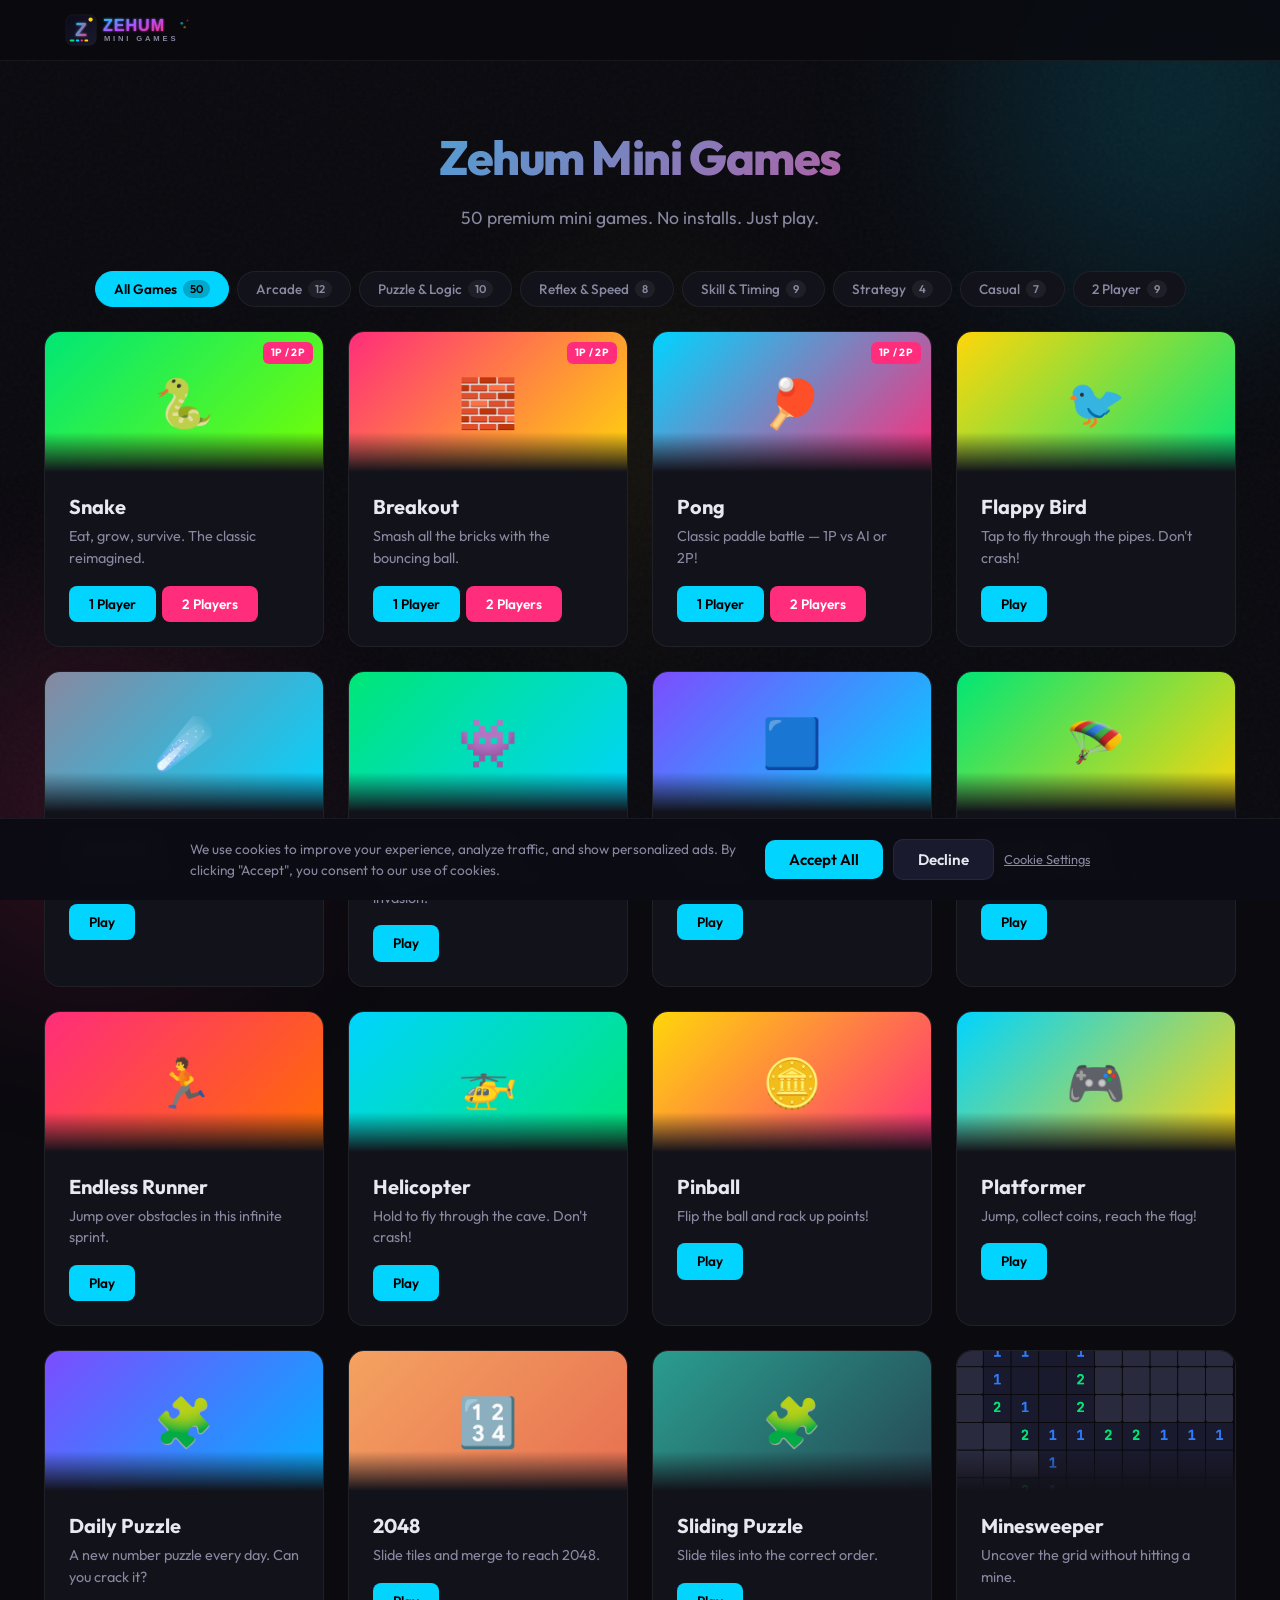
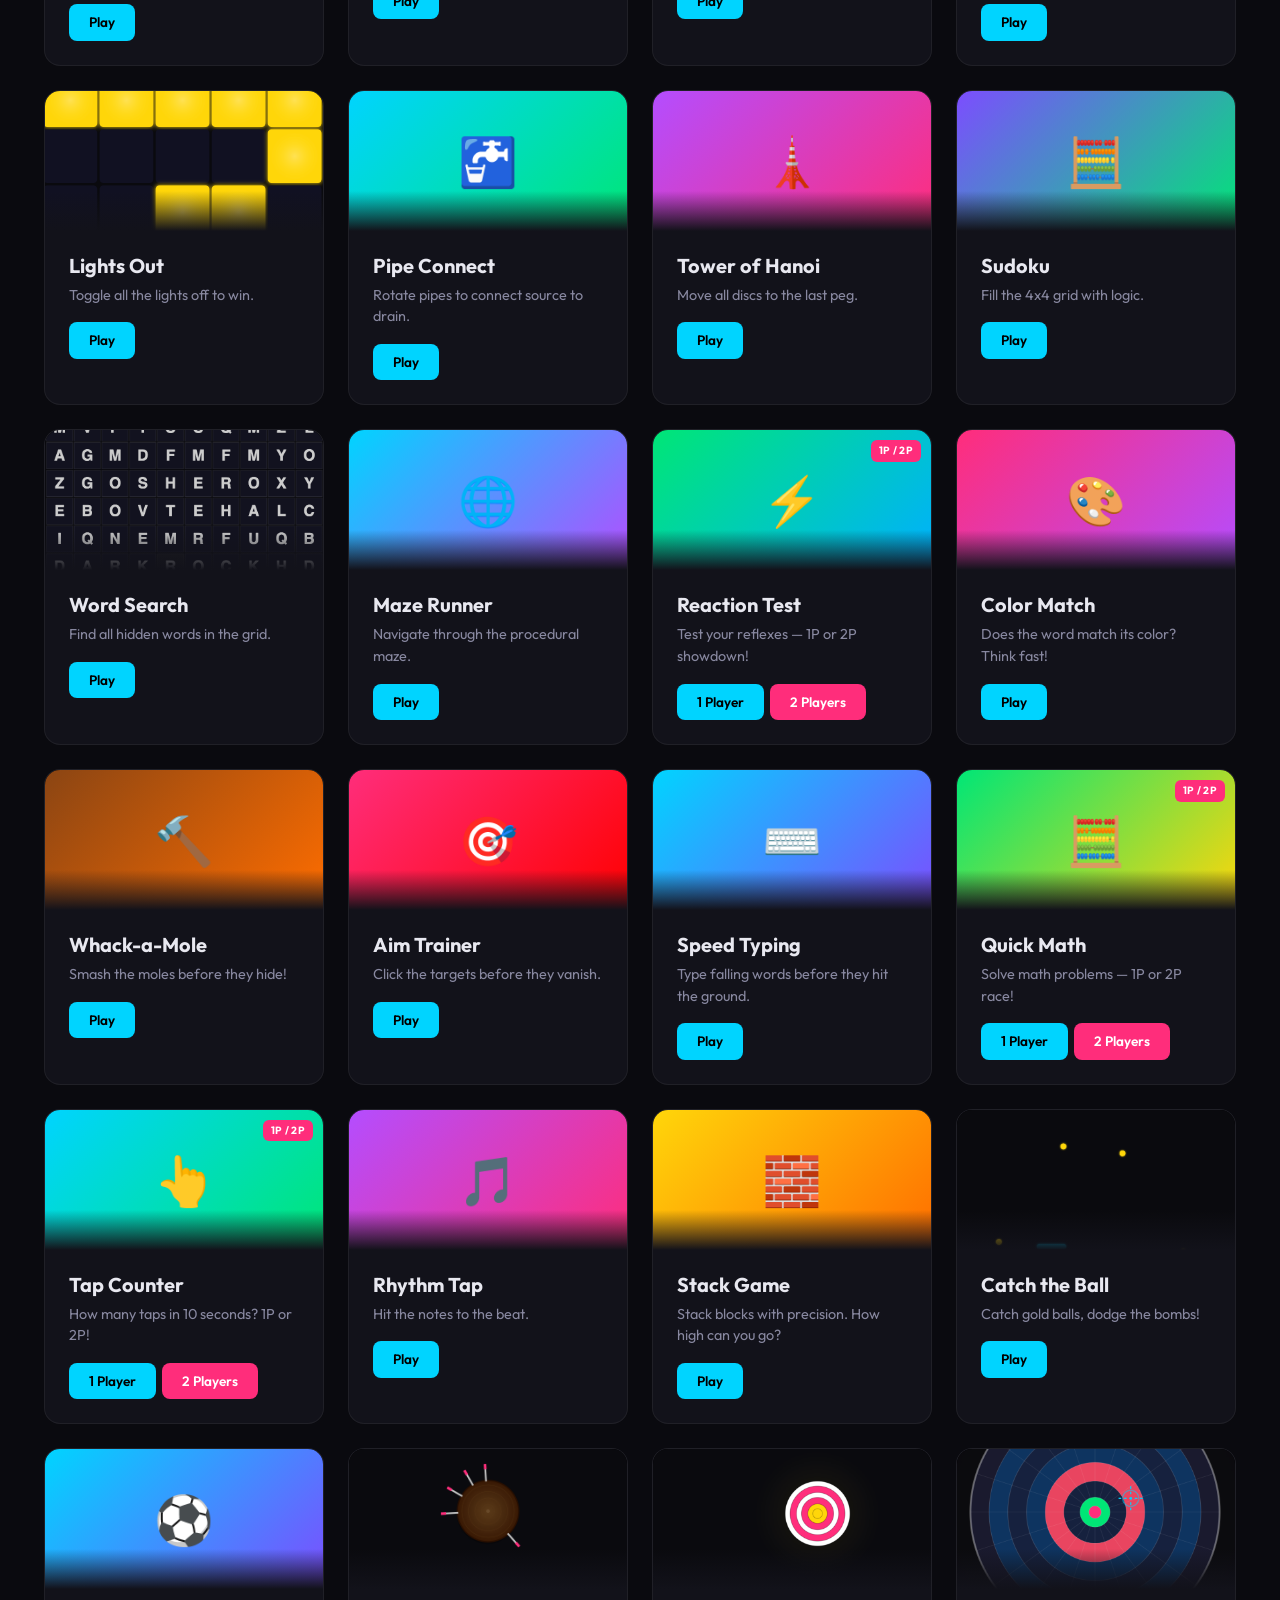
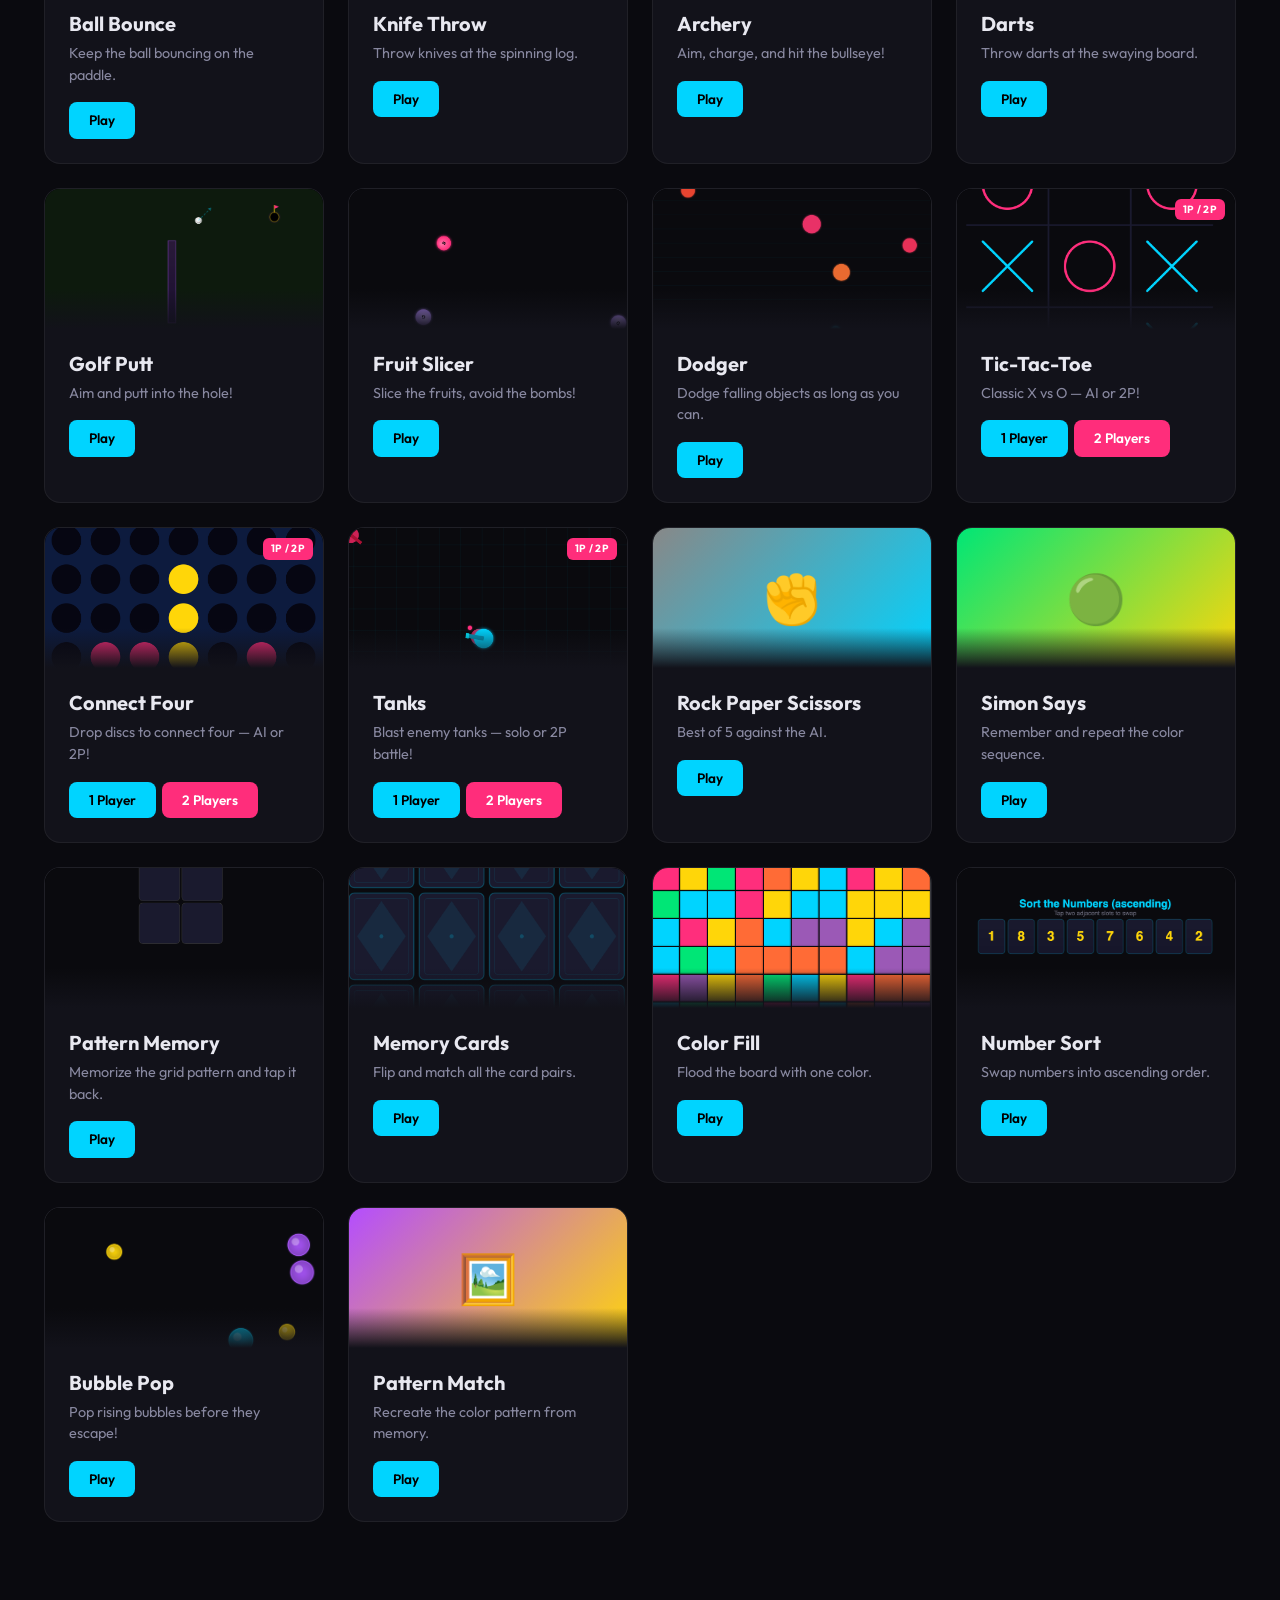
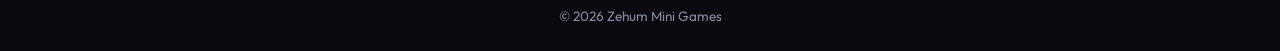
==== mini-games-hub/index.html @ 6be67cf3 "ui changes" ====
<!DOCTYPE html>
<html lang="en">
<head>
    <meta charset="UTF-8">
    <meta name="viewport" content="width=device-width, initial-scale=1.0">
    <title>Zehum Mini Games</title>
    <link rel="icon" type="image/svg+xml" href="assets/favicon.svg">
    <link rel="preconnect" href="https://fonts.googleapis.com">
    <link rel="preconnect" href="https://fonts.gstatic.com" crossorigin>
    <link href="https://fonts.googleapis.com/css2?family=Outfit:wght@400;600;800&family=JetBrains+Mono:wght@400;700&display=swap" rel="stylesheet">
    <link rel="stylesheet" href="css/style.css">
    <script async src="https://pagead2.googlesyndication.com/pagead/js/adsbygoogle.js?client=ca-pub-3366385543056829" crossorigin="anonymous"></script>
</head>
<body>
    <header class="header">
        <div class="header-inner">
            <a href="index.html" class="logo"><img src="assets/logo.svg" alt="Zehum Mini Games" class="logo-img"></a>
        </div>
    </header>

    <main>
        <section class="hero">
            <h1 class="hero-title">Zehum Mini Games</h1>
            <p class="hero-tagline">50 premium mini games. No installs. Just play.</p>
        </section>

        <nav class="category-nav" id="categoryNav">
            <!-- Rendered by main.js -->
        </nav>

        <div class="home-layout">
            <aside class="ad-rail ad-rail-left">
                <div class="ad-slot ad-slot-vertical">
                    <span class="ad-label">Advertisement</span>
                    <ins class="adsbygoogle"
                         style="display:inline-block;width:160px;height:600px"
                         data-ad-client="ca-pub-3366385543056829"
                         data-ad-slot="7250058413"></ins>
                    <script>(adsbygoogle = window.adsbygoogle || []).push({});</script>
                </div>
            </aside>

            <section class="game-grid" id="gameGrid">
                <!-- Cards rendered by main.js -->
            </section>

            <aside class="ad-rail ad-rail-right">
                <div class="ad-slot ad-slot-vertical">
                    <span class="ad-label">Advertisement</span>
                    <ins class="adsbygoogle"
                         style="display:inline-block;width:160px;height:600px"
                         data-ad-client="ca-pub-3366385543056829"
                         data-ad-slot="7250058413"></ins>
                    <script>(adsbygoogle = window.adsbygoogle || []).push({});</script>
                </div>
            </aside>
        </div>
    </main>

    <footer class="footer">
        <p>&copy; 2026 Zehum Mini Games</p>
    </footer>

    <div class="bg-orb bg-orb-1"></div>
    <div class="bg-orb bg-orb-2"></div>
    <div class="bg-orb bg-orb-3"></div>

    <!-- Cookie Consent Banner -->
    <div class="cookie-banner" id="cookieBanner" style="display:none;">
        <div class="cookie-inner">
            <p class="cookie-text">We use cookies to improve your experience, analyze traffic, and show personalized ads. By clicking "Accept", you consent to our use of cookies.</p>
            <div class="cookie-actions">
                <button class="btn btn-primary" id="cookieAccept">Accept All</button>
                <button class="btn btn-secondary" id="cookieDecline">Decline</button>
                <a href="#" class="cookie-link" id="cookieSettings">Cookie Settings</a>
            </div>
        </div>
    </div>

    <!-- Cookie Settings Modal -->
    <div class="cookie-modal" id="cookieModal" style="display:none;">
        <div class="cookie-modal-card">
            <h3>Cookie Settings</h3>
            <div class="cookie-option">
                <label><input type="checkbox" checked disabled> <strong>Essential</strong></label>
                <p>Required for the site to function. Cannot be disabled.</p>
            </div>
            <div class="cookie-option">
                <label><input type="checkbox" id="cookieAnalytics" checked> <strong>Analytics</strong></label>
                <p>Help us understand how visitors use our site (Google Analytics).</p>
            </div>
            <div class="cookie-option">
                <label><input type="checkbox" id="cookieAds" checked> <strong>Advertising</strong></label>
                <p>Used to show relevant ads (Google AdSense).</p>
            </div>
            <div class="cookie-option">
                <label><input type="checkbox" id="cookieFeedback" checked> <strong>Feedback</strong></label>
                <p>Helps us collect user feedback to improve the site (Hotjar).</p>
            </div>
            <div class="cookie-actions">
                <button class="btn btn-primary" id="cookieSaveSettings">Save Settings</button>
                <button class="btn btn-secondary" id="cookieModalClose">Cancel</button>
            </div>
        </div>
    </div>

    <script src="js/cookies.js"></script>
    <script src="js/adblock-detect.js"></script>
    <script type="module" src="js/main.js"></script>
</body>
</html>
---- mini-games-hub/css/style.css ----
/* ===== CSS Variables & Reset ===== */
:root {
    --bg-primary: #0a0a0f;
    --bg-secondary: #12121a;
    --bg-tertiary: #1a1a2e;
    --text-primary: #e8e8f0;
    --text-secondary: #8888a0;
    --accent-cyan: #00d4ff;
    --accent-magenta: #ff2d7b;
    --accent-yellow: #ffd60a;
    --accent-green: #00e676;
    --border-subtle: rgba(255, 255, 255, 0.06);
    --glow-cyan: 0 0 20px rgba(0, 212, 255, 0.3);
    --glow-magenta: 0 0 20px rgba(255, 45, 123, 0.3);
}

*, *::before, *::after {
    margin: 0;
    padding: 0;
    box-sizing: border-box;
}

html {
    font-size: 16px;
    -webkit-text-size-adjust: 100%;
}

body {
    font-family: 'Outfit', sans-serif;
    background: var(--bg-primary);
    color: var(--text-primary);
    min-height: 100vh;
    overflow-x: hidden;
    line-height: 1.5;
    position: relative;
}

/* ===== Background Effects ===== */
body::before {
    content: '';
    position: fixed;
    inset: 0;
    background: url("data:image/svg+xml,%3Csvg viewBox='0 0 256 256' xmlns='http://www.w3.org/2000/svg'%3E%3Cfilter id='noise'%3E%3CfeTurbulence type='fractalNoise' baseFrequency='0.9' numOctaves='4' stitchTiles='stitch'/%3E%3C/filter%3E%3Crect width='100%25' height='100%25' filter='url(%23noise)' opacity='0.03'/%3E%3C/svg%3E");
    pointer-events: none;
    z-index: 0;
}

.bg-orb {
    position: fixed;
    border-radius: 50%;
    filter: blur(100px);
    opacity: 0.15;
    pointer-events: none;
    z-index: 0;
    animation: orbFloat 20s ease-in-out infinite alternate;
}

.bg-orb-1 {
    width: 400px;
    height: 400px;
    background: var(--accent-cyan);
    top: -100px;
    right: -100px;
}

.bg-orb-2 {
    width: 350px;
    height: 350px;
    background: var(--accent-magenta);
    bottom: -80px;
    left: -80px;
    animation-delay: -7s;
}

.bg-orb-3 {
    width: 300px;
    height: 300px;
    background: var(--accent-yellow);
    top: 50%;
    left: 50%;
    transform: translate(-50%, -50%);
    opacity: 0.06;
    animation-delay: -13s;
}

@keyframes orbFloat {
    0% { transform: translate(0, 0); }
    100% { transform: translate(30px, -30px); }
}

/* ===== Header ===== */
.header {
    position: sticky;
    top: 0;
    z-index: 100;
    background: rgba(10, 10, 15, 0.85);
    backdrop-filter: blur(12px);
    border-bottom: 1px solid var(--border-subtle);
}

.header-inner {
    max-width: 1200px;
    margin: 0 auto;
    padding: 0 24px;
    height: 60px;
    display: flex;
    align-items: center;
    justify-content: space-between;
}

.logo {
    font-family: 'Outfit', sans-serif;
    font-weight: 800;
    font-size: 1.25rem;
    color: var(--text-primary);
    text-decoration: none;
    letter-spacing: -0.02em;
}

.logo:hover {
    opacity: 0.85;
}

.logo-img {
    height: 38px;
    width: auto;
    display: block;
}

.back-btn {
    color: var(--text-secondary);
    text-decoration: none;
    font-size: 0.9rem;
    transition: color 0.3s ease;
}

.back-btn:hover {
    color: var(--accent-cyan);
}

/* ===== Category Nav ===== */
.category-nav {
    max-width: 1200px;
    margin: 0 auto 24px;
    padding: 0 24px;
    display: flex;
    flex-wrap: wrap;
    gap: 8px;
    justify-content: center;
    position: relative;
    z-index: 1;
}

.cat-btn {
    background: var(--bg-secondary);
    border: 1px solid var(--border-subtle);
    color: var(--text-secondary);
    padding: 8px 18px;
    border-radius: 20px;
    font-family: 'Outfit', sans-serif;
    font-size: 0.85rem;
    font-weight: 500;
    cursor: pointer;
    transition: all 0.3s ease;
    display: inline-flex;
    align-items: center;
    gap: 6px;
}

.cat-btn:hover {
    color: var(--text-primary);
    border-color: rgba(255,255,255,0.12);
}

.cat-btn.active {
    background: var(--accent-cyan);
    color: #000;
    border-color: var(--accent-cyan);
    font-weight: 600;
}

.cat-btn.active .cat-count {
    background: rgba(0,0,0,0.2);
    color: #000;
}

.cat-count {
    font-size: 0.7rem;
    background: rgba(255,255,255,0.06);
    padding: 2px 7px;
    border-radius: 10px;
    font-weight: 600;
}

/* ===== Multiplayer Badge ===== */
.mp-badge {
    position: absolute;
    top: 10px;
    right: 10px;
    background: var(--accent-magenta);
    color: #fff;
    font-size: 0.65rem;
    font-weight: 700;
    padding: 3px 8px;
    border-radius: 6px;
    letter-spacing: 0.03em;
    z-index: 2;
}

/* ===== Mode Buttons ===== */
.mode-buttons {
    display: flex;
    gap: 6px;
}

.btn-2p {
    background: var(--accent-magenta) !important;
    color: #fff !important;
}

.btn-2p:hover {
    box-shadow: var(--glow-magenta) !important;
}

/* ===== Hero ===== */
.hero {
    text-align: center;
    padding: 60px 24px 40px;
    position: relative;
    z-index: 1;
}

.hero-title {
    font-size: 3rem;
    font-weight: 800;
    letter-spacing: -0.03em;
    background: linear-gradient(135deg, var(--accent-cyan), var(--accent-magenta));
    -webkit-background-clip: text;
    -webkit-text-fill-color: transparent;
    background-clip: text;
}

.hero-tagline {
    color: var(--text-secondary);
    font-size: 1.1rem;
    margin-top: 12px;
}

/* ===== Home Layout ===== */
.home-layout {
    display: flex;
    justify-content: center;
    align-items: flex-start;
    gap: 24px;
    max-width: 1400px;
    margin: 0 auto;
    padding: 0 24px;
}

.home-layout .ad-rail {
    flex: 0 0 160px;
    position: sticky;
    top: 80px;
    padding-top: 0;
}

.home-layout .game-grid {
    padding: 0 0 60px;
}

/* ===== Game Grid ===== */
.game-grid {
    max-width: 1200px;
    margin: 0 auto;
    padding: 0 24px 60px;
    display: grid;
    grid-template-columns: repeat(auto-fill, minmax(280px, 1fr));
    gap: 24px;
    position: relative;
    z-index: 1;
    flex: 1;
}

/* ===== Game Card ===== */
.game-card {
    background: var(--bg-secondary);
    border: 1px solid var(--border-subtle);
    border-radius: 16px;
    overflow: hidden;
    transition: transform 0.3s ease, box-shadow 0.3s ease;
    animation: cardFadeIn 0.5s ease both;
    cursor: default;
}

.game-card:hover {
    transform: translateY(-4px);
    box-shadow: var(--glow-cyan);
}

@keyframes cardFadeIn {
    from {
        opacity: 0;
        transform: translateY(20px);
    }
    to {
        opacity: 1;
        transform: translateY(0);
    }
}

.card-thumbnail {
    height: 140px;
    display: flex;
    align-items: center;
    justify-content: center;
    font-size: 3rem;
    position: relative;
    overflow: hidden;
}

.card-thumb-img {
    width: 100%;
    height: 100%;
    object-fit: cover;
    position: absolute;
    inset: 0;
    border-radius: 0;
}

.card-thumb-fallback {
    width: 100%;
    height: 100%;
    position: absolute;
    inset: 0;
    display: flex;
    align-items: center;
    justify-content: center;
    font-size: 3rem;
}

.card-thumbnail::after {
    content: '';
    position: absolute;
    bottom: 0;
    left: 0;
    right: 0;
    height: 40px;
    background: linear-gradient(transparent, var(--bg-secondary));
}

.card-body {
    padding: 20px 24px 24px;
}

.card-title {
    font-size: 1.25rem;
    font-weight: 700;
    margin-bottom: 4px;
}

.card-desc {
    color: var(--text-secondary);
    font-size: 0.9rem;
    margin-bottom: 16px;
}

.card-footer {
    display: flex;
    align-items: center;
    justify-content: space-between;
    gap: 12px;
}

.high-score-badge {
    font-family: 'JetBrains Mono', monospace;
    font-size: 0.75rem;
    color: var(--accent-yellow);
    background: rgba(255, 214, 10, 0.1);
    padding: 4px 10px;
    border-radius: 20px;
    white-space: nowrap;
}

/* ===== Buttons ===== */
.btn {
    display: inline-flex;
    align-items: center;
    justify-content: center;
    padding: 10px 24px;
    border-radius: 10px;
    font-family: 'Outfit', sans-serif;
    font-weight: 600;
    font-size: 0.95rem;
    border: none;
    cursor: pointer;
    transition: transform 0.15s ease, box-shadow 0.3s ease, background 0.3s ease;
    text-decoration: none;
}

.btn:active {
    transform: scale(0.97);
}

.btn-primary {
    background: var(--accent-cyan);
    color: #000;
}

.btn-primary:hover {
    box-shadow: var(--glow-cyan);
}

.btn-secondary {
    background: var(--bg-tertiary);
    color: var(--text-primary);
    border: 1px solid var(--border-subtle);
}

.btn-secondary:hover {
    background: rgba(255, 255, 255, 0.08);
}

.btn-play {
    background: var(--accent-cyan);
    color: #000;
    padding: 8px 20px;
    font-size: 0.85rem;
    border-radius: 8px;
}

.btn-play:hover {
    box-shadow: var(--glow-cyan);
}

/* ===== Ad Rails ===== */
.game-layout {
    display: flex;
    justify-content: center;
    align-items: flex-start;
    gap: 24px;
    max-width: 1400px;
    margin: 0 auto;
}

.game-center {
    flex: 0 1 auto;
    display: flex;
    flex-direction: column;
    align-items: center;
}

.ad-rail {
    flex: 0 0 160px;
    position: sticky;
    top: 80px;
}

.ad-slot {
    display: flex;
    flex-direction: column;
    align-items: center;
    gap: 6px;
}

.ad-slot-vertical {
    width: 160px;
}

.ad-label {
    font-size: 0.6rem;
    color: var(--text-secondary);
    text-transform: uppercase;
    letter-spacing: 0.1em;
    opacity: 0.5;
}

.ad-placeholder {
    width: 160px;
    height: 600px;
    background: var(--bg-secondary);
    border: 1px dashed rgba(255, 255, 255, 0.08);
    border-radius: 8px;
    display: flex;
    align-items: center;
    justify-content: center;
    color: var(--text-secondary);
    font-size: 0.75rem;
    opacity: 0.4;
}

@media (max-width: 1100px) {
    .ad-rail {
        display: none;
    }

    .game-layout {
        gap: 0;
    }
}

/* ===== Game Page ===== */
.game-page {
    text-align: center;
    padding: 24px;
    position: relative;
    z-index: 1;
}

.game-title {
    font-size: 1.75rem;
    font-weight: 700;
    margin-bottom: 16px;
}

.score-bar {
    display: flex;
    justify-content: center;
    gap: 40px;
    margin-bottom: 20px;
}

.score-item {
    display: flex;
    flex-direction: column;
    align-items: center;
}

.score-label {
    font-size: 0.75rem;
    color: var(--text-secondary);
    text-transform: uppercase;
    letter-spacing: 0.1em;
}

.score-value {
    font-family: 'JetBrains Mono', monospace;
    font-size: 1.5rem;
    font-weight: 700;
    color: var(--accent-cyan);
}

.canvas-wrapper {
    position: relative;
    display: inline-block;
    border-radius: 12px;
    overflow: hidden;
    border: 1px solid var(--border-subtle);
    background: #000;
    max-width: 100%;
}

#gameCanvas {
    display: block;
    max-width: 100%;
    height: auto;
}

.controls-hint {
    color: var(--text-secondary);
    font-size: 0.85rem;
    margin-top: 16px;
}

/* ===== Suggested Games ===== */
.suggested-section {
    max-width: 800px;
    margin: 40px auto 0;
    padding: 0 24px;
    position: relative;
    z-index: 1;
}

.suggested-title {
    font-size: 1.1rem;
    font-weight: 600;
    color: var(--text-secondary);
    margin-bottom: 16px;
    text-align: center;
}

.suggested-grid {
    display: grid;
    grid-template-columns: repeat(6, 1fr);
    gap: 12px;
}

.suggested-card {
    display: flex;
    flex-direction: column;
    align-items: center;
    gap: 8px;
    text-decoration: none;
    padding: 12px 6px;
    border-radius: 12px;
    background: var(--bg-secondary);
    border: 1px solid var(--border-subtle);
    transition: transform 0.2s ease, box-shadow 0.3s ease;
    cursor: pointer;
}

.suggested-card:hover {
    transform: translateY(-3px);
    box-shadow: var(--glow-cyan);
}

.suggested-icon {
    width: 48px;
    height: 48px;
    border-radius: 12px;
    display: flex;
    align-items: center;
    justify-content: center;
    font-size: 1.4rem;
}

.suggested-name {
    font-size: 0.7rem;
    color: var(--text-primary);
    text-align: center;
    line-height: 1.2;
    font-weight: 500;
}

@media (max-width: 768px) {
    .suggested-grid {
        grid-template-columns: repeat(3, 1fr);
    }
}

@media (max-width: 480px) {
    .suggested-grid {
        grid-template-columns: repeat(2, 1fr);
    }
}

/* ===== Game Overlays ===== */
.game-overlay {
    position: absolute;
    inset: 0;
    background: rgba(0, 0, 0, 0.8);
    display: flex;
    align-items: center;
    justify-content: center;
    z-index: 10;
    animation: overlayFadeIn 0.3s ease;
}

@keyframes overlayFadeIn {
    from { opacity: 0; }
    to { opacity: 1; }
}

.overlay-card {
    background: var(--bg-secondary);
    border: 1px solid var(--border-subtle);
    border-radius: 16px;
    padding: 32px 40px;
    text-align: center;
    animation: overlaySlideUp 0.3s ease;
}

@keyframes overlaySlideUp {
    from {
        opacity: 0;
        transform: translateY(10px) scale(0.95);
    }
    to {
        opacity: 1;
        transform: translateY(0) scale(1);
    }
}

.overlay-card h3 {
    font-size: 1.5rem;
    margin-bottom: 16px;
}

.overlay-score {
    font-family: 'JetBrains Mono', monospace;
    font-size: 1.25rem;
    margin-bottom: 4px;
}

.overlay-best {
    font-family: 'JetBrains Mono', monospace;
    font-size: 1rem;
    color: var(--accent-yellow);
    margin-bottom: 24px;
}

.overlay-hint {
    color: var(--text-secondary);
    margin-bottom: 16px;
}

.overlay-actions {
    display: flex;
    gap: 12px;
    justify-content: center;
    flex-wrap: wrap;
}

/* ===== Game Error ===== */
.game-error {
    padding: 80px 24px;
    text-align: center;
}

.game-error h2 {
    font-size: 2rem;
    margin-bottom: 12px;
}

.game-error p {
    color: var(--text-secondary);
    margin-bottom: 24px;
}

/* ===== Footer ===== */
.footer {
    text-align: center;
    padding: 24px;
    color: var(--text-secondary);
    font-size: 0.85rem;
    position: relative;
    z-index: 1;
}

/* ===== Level Selector ===== */
.level-select-card {
    min-width: 280px;
}

.level-select-card h3 {
    margin-bottom: 20px;
}

.level-buttons {
    display: flex;
    flex-direction: column;
    gap: 10px;
}

.level-btn {
    display: flex;
    align-items: center;
    justify-content: space-between;
    padding: 14px 20px;
    border-radius: 12px;
    border: 1px solid var(--border-subtle);
    background: var(--bg-tertiary);
    cursor: pointer;
    transition: all 0.2s ease;
    text-align: left;
    font-family: 'Outfit', sans-serif;
    color: var(--text-primary);
}

.level-btn:hover {
    transform: translateY(-2px);
    border-color: var(--accent-cyan);
    box-shadow: var(--glow-cyan);
}

.level-btn:active {
    transform: scale(0.98);
}

.level-btn-info {
    display: flex;
    flex-direction: column;
    gap: 2px;
}

.level-btn-name {
    font-weight: 700;
    font-size: 1rem;
}

.level-btn-desc {
    font-size: 0.75rem;
    color: var(--text-secondary);
}

.level-btn-badge {
    font-size: 0.7rem;
    font-weight: 700;
    padding: 4px 10px;
    border-radius: 8px;
    white-space: nowrap;
}

.level-btn-easy .level-btn-badge { background: rgba(0,230,118,0.15); color: #00e676; }
.level-btn-medium .level-btn-badge { background: rgba(255,214,10,0.15); color: #ffd60a; }
.level-btn-hard .level-btn-badge { background: rgba(255,45,123,0.15); color: #ff2d7b; }
.level-btn-expert .level-btn-badge { background: rgba(180,77,255,0.15); color: #b44dff; }

/* ===== Ad Blocker Overlay ===== */
#adblockOverlay {
    position: fixed;
    inset: 0;
    z-index: 99999;
    background: rgba(5, 5, 10, 0.95);
    backdrop-filter: blur(8px);
    display: flex;
    align-items: center;
    justify-content: center;
    animation: overlayFadeIn 0.4s ease;
}

.adblock-card {
    background: var(--bg-secondary);
    border: 1px solid var(--border-subtle);
    border-radius: 20px;
    padding: 40px;
    max-width: 480px;
    width: 90%;
    text-align: center;
    animation: overlaySlideUp 0.4s ease;
}

.adblock-icon {
    font-size: 3rem;
    margin-bottom: 16px;
}

.adblock-card h2 {
    font-size: 1.6rem;
    color: var(--accent-yellow);
    margin-bottom: 12px;
}

.adblock-card p {
    color: var(--text-secondary);
    font-size: 0.9rem;
    line-height: 1.6;
    margin-bottom: 12px;
}

.adblock-steps {
    background: rgba(255, 255, 255, 0.03);
    padding: 14px 18px;
    border-radius: 10px;
    text-align: left;
    font-size: 0.85rem !important;
    line-height: 1.8 !important;
}

.adblock-actions {
    display: flex;
    gap: 10px;
    justify-content: center;
    margin: 20px 0 16px;
    flex-wrap: wrap;
}

.adblock-note {
    font-size: 0.75rem !important;
    color: #555 !important;
    font-style: italic;
}

@keyframes adblockFadeOut {
    from { opacity: 1; }
    to { opacity: 0; }
}

/* ===== Cookie Banner ===== */
.cookie-banner {
    position: fixed;
    bottom: 0;
    left: 0;
    right: 0;
    z-index: 9999;
    background: rgba(12, 12, 20, 0.97);
    backdrop-filter: blur(12px);
    border-top: 1px solid var(--border-subtle);
    padding: 20px 24px;
    display: flex;
    justify-content: center;
    animation: slideUp 0.4s ease;
}

@keyframes slideUp {
    from { transform: translateY(100%); }
    to { transform: translateY(0); }
}

.cookie-inner {
    max-width: 900px;
    width: 100%;
    display: flex;
    align-items: center;
    gap: 20px;
    flex-wrap: wrap;
}

.cookie-text {
    flex: 1;
    color: var(--text-secondary);
    font-size: 0.85rem;
    line-height: 1.5;
    min-width: 200px;
}

.cookie-actions {
    display: flex;
    align-items: center;
    gap: 10px;
    flex-wrap: wrap;
}

.cookie-link {
    color: var(--text-secondary);
    font-size: 0.8rem;
    text-decoration: underline;
    cursor: pointer;
    transition: color 0.2s;
}

.cookie-link:hover {
    color: var(--accent-cyan);
}

/* ===== Cookie Modal ===== */
.cookie-modal {
    position: fixed;
    inset: 0;
    z-index: 10000;
    background: rgba(0, 0, 0, 0.7);
    display: flex;
    align-items: center;
    justify-content: center;
    animation: overlayFadeIn 0.3s ease;
}

.cookie-modal-card {
    background: var(--bg-secondary);
    border: 1px solid var(--border-subtle);
    border-radius: 16px;
    padding: 28px 32px;
    max-width: 450px;
    width: 90%;
    animation: overlaySlideUp 0.3s ease;
}

.cookie-modal-card h3 {
    font-size: 1.3rem;
    margin-bottom: 20px;
    color: var(--text-primary);
}

.cookie-option {
    margin-bottom: 16px;
    padding: 12px;
    background: rgba(255, 255, 255, 0.03);
    border-radius: 10px;
}

.cookie-option label {
    display: flex;
    align-items: center;
    gap: 8px;
    cursor: pointer;
    color: var(--text-primary);
    font-size: 0.9rem;
}

.cookie-option label input[type="checkbox"] {
    width: 16px;
    height: 16px;
    accent-color: var(--accent-cyan);
    cursor: pointer;
}

.cookie-option p {
    color: var(--text-secondary);
    font-size: 0.78rem;
    margin: 4px 0 0 24px;
    line-height: 1.4;
}

.cookie-modal-card .cookie-actions {
    margin-top: 20px;
    justify-content: flex-end;
}

@media (max-width: 480px) {
    .cookie-inner {
        flex-direction: column;
        text-align: center;
    }
    .cookie-actions {
        justify-content: center;
    }
}

/* ===== Responsive ===== */
@media (max-width: 768px) {
    .hero-title {
        font-size: 2rem;
    }

    .hero {
        padding: 40px 16px 24px;
    }

    .game-grid {
        padding: 0 16px 40px;
        gap: 16px;
    }

    .game-title {
        font-size: 1.35rem;
    }

    .score-bar {
        gap: 24px;
    }
}

@media (max-width: 480px) {
    .hero-title {
        font-size: 1.6rem;
    }

    .game-page {
        padding: 16px;
    }

    .canvas-wrapper {
        width: 100%;
    }

    #gameCanvas {
        width: 100% !important;
        height: auto !important;
    }
}
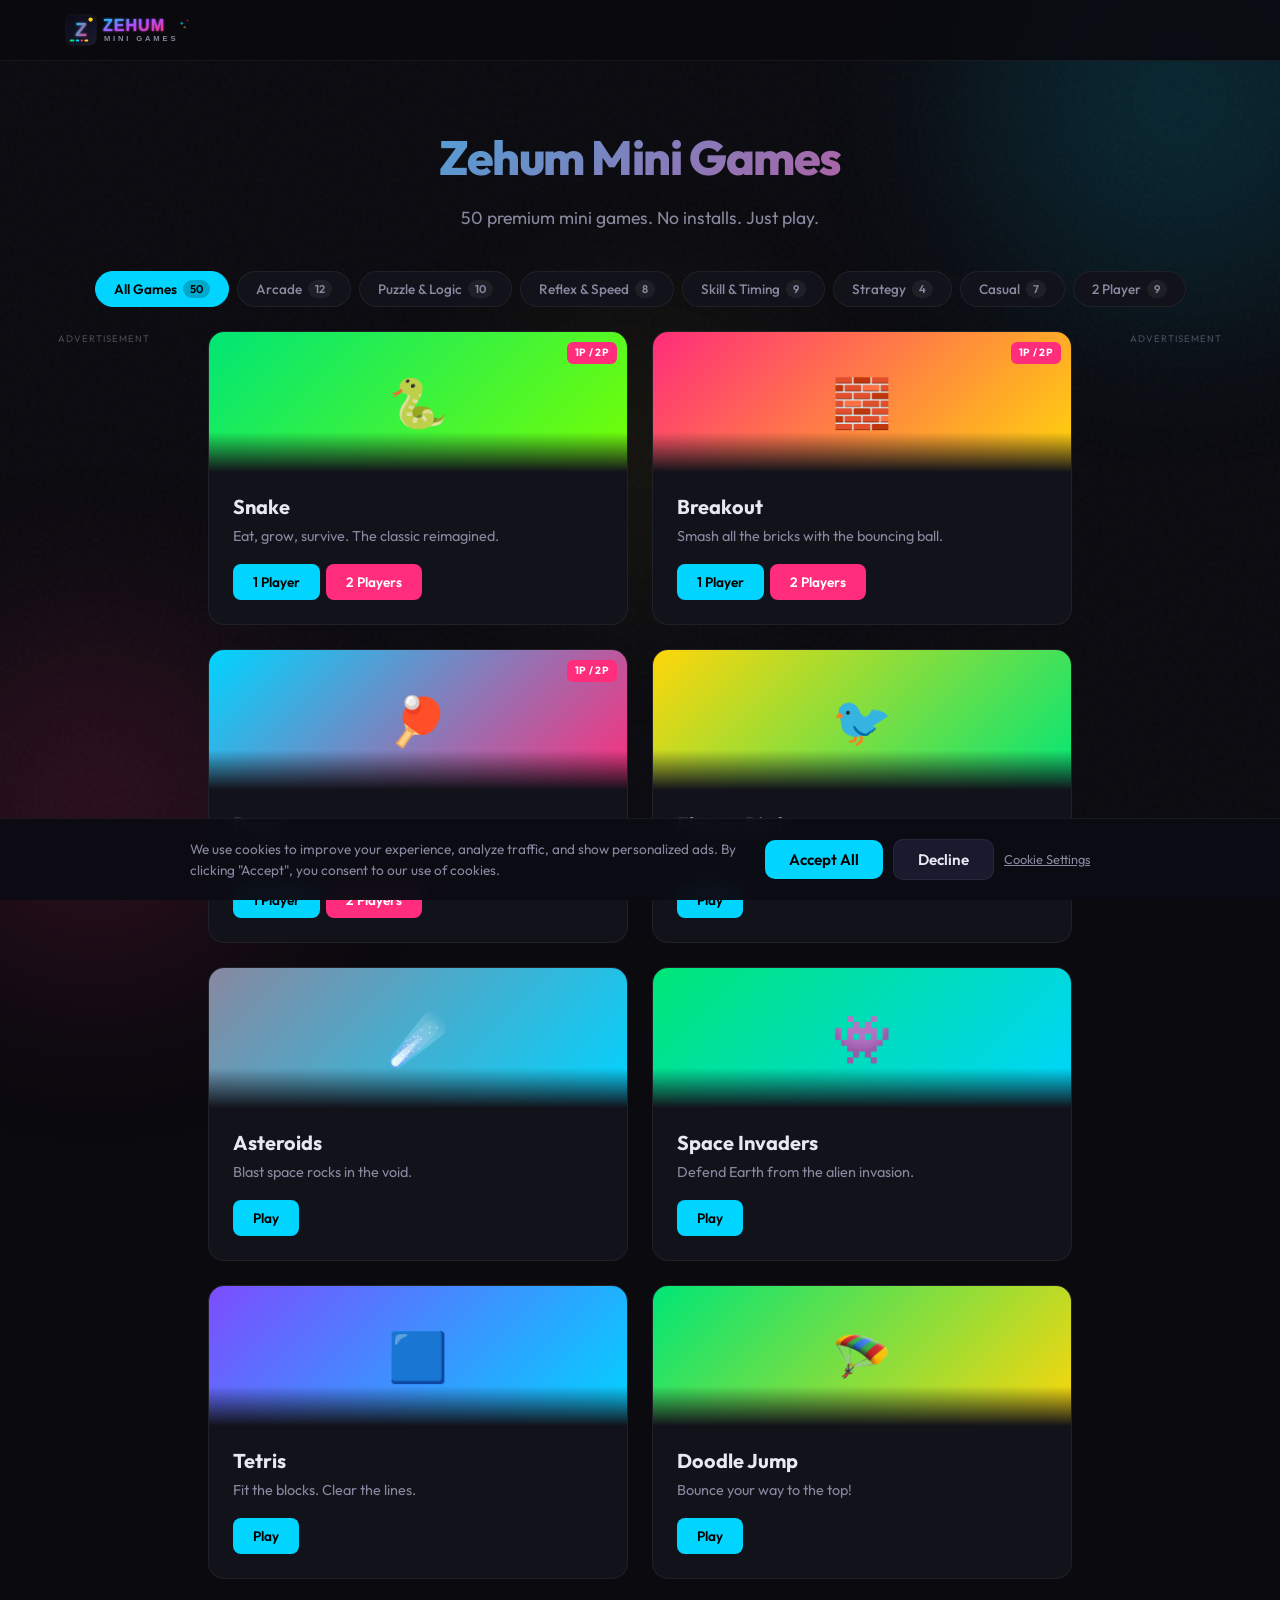
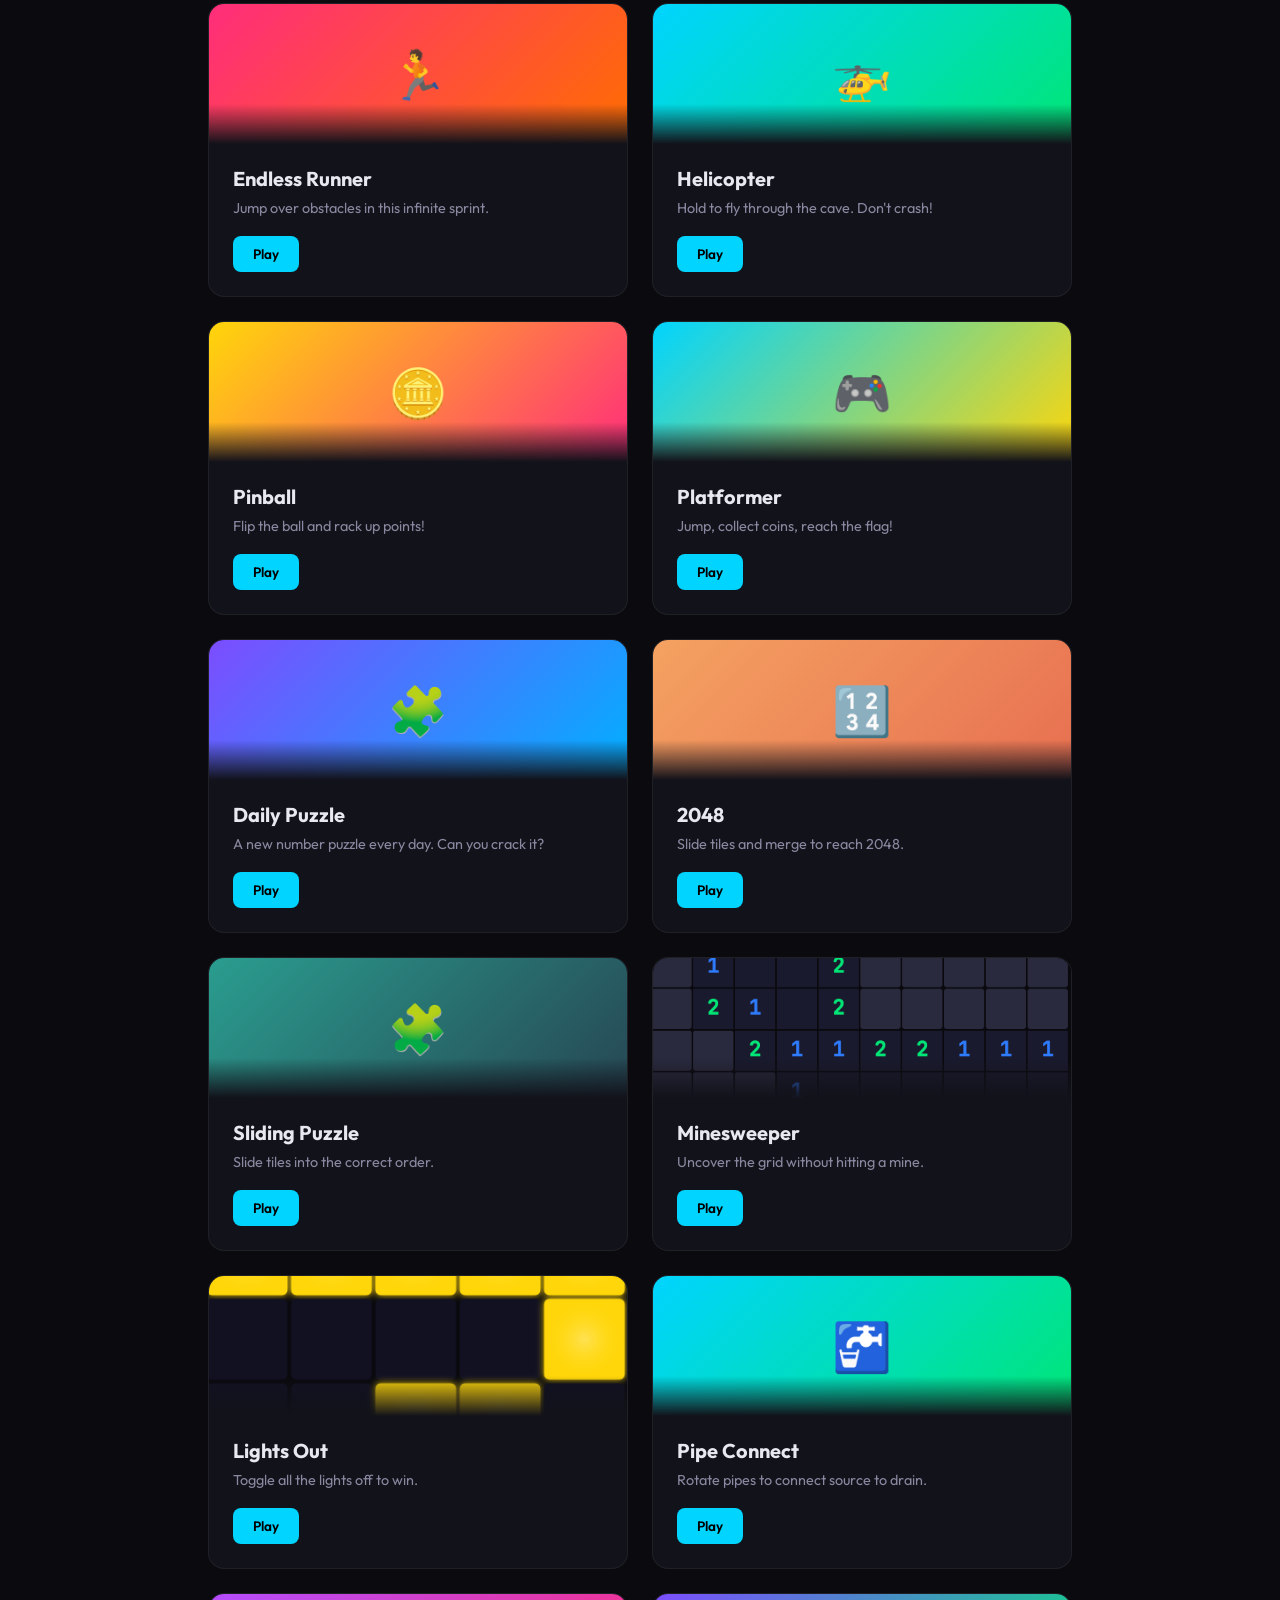
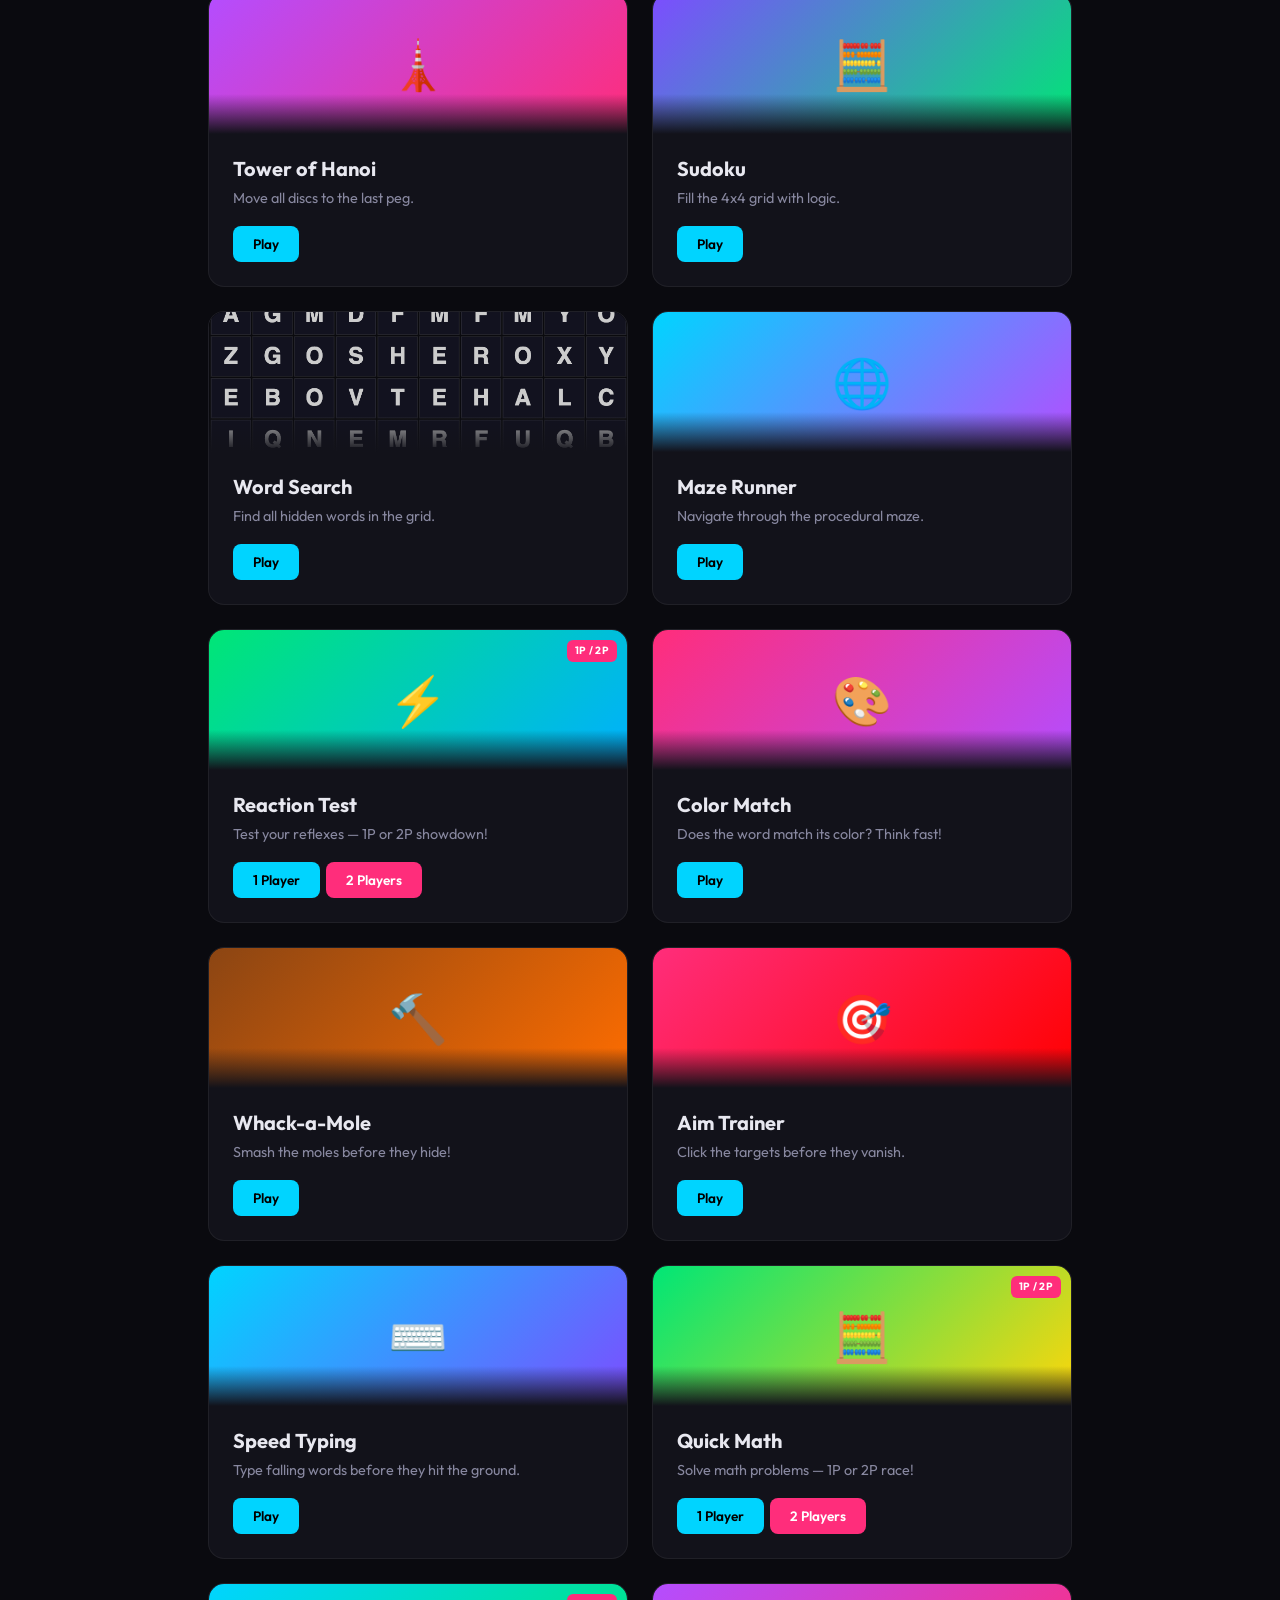
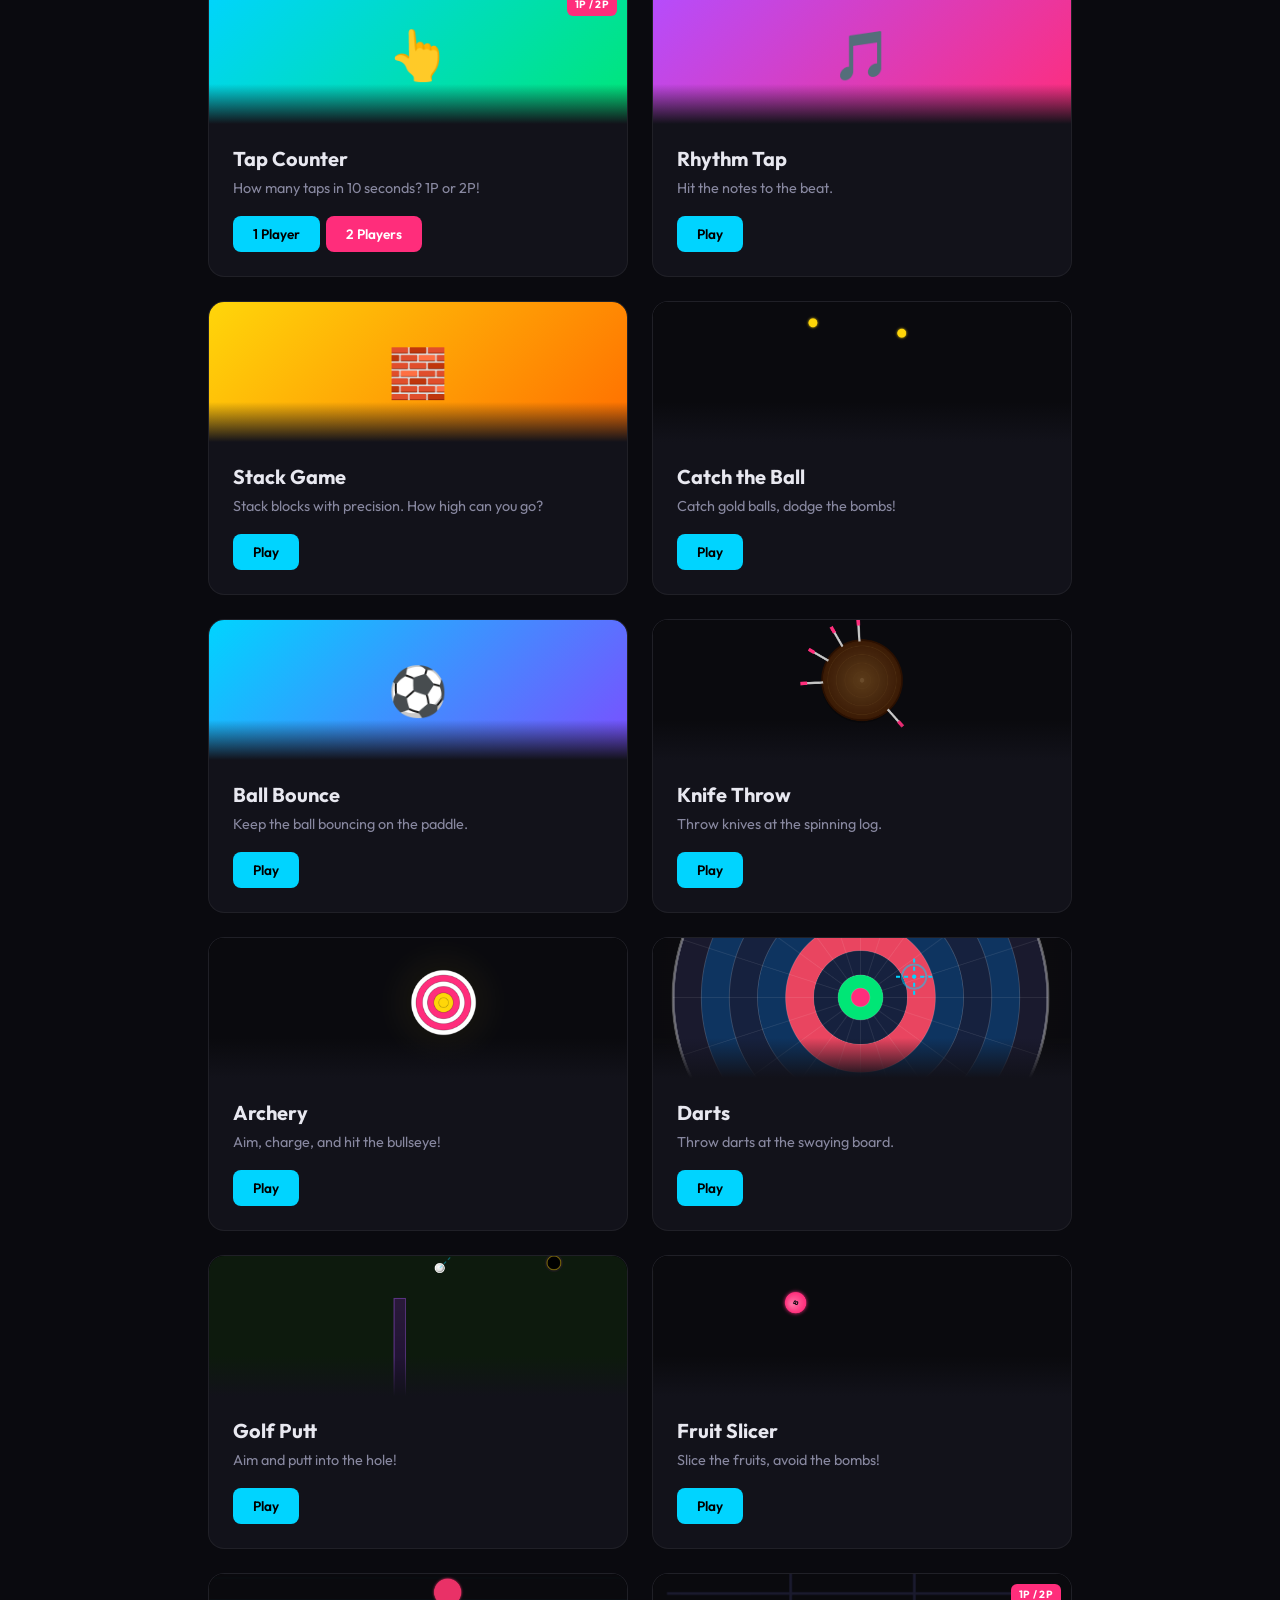
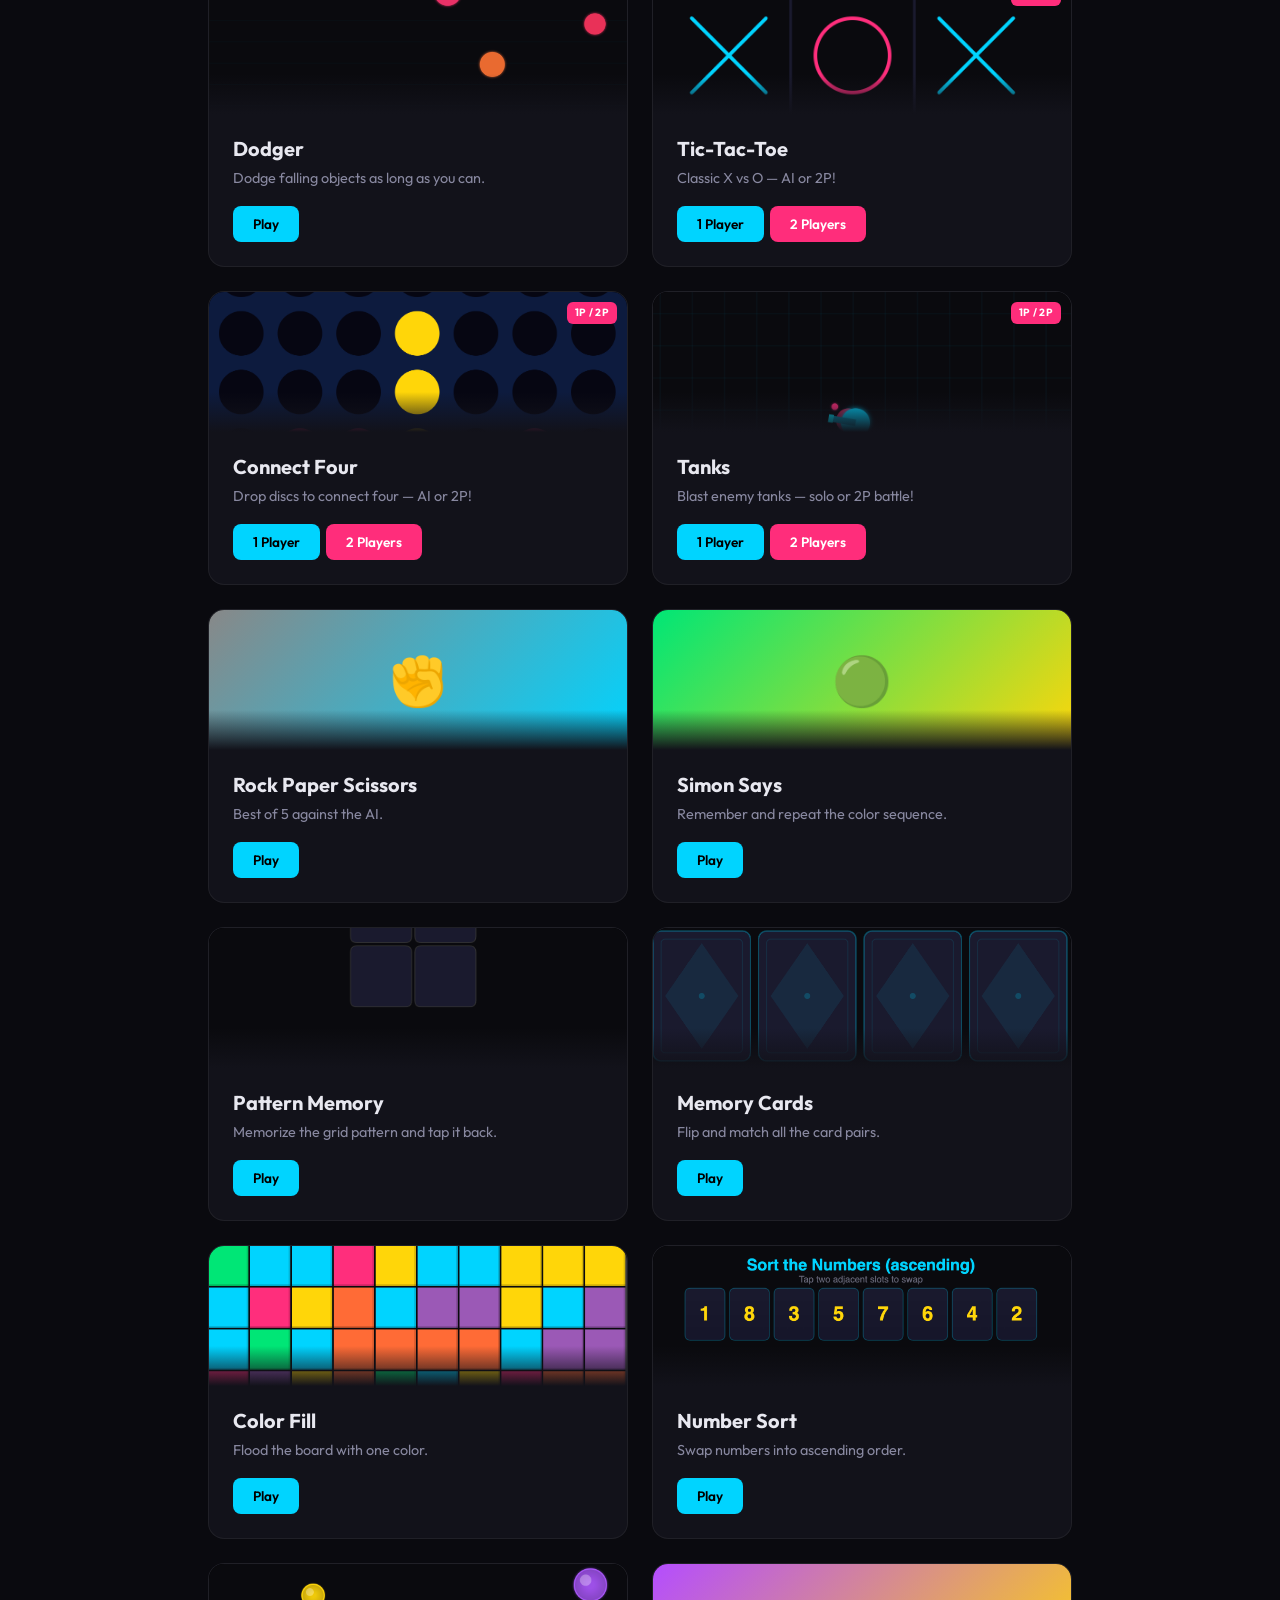
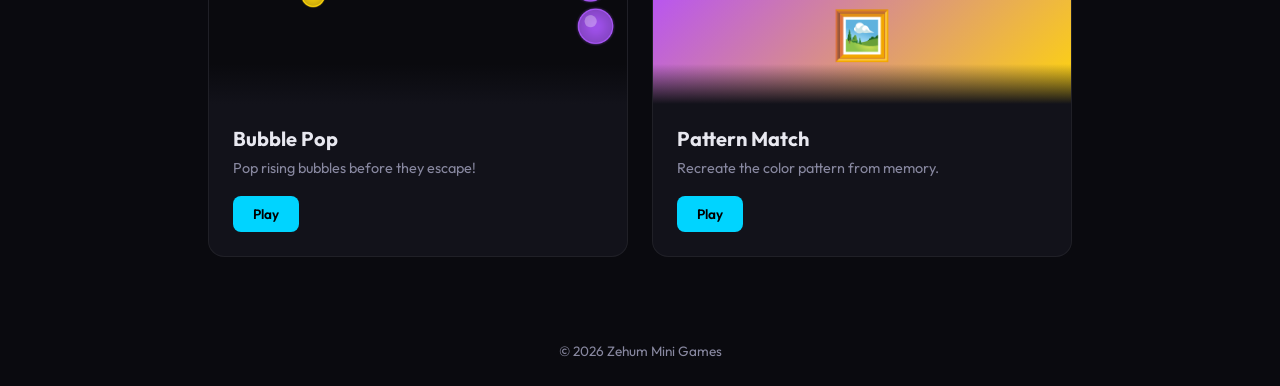
==== commit 59b0cfe6: "ui changes" ====
--- a/mini-games-hub/index.html
+++ b/mini-games-hub/index.html
@@ -104,8 +104,32 @@
         </div>
     </div>
 
+    <!-- Sticky Bottom Ad (mobile/tablet) -->
+    <div class="ad-bottom-bar" id="adBottomBar">
+        <div class="ad-bottom-inner">
+            <button class="ad-bottom-close" id="adBottomClose" aria-label="Close ad">&times;</button>
+            <ins class="adsbygoogle"
+                 style="display:inline-block;width:320px;height:100px"
+                 data-ad-client="ca-pub-3366385543056829"
+                 data-ad-slot="7250058413"></ins>
+            <script>(adsbygoogle = window.adsbygoogle || []).push({});</script>
+        </div>
+    </div>
+
     <script src="js/cookies.js"></script>
     <script src="js/adblock-detect.js"></script>
     <script type="module" src="js/main.js"></script>
+    <script>
+    document.addEventListener('DOMContentLoaded', function() {
+        var closeBtn = document.getElementById('adBottomClose');
+        if (closeBtn) {
+            closeBtn.addEventListener('click', function() {
+                var bar = document.getElementById('adBottomBar');
+                if (bar) bar.style.display = 'none';
+                document.body.style.paddingBottom = '0';
+            });
+        }
+    });
+    </script>
 </body>
 </html>
--- a/mini-games-hub/css/style.css
+++ b/mini-games-hub/css/style.css
@@ -266,6 +266,7 @@
 
 .home-layout .game-grid {
     padding: 0 0 60px;
+    min-width: 0;
 }
 
 /* ===== Game Grid ===== */
@@ -279,6 +280,7 @@
     position: relative;
     z-index: 1;
     flex: 1;
+    min-width: 0;
 }
 
 /* ===== Game Card ===== */
@@ -488,13 +490,79 @@
     opacity: 0.4;
 }
 
-@media (max-width: 1100px) {
+/* ===== Sticky Bottom Ad (mobile/tablet) ===== */
+.ad-bottom-bar {
+    display: none;
+    position: fixed;
+    bottom: 0;
+    left: 0;
+    right: 0;
+    z-index: 9998;
+    background: rgba(10, 10, 15, 0.95);
+    backdrop-filter: blur(8px);
+    border-top: 1px solid var(--border-subtle);
+    padding: 8px 0;
+    justify-content: center;
+    align-items: center;
+}
+
+.ad-bottom-inner {
+    position: relative;
+    display: flex;
+    justify-content: center;
+    align-items: center;
+}
+
+.ad-bottom-close {
+    position: absolute;
+    top: -8px;
+    right: -8px;
+    width: 24px;
+    height: 24px;
+    border-radius: 50%;
+    background: var(--bg-tertiary);
+    border: 1px solid var(--border-subtle);
+    color: var(--text-secondary);
+    font-size: 1rem;
+    line-height: 1;
+    cursor: pointer;
+    display: flex;
+    align-items: center;
+    justify-content: center;
+    transition: color 0.2s ease;
+    z-index: 1;
+}
+
+.ad-bottom-close:hover {
+    color: var(--text-primary);
+}
+
+@media (max-width: 1200px) {
+    .ad-bottom-bar {
+        display: flex;
+    }
+
+    body {
+        padding-bottom: 120px;
+    }
+}
+
+@media (max-width: 1200px) {
     .ad-rail {
-        display: none;
-    }
-
-    .game-layout {
+        display: none !important;
+    }
+
+    .game-layout,
+    .home-layout {
         gap: 0;
+    }
+
+    .home-layout {
+        display: block;
+    }
+
+    .home-layout .game-grid {
+        padding: 0 0 60px;
     }
 }
 
@@ -1010,6 +1078,10 @@
         gap: 16px;
     }
 
+    .home-layout {
+        padding: 0 16px;
+    }
+
     .game-title {
         font-size: 1.35rem;
     }
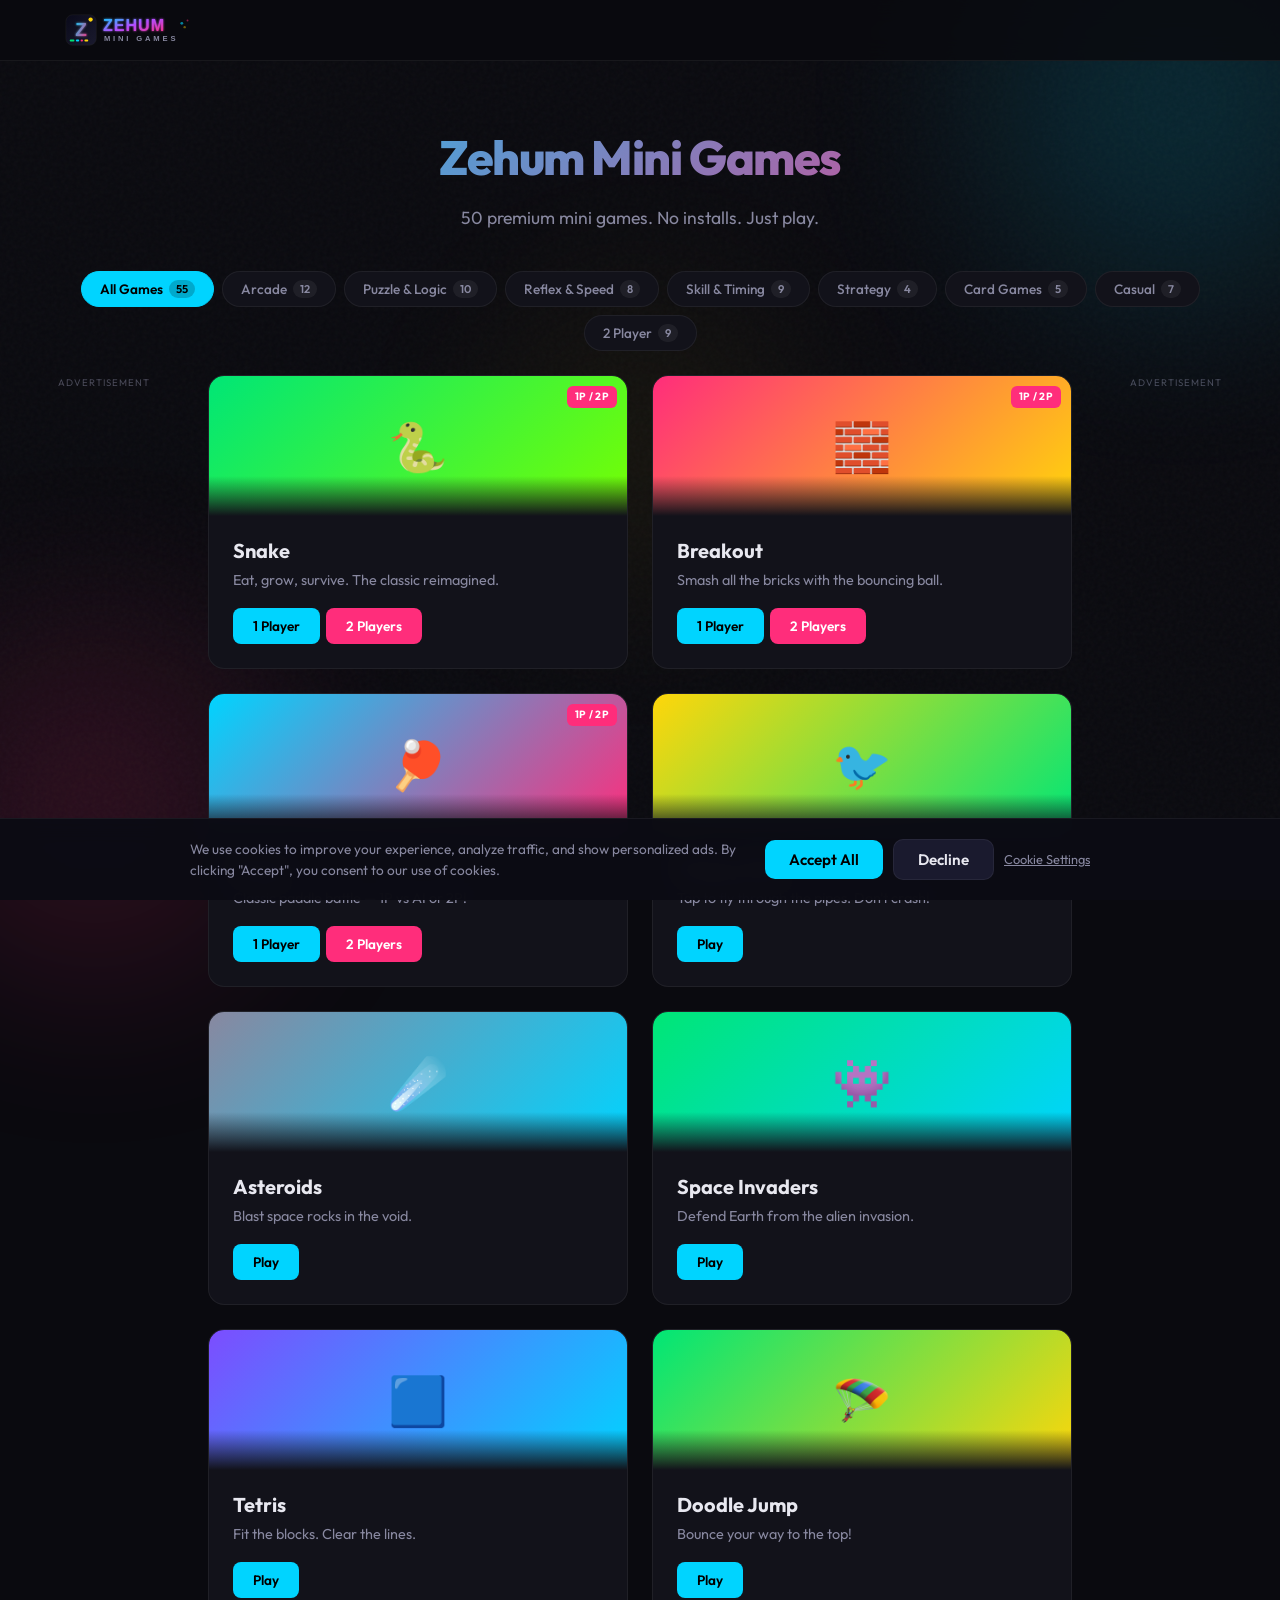
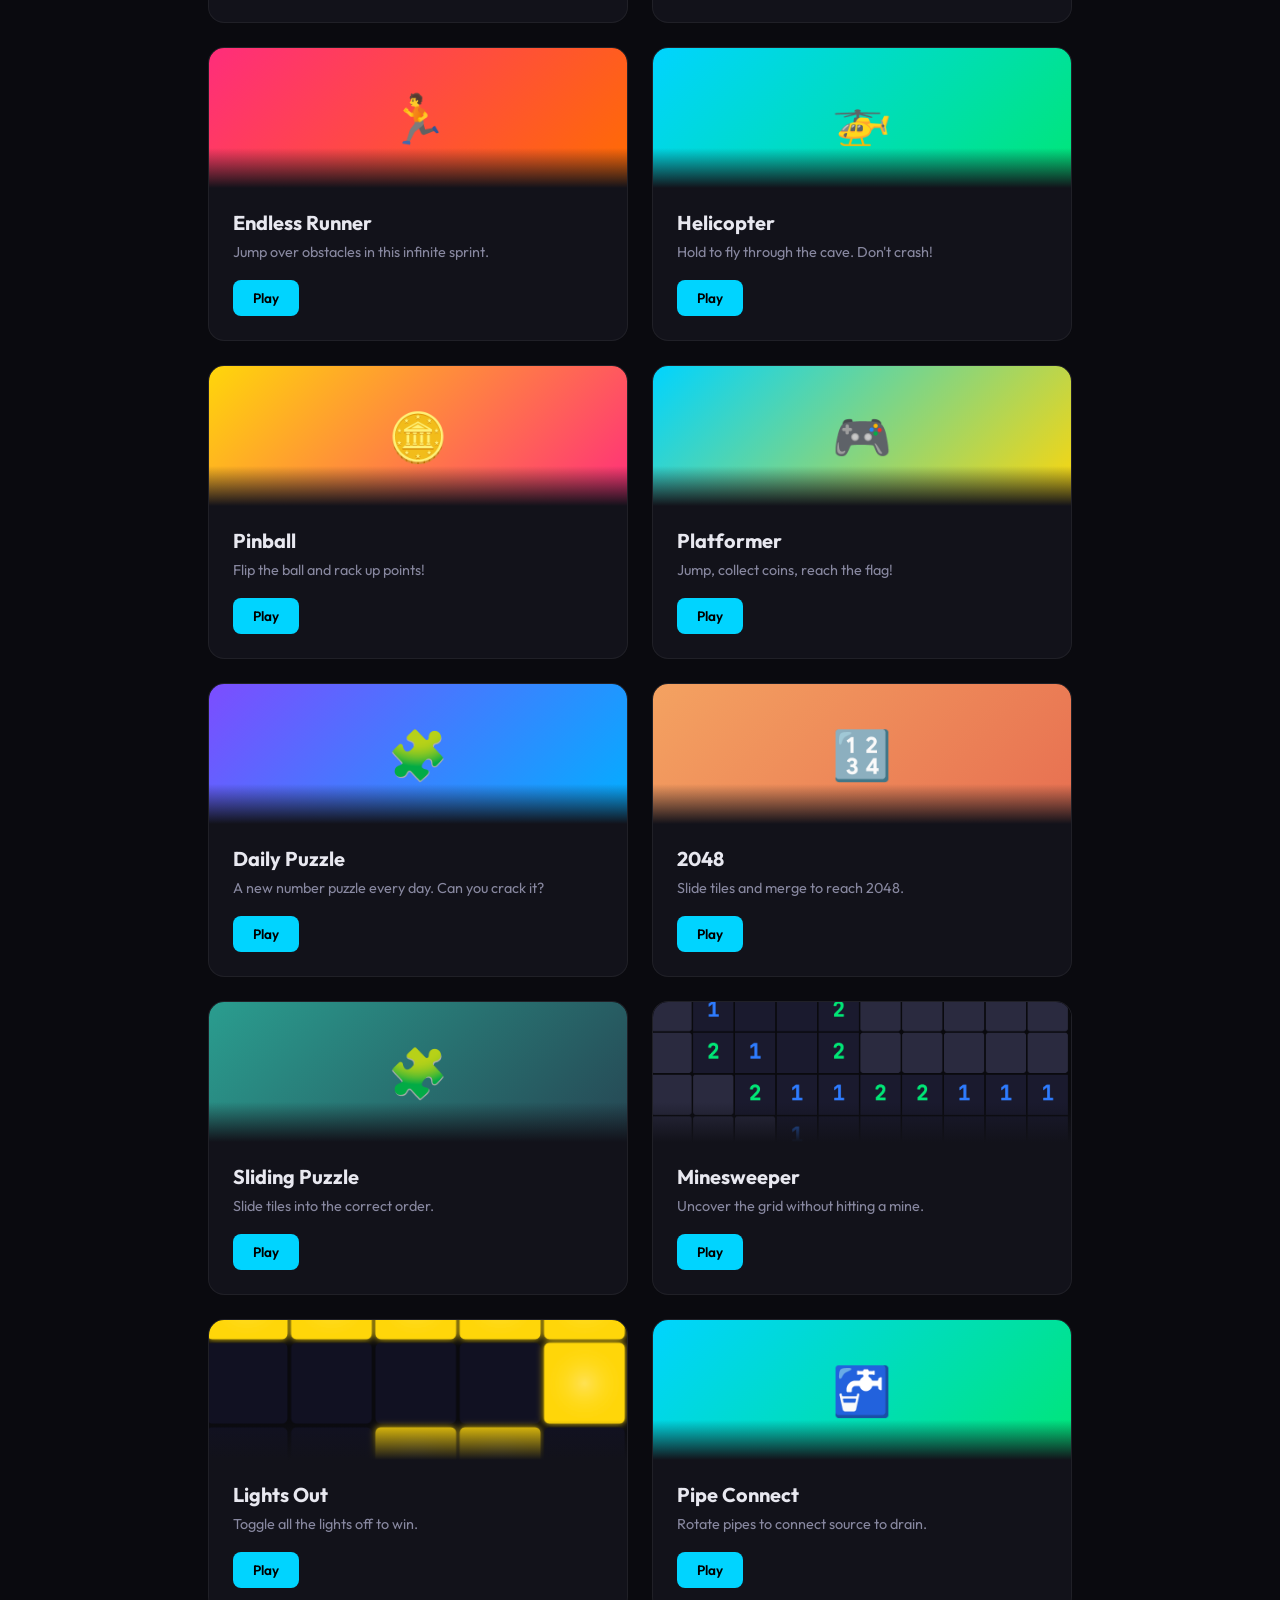
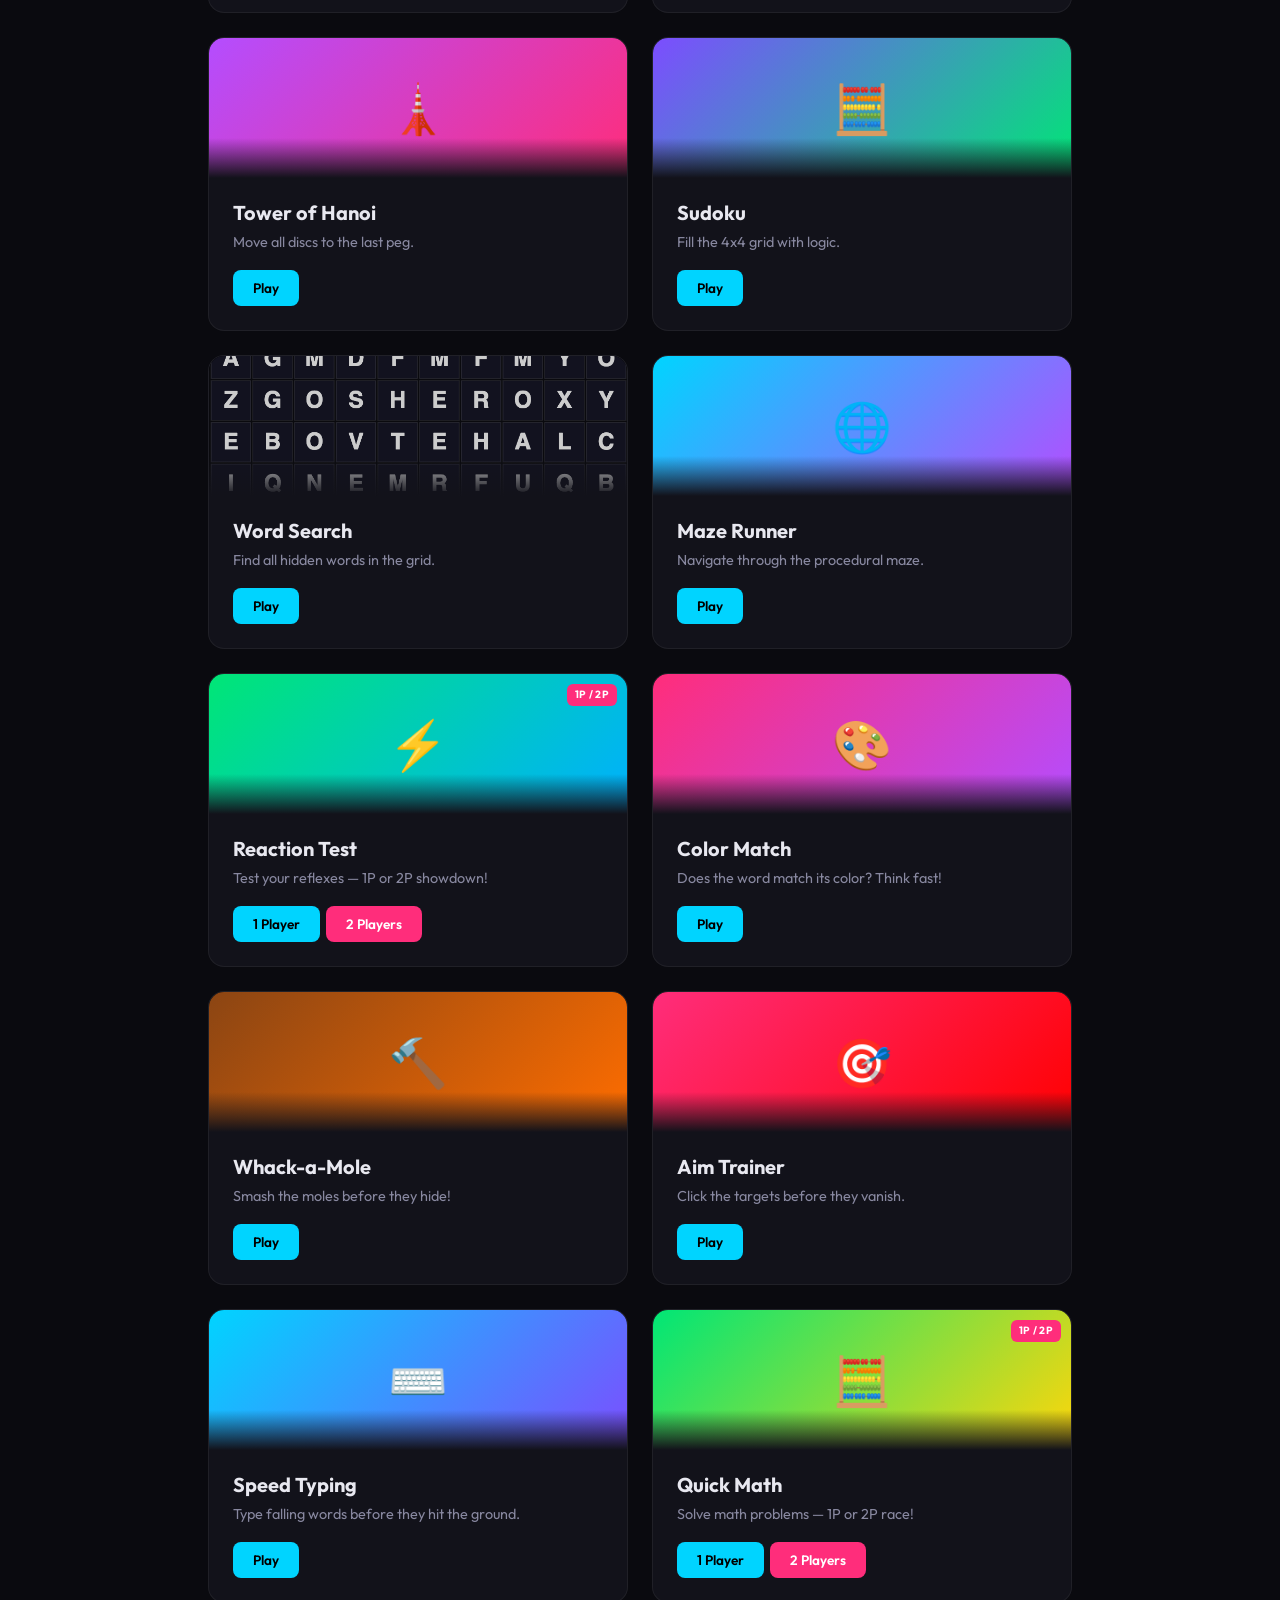
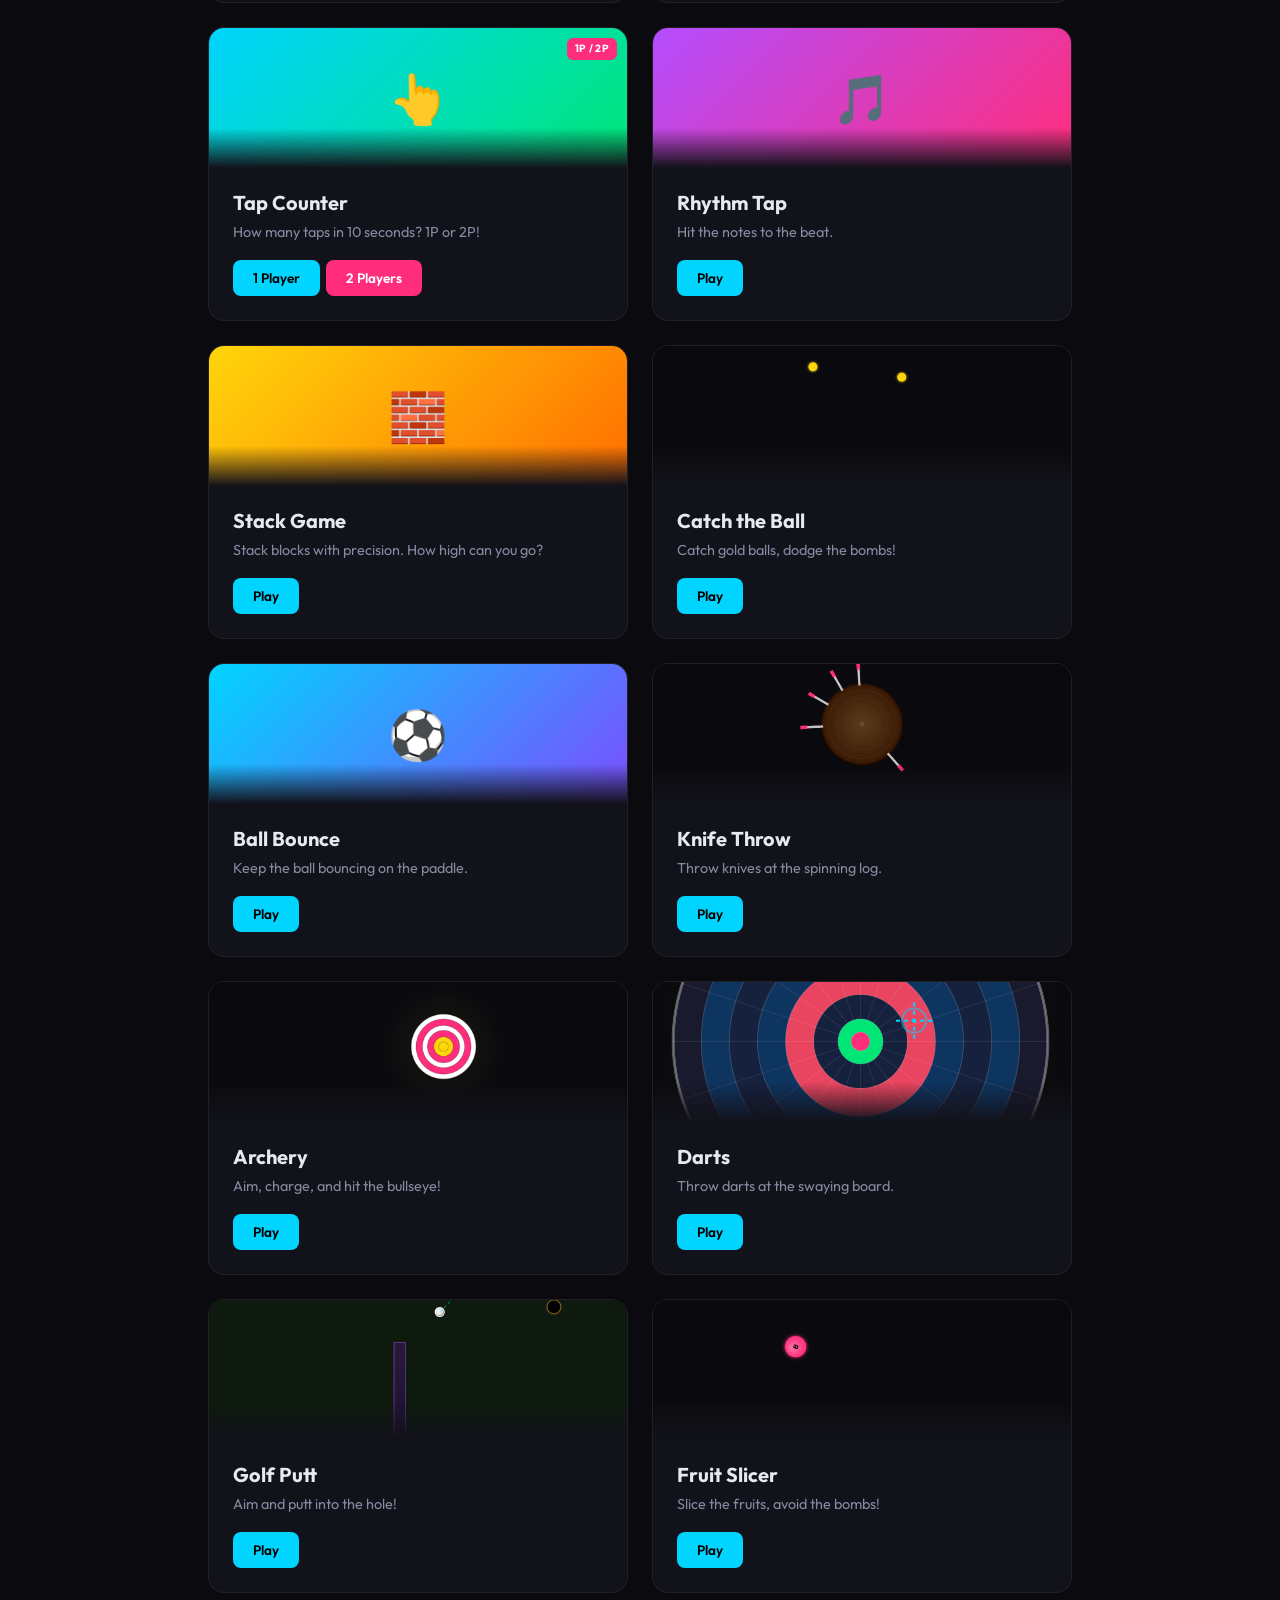
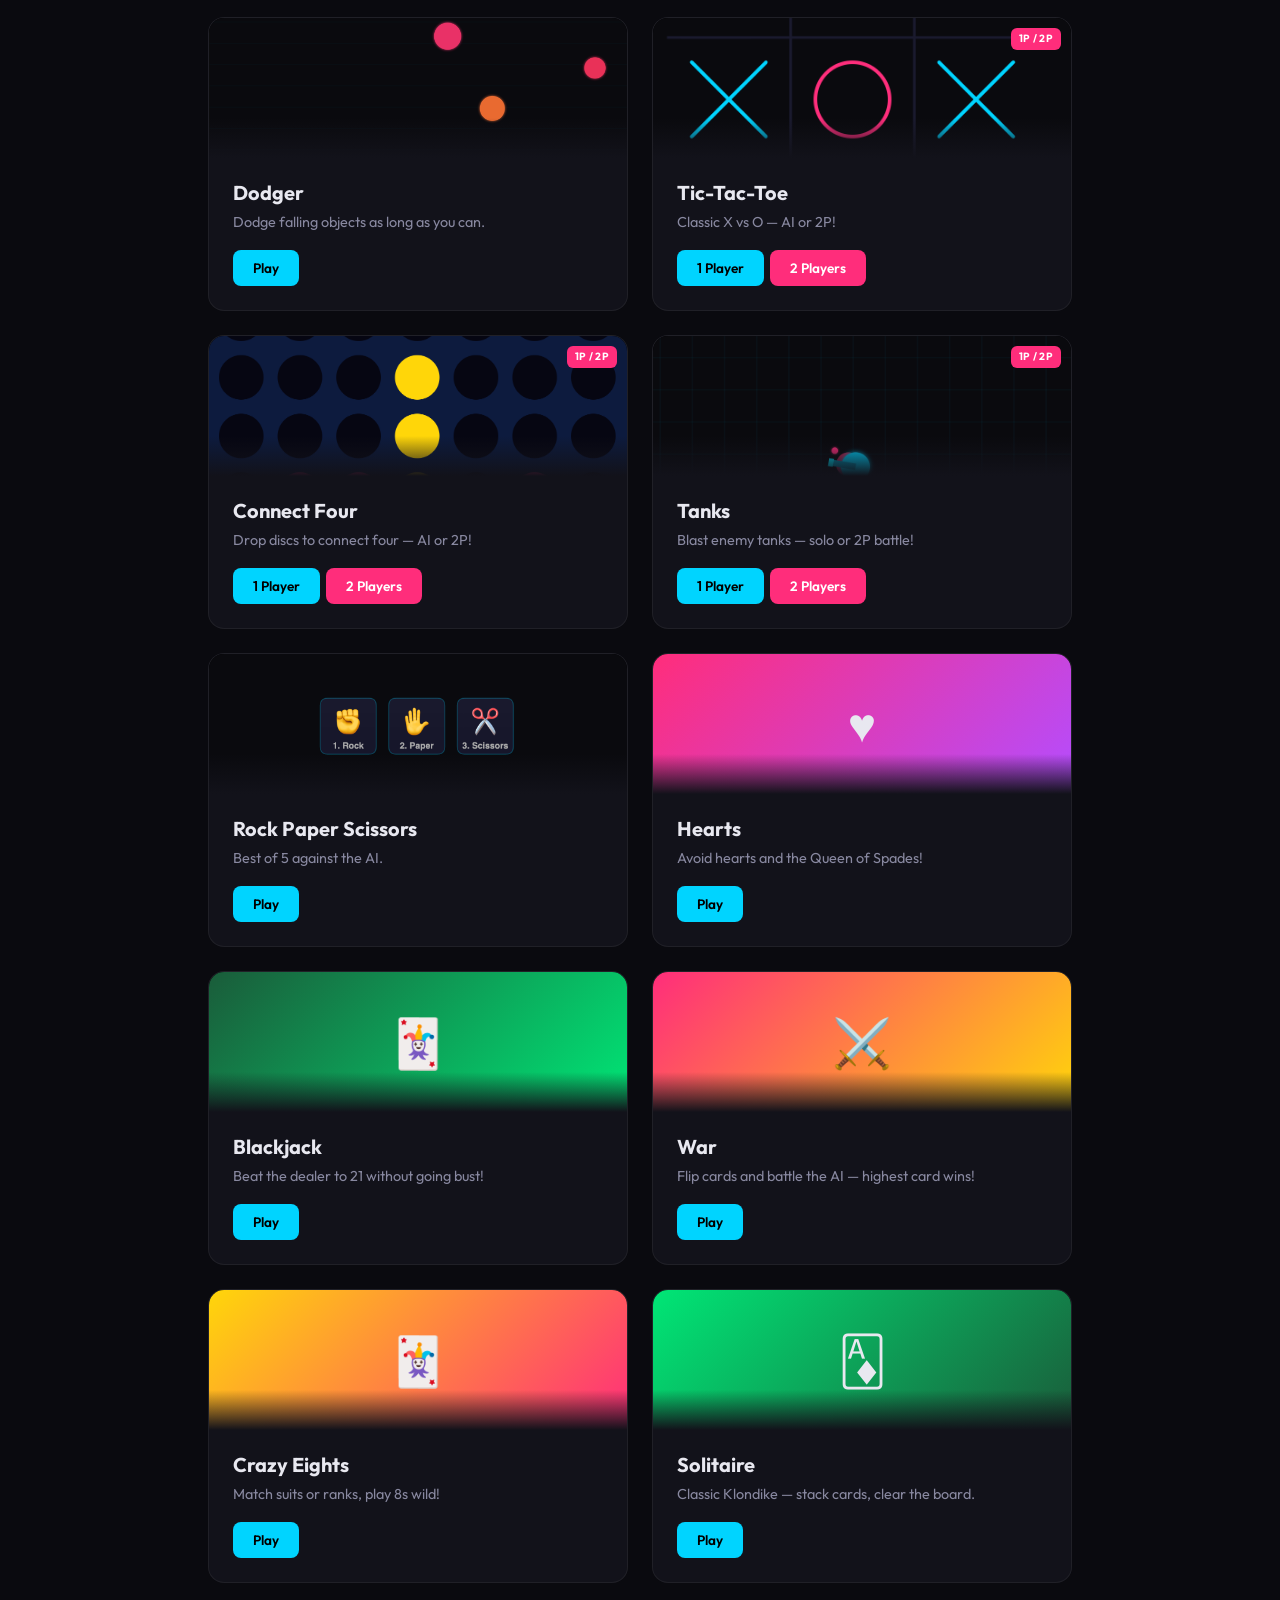
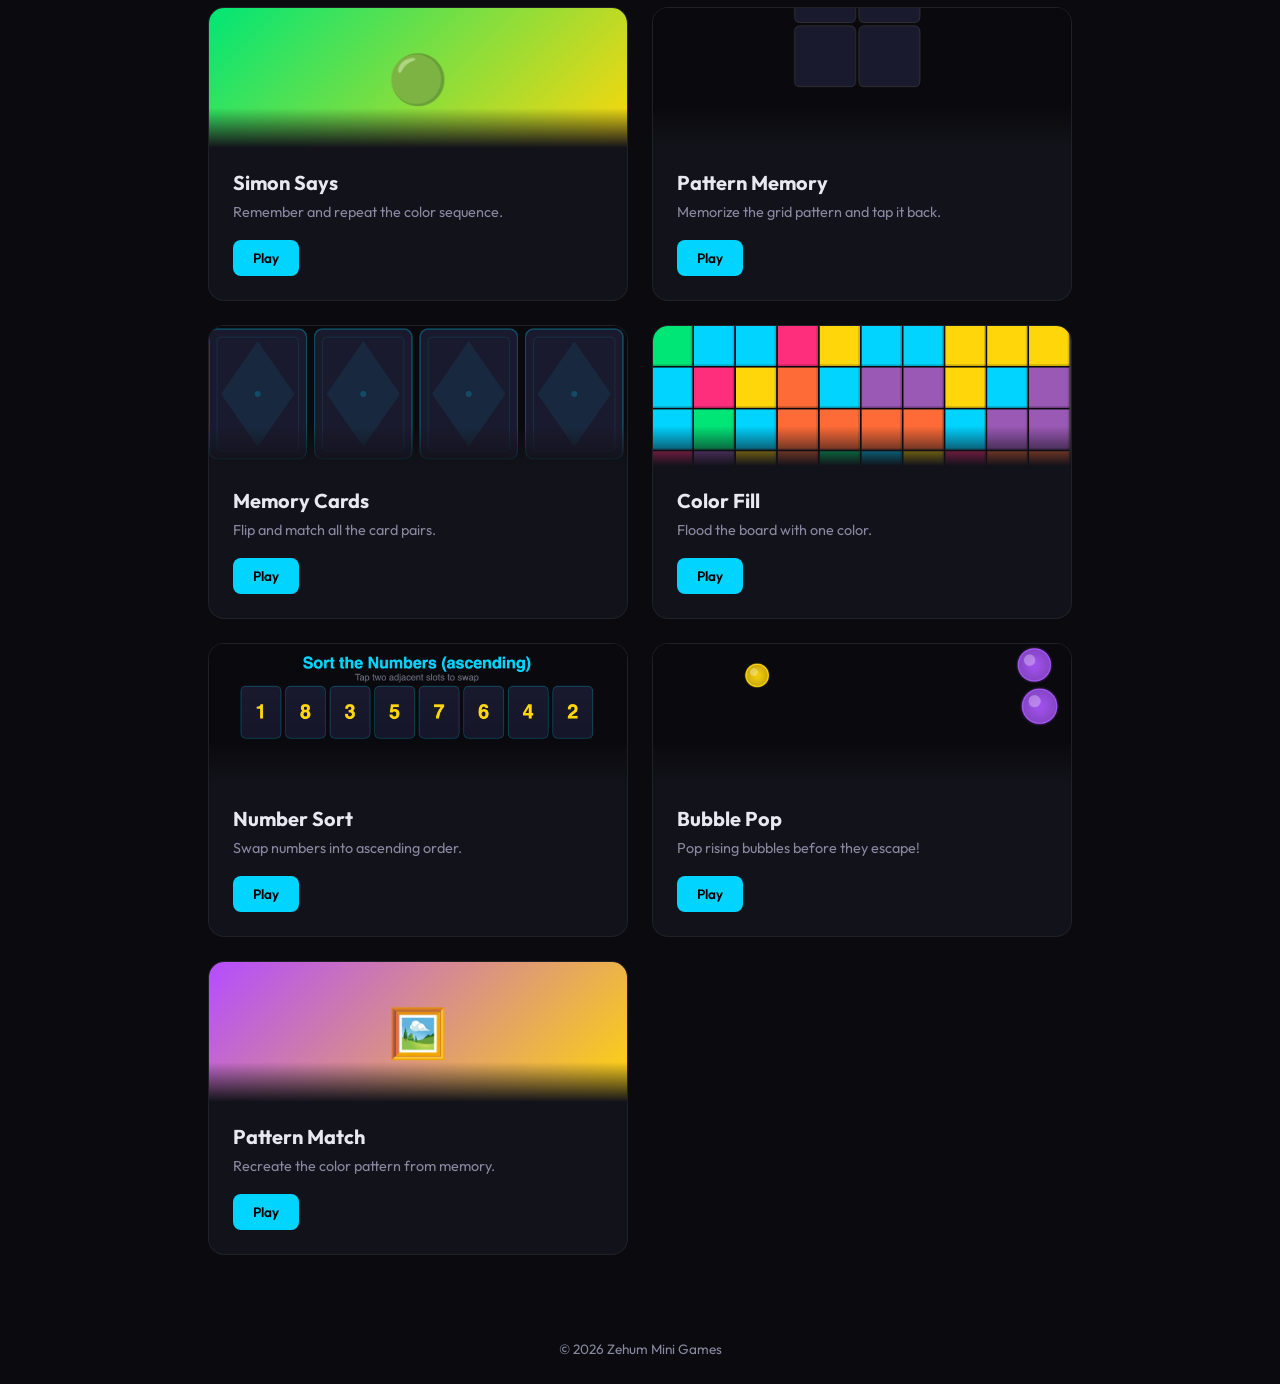
==== commit e7d01137: "ui changes" ====
--- a/mini-games-hub/index.html
+++ b/mini-games-hub/index.html
@@ -3,18 +3,72 @@
 <head>
     <meta charset="UTF-8">
     <meta name="viewport" content="width=device-width, initial-scale=1.0">
-    <title>Zehum Mini Games</title>
+    <title>Zehum Mini Games - Play 50+ Free Online Games Instantly</title>
+    <meta name="description" content="Play 50+ free online mini games instantly in your browser. No downloads, no installs. Snake, Tetris, 2048, Flappy Bird, Asteroids, and more. Play now on Zehum Mini Games!">
+    <meta name="keywords" content="free online games, mini games, browser games, play games online, snake game, tetris, 2048, flappy bird, arcade games, casual games, HTML5 games, no download games">
+    <meta name="author" content="Zehum">
+    <meta name="robots" content="index, follow">
+    <meta name="theme-color" content="#0a0a0f">
+    <link rel="canonical" href="https://zehum.com/">
+
+    <!-- Open Graph -->
+    <meta property="og:type" content="website">
+    <meta property="og:title" content="Zehum Mini Games - Play 50+ Free Online Games Instantly">
+    <meta property="og:description" content="Play 50+ free online mini games instantly in your browser. No downloads, no installs. Just play!">
+    <meta property="og:url" content="https://zehum.com/">
+    <meta property="og:site_name" content="Zehum Mini Games">
+    <meta property="og:image" content="https://zehum.com/assets/og-image.png">
+    <meta property="og:image:width" content="1200">
+    <meta property="og:image:height" content="630">
+
+    <!-- Twitter Card -->
+    <meta name="twitter:card" content="summary_large_image">
+    <meta name="twitter:title" content="Zehum Mini Games - Play 50+ Free Online Games Instantly">
+    <meta name="twitter:description" content="Play 50+ free online mini games instantly in your browser. No downloads, no installs. Just play!">
+    <meta name="twitter:image" content="https://zehum.com/assets/og-image.png">
+
+    <!-- PWA -->
+    <link rel="manifest" href="manifest.json">
+    <meta name="apple-mobile-web-app-capable" content="yes">
+    <meta name="apple-mobile-web-app-status-bar-style" content="black-translucent">
+
     <link rel="icon" type="image/svg+xml" href="assets/favicon.svg">
     <link rel="preconnect" href="https://fonts.googleapis.com">
     <link rel="preconnect" href="https://fonts.gstatic.com" crossorigin>
-    <link href="https://fonts.googleapis.com/css2?family=Outfit:wght@400;600;800&family=JetBrains+Mono:wght@400;700&display=swap" rel="stylesheet">
+    <link rel="preload" href="https://fonts.googleapis.com/css2?family=Outfit:wght@400;600;800&family=JetBrains+Mono:wght@400;700&display=swap" as="style" onload="this.onload=null;this.rel='stylesheet'">
+    <noscript><link href="https://fonts.googleapis.com/css2?family=Outfit:wght@400;600;800&family=JetBrains+Mono:wght@400;700&display=swap" rel="stylesheet"></noscript>
     <link rel="stylesheet" href="css/style.css">
-    <script async src="https://pagead2.googlesyndication.com/pagead/js/adsbygoogle.js?client=ca-pub-3366385543056829" crossorigin="anonymous"></script>
+    <script async defer src="https://pagead2.googlesyndication.com/pagead/js/adsbygoogle.js?client=ca-pub-3366385543056829" crossorigin="anonymous"></script>
+
+    <!-- Structured Data -->
+    <script type="application/ld+json">
+    {
+        "@context": "https://schema.org",
+        "@type": "WebSite",
+        "name": "Zehum Mini Games",
+        "url": "https://zehum.com/",
+        "description": "Play 50+ free online mini games instantly in your browser. No downloads, no installs.",
+        "potentialAction": {
+            "@type": "SearchAction",
+            "target": "https://zehum.com/?search={search_term_string}",
+            "query-input": "required name=search_term_string"
+        }
+    }
+    </script>
+    <script type="application/ld+json">
+    {
+        "@context": "https://schema.org",
+        "@type": "Organization",
+        "name": "Zehum",
+        "url": "https://zehum.com/",
+        "logo": "https://zehum.com/assets/logo.svg"
+    }
+    </script>
 </head>
 <body>
     <header class="header">
         <div class="header-inner">
-            <a href="index.html" class="logo"><img src="assets/logo.svg" alt="Zehum Mini Games" class="logo-img"></a>
+            <a href="/" class="logo"><img src="assets/logo.svg" alt="Zehum Mini Games" class="logo-img"></a>
         </div>
     </header>
 
--- a/mini-games-hub/css/style.css
+++ b/mini-games-hub/css/style.css
@@ -490,6 +490,77 @@
     opacity: 0.4;
 }
 
+/* ===== Pre-Game Interstitial Ad ===== */
+.interstitial-overlay {
+    position: fixed;
+    inset: 0;
+    z-index: 10001;
+    background: rgba(5, 5, 10, 0.95);
+    backdrop-filter: blur(10px);
+    display: flex;
+    align-items: center;
+    justify-content: center;
+    animation: overlayFadeIn 0.3s ease;
+}
+
+.interstitial-card {
+    background: var(--bg-secondary);
+    border: 1px solid var(--border-subtle);
+    border-radius: 20px;
+    padding: 32px;
+    max-width: 500px;
+    width: 90%;
+    text-align: center;
+    animation: overlaySlideUp 0.3s ease;
+}
+
+.interstitial-header {
+    display: flex;
+    align-items: center;
+    justify-content: center;
+    gap: 10px;
+    margin-bottom: 24px;
+}
+
+.interstitial-label {
+    color: var(--text-secondary);
+    font-size: 0.95rem;
+}
+
+.interstitial-timer {
+    font-family: 'JetBrains Mono', monospace;
+    font-size: 1.4rem;
+    font-weight: 700;
+    color: var(--accent-cyan);
+    background: rgba(0, 212, 255, 0.1);
+    width: 40px;
+    height: 40px;
+    border-radius: 50%;
+    display: inline-flex;
+    align-items: center;
+    justify-content: center;
+}
+
+.interstitial-ad {
+    min-height: 250px;
+    display: flex;
+    align-items: center;
+    justify-content: center;
+    margin-bottom: 24px;
+    background: rgba(255, 255, 255, 0.02);
+    border-radius: 12px;
+    overflow: hidden;
+}
+
+.interstitial-skip {
+    min-width: 160px;
+}
+
+.interstitial-skip:disabled {
+    opacity: 0.5;
+    cursor: not-allowed;
+}
+
 /* ===== Sticky Bottom Ad (mobile/tablet) ===== */
 .ad-bottom-bar {
     display: none;
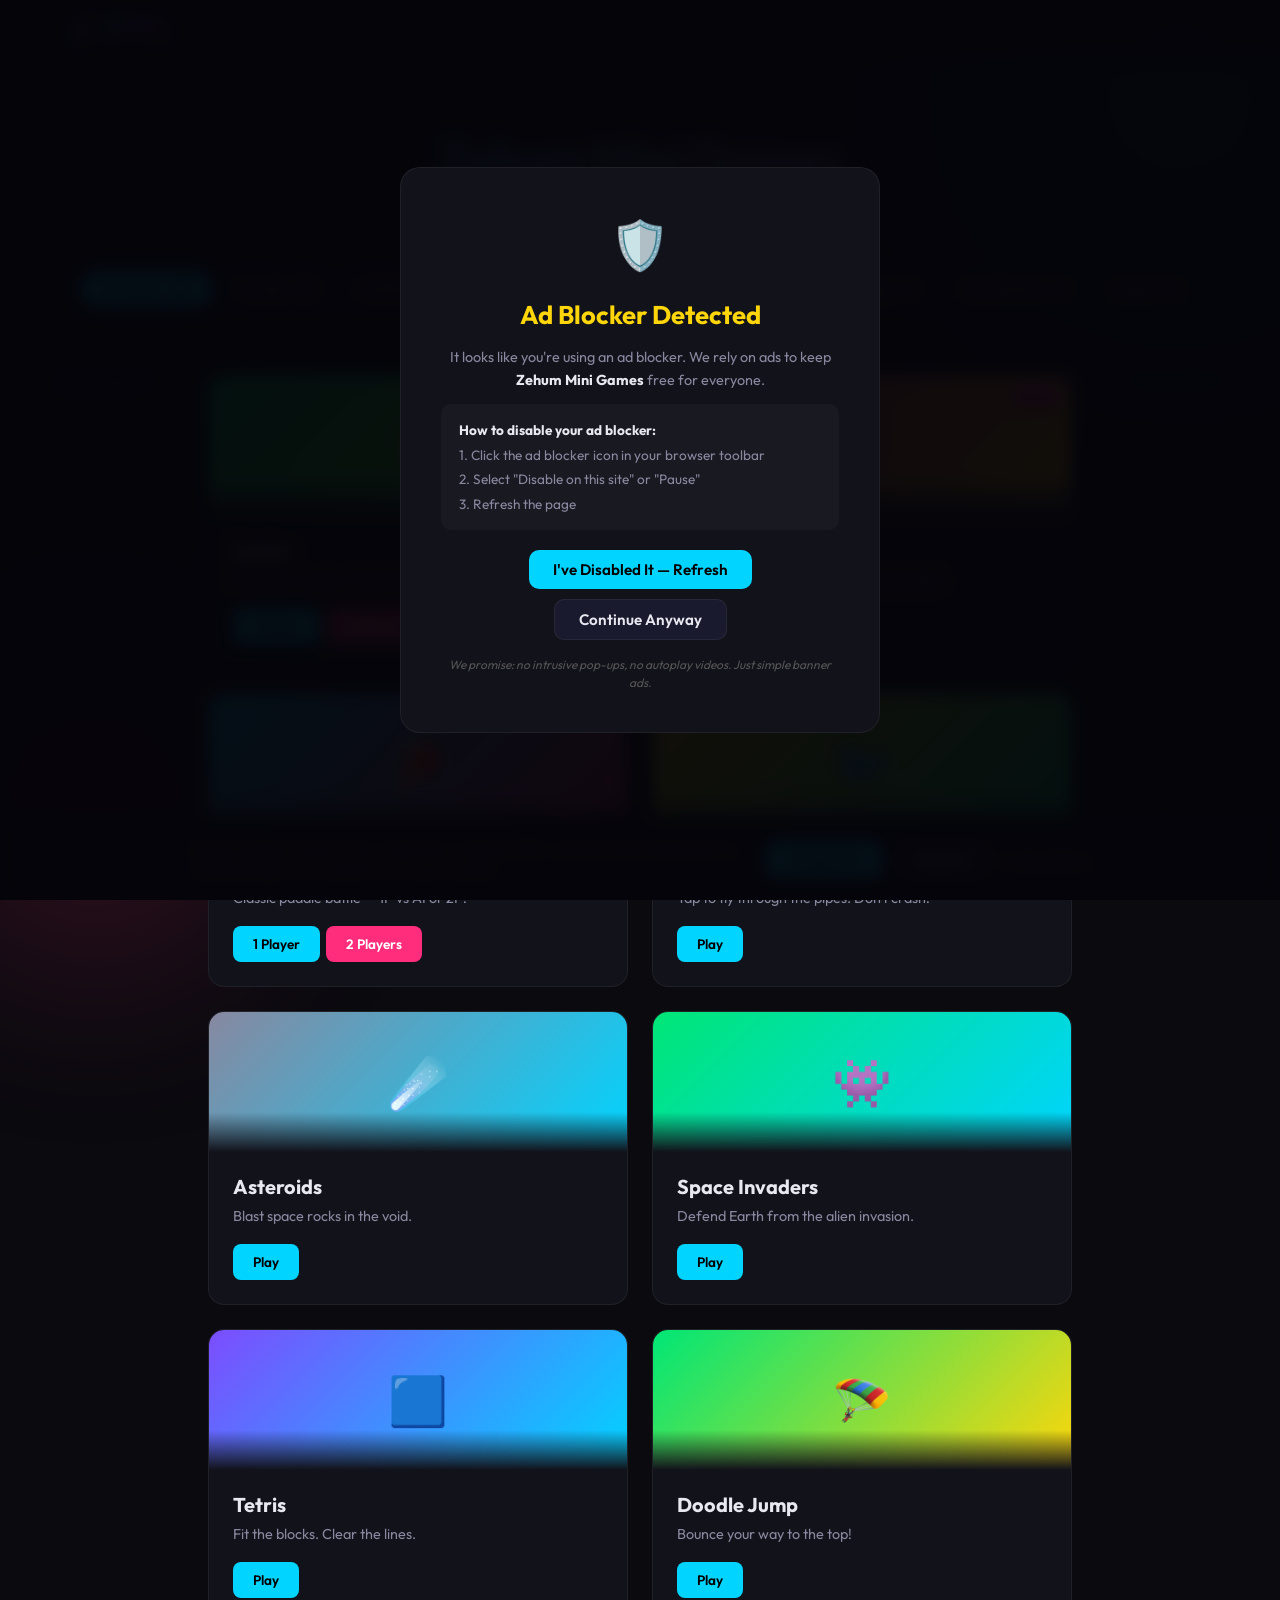
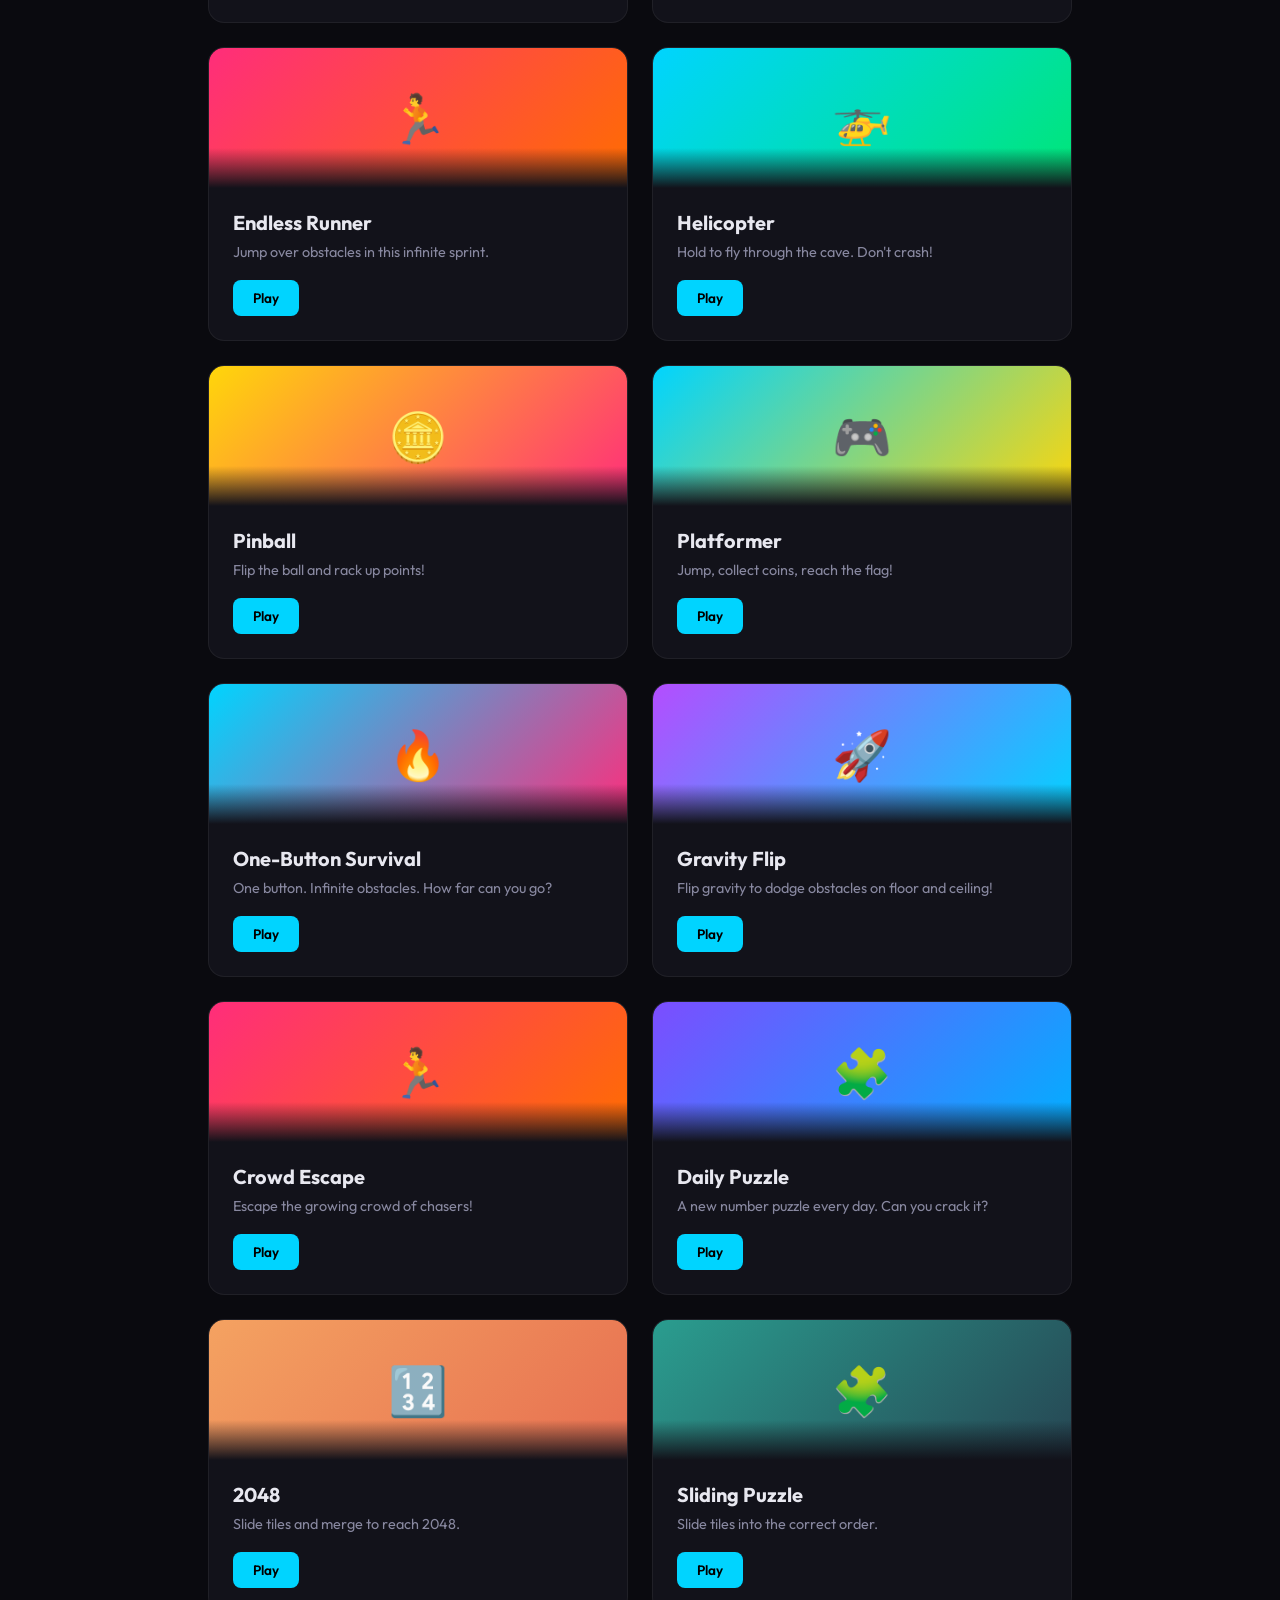
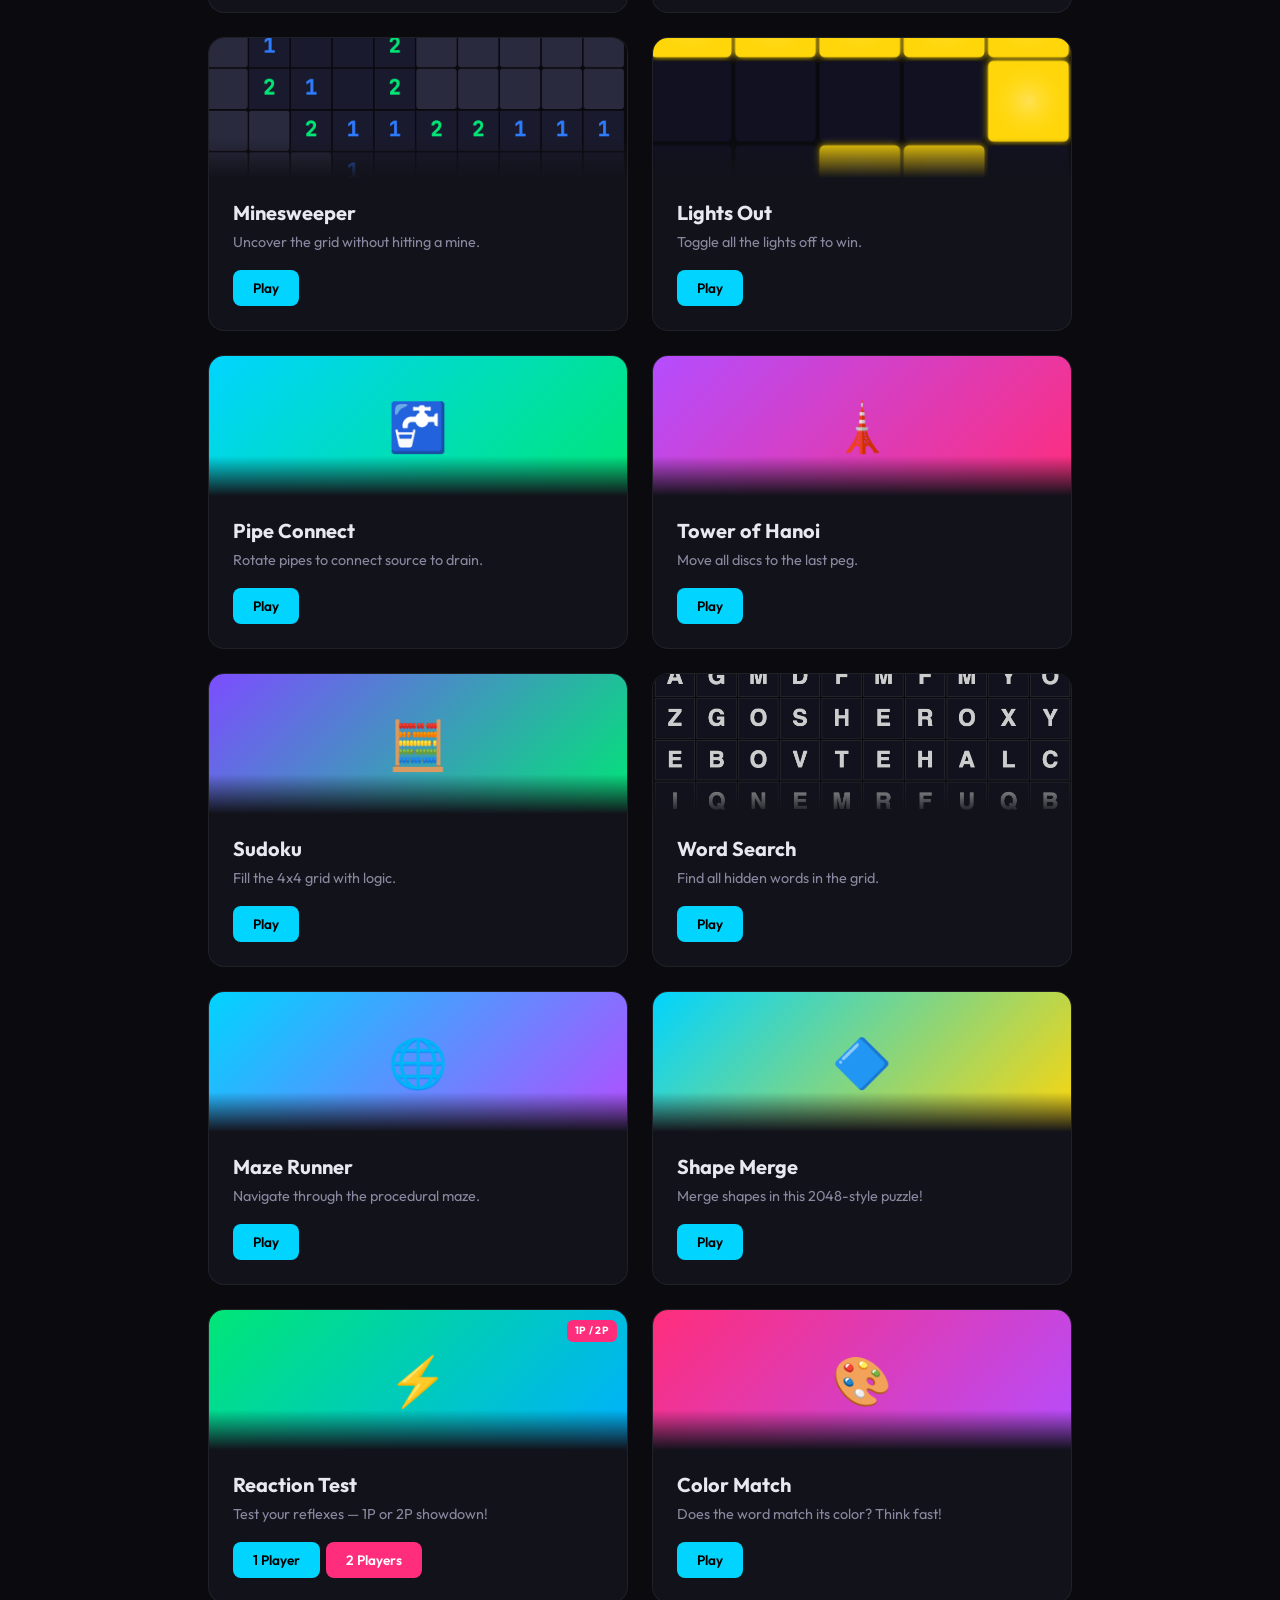
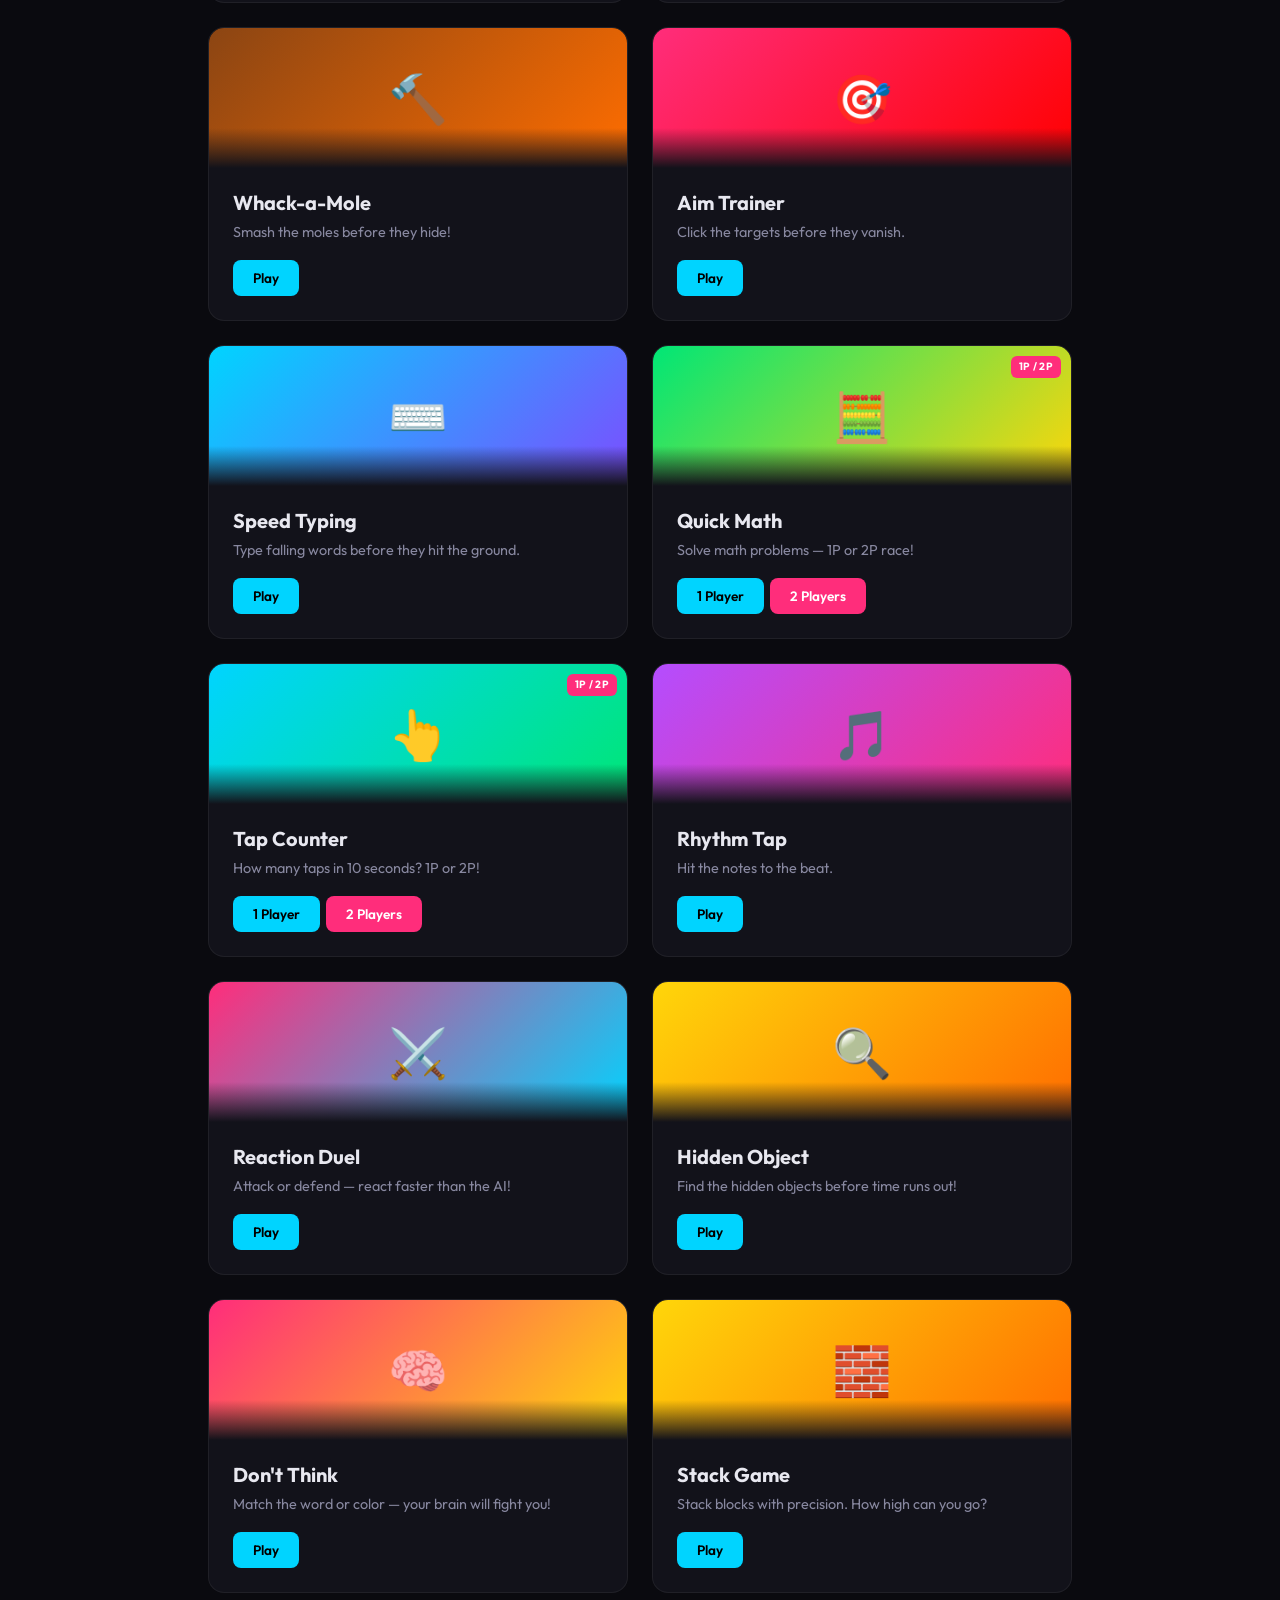
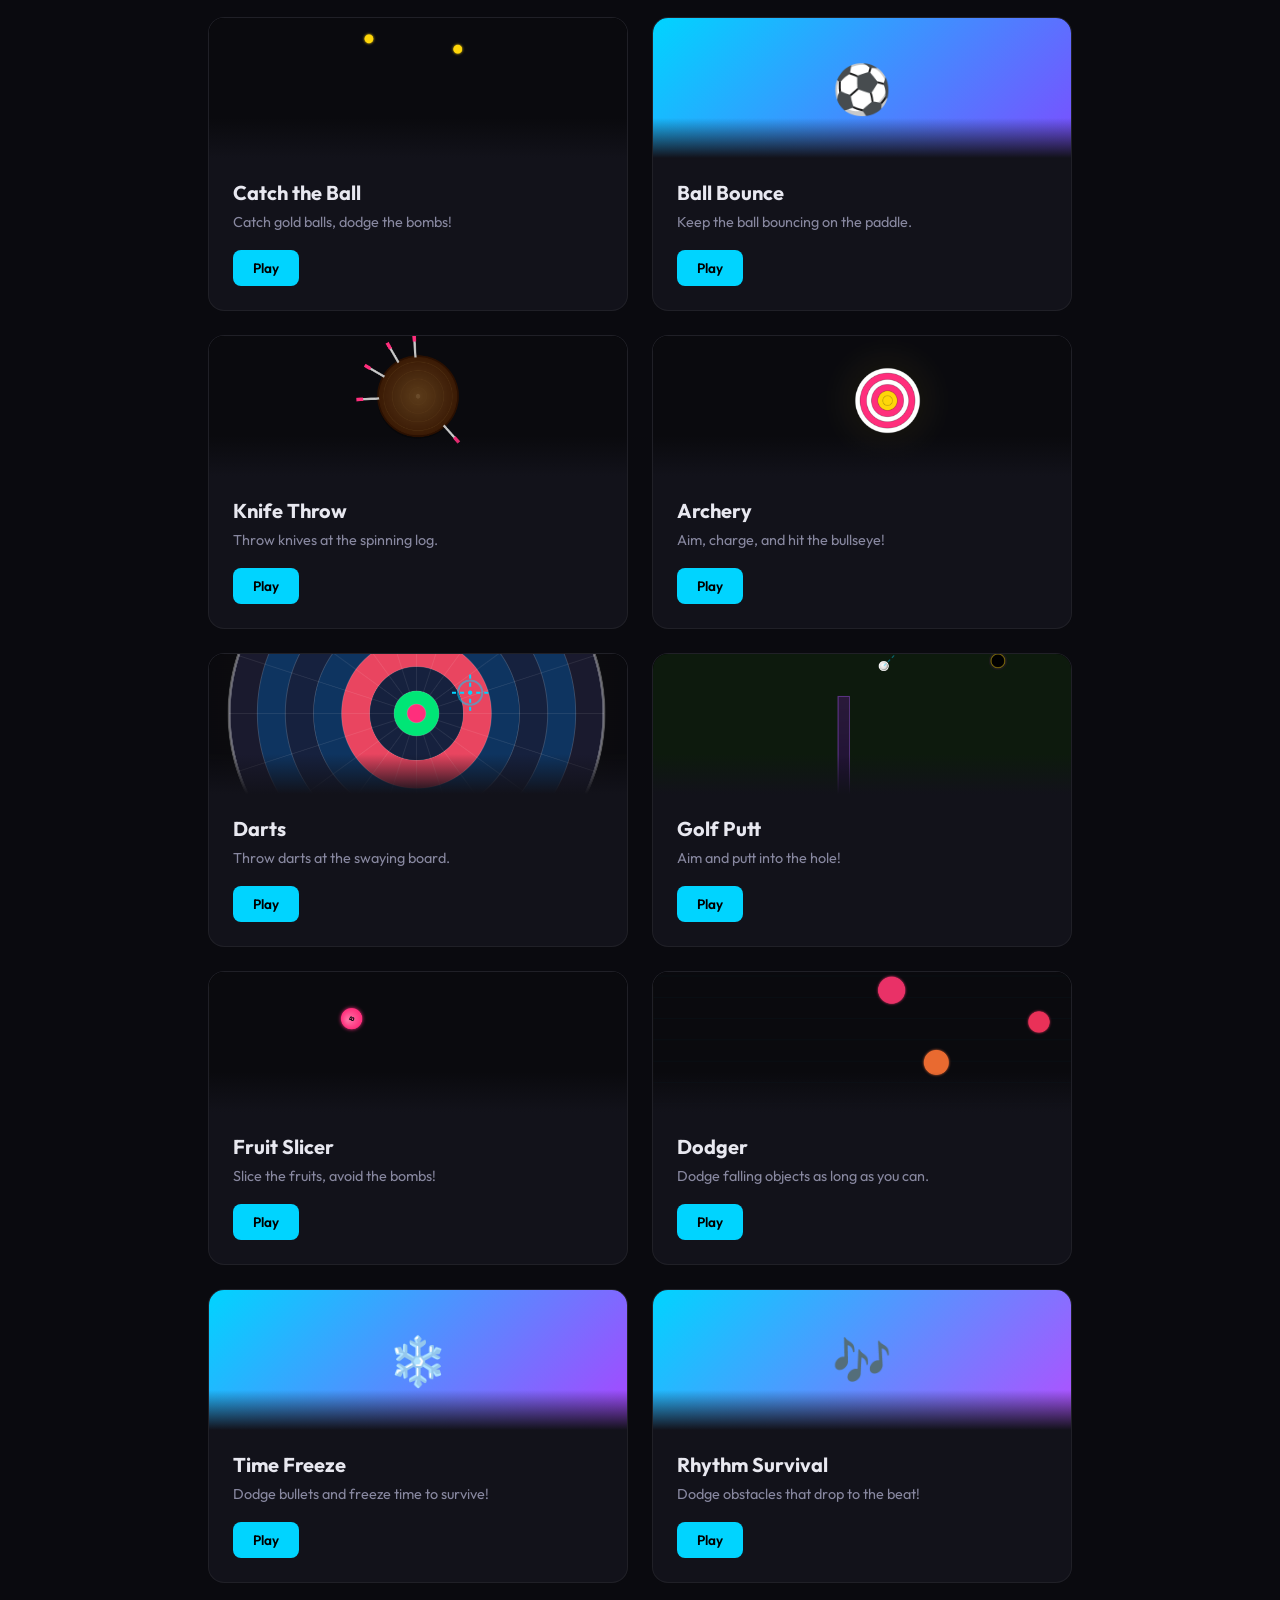
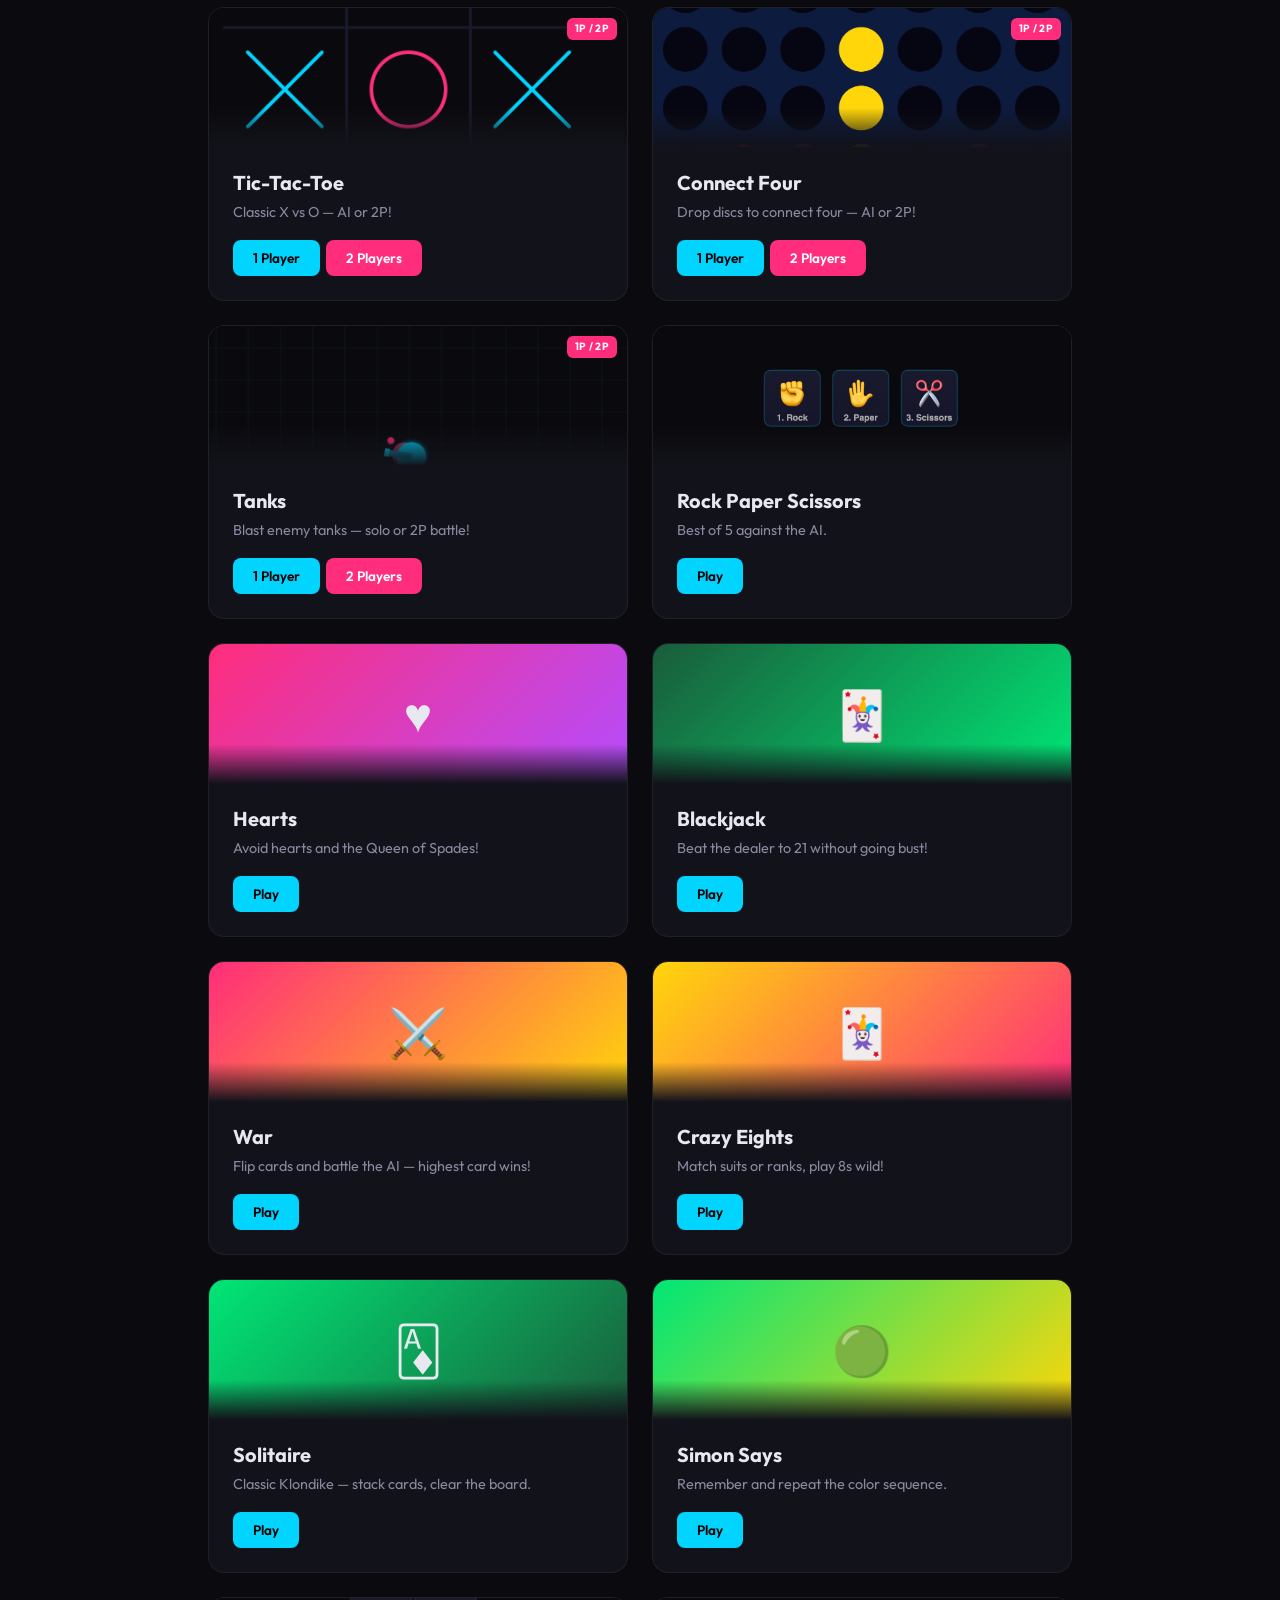
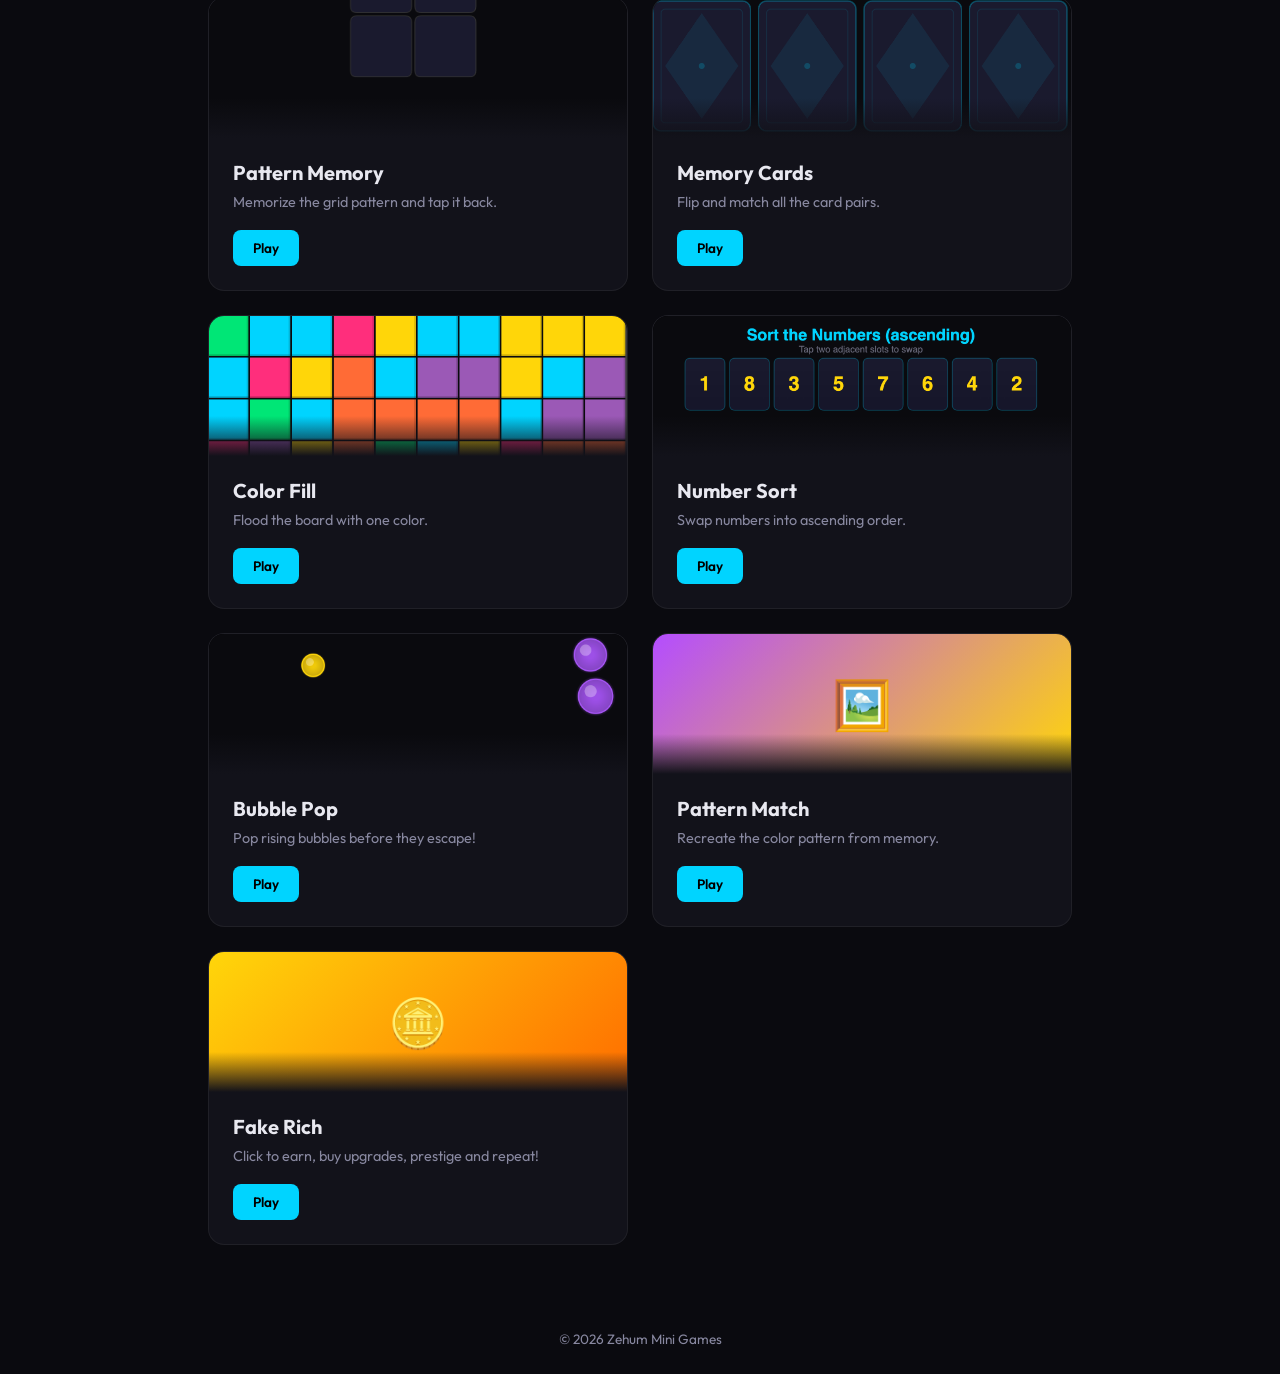
==== commit f6b65068: "ui changes" ====
--- a/mini-games-hub/index.html
+++ b/mini-games-hub/index.html
@@ -171,7 +171,7 @@
     </div>
 
     <script src="js/cookies.js"></script>
-    <script src="js/adblock-detect.js"></script>
+    <script src="js/shield.js"></script>
     <script type="module" src="js/main.js"></script>
     <script>
     document.addEventListener('DOMContentLoaded', function() {
--- a/mini-games-hub/css/style.css
+++ b/mini-games-hub/css/style.css
@@ -542,11 +542,12 @@
 }
 
 .interstitial-ad {
-    min-height: 250px;
-    display: flex;
-    align-items: center;
-    justify-content: center;
-    margin-bottom: 24px;
+    width: 300px;
+    height: 250px;
+    display: flex;
+    align-items: center;
+    justify-content: center;
+    margin: 0 auto 24px;
     background: rgba(255, 255, 255, 0.02);
     border-radius: 12px;
     overflow: hidden;
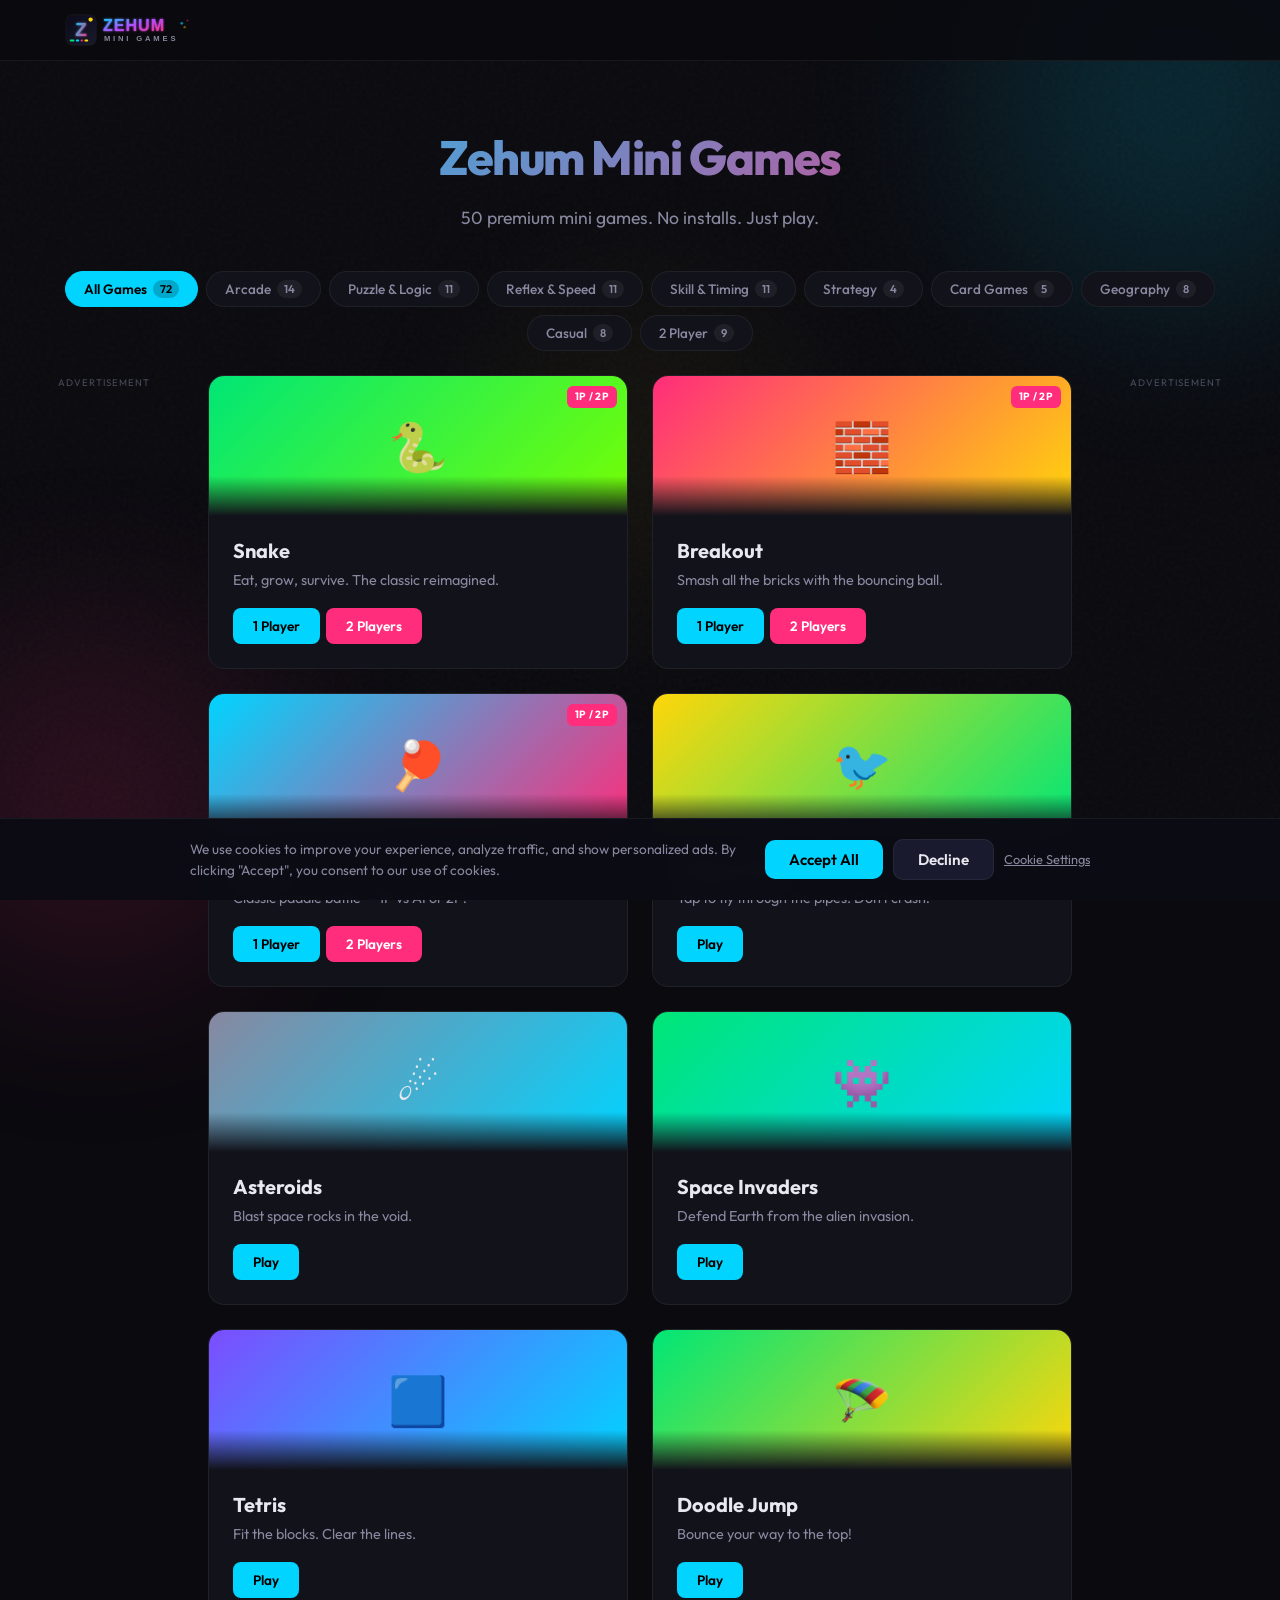
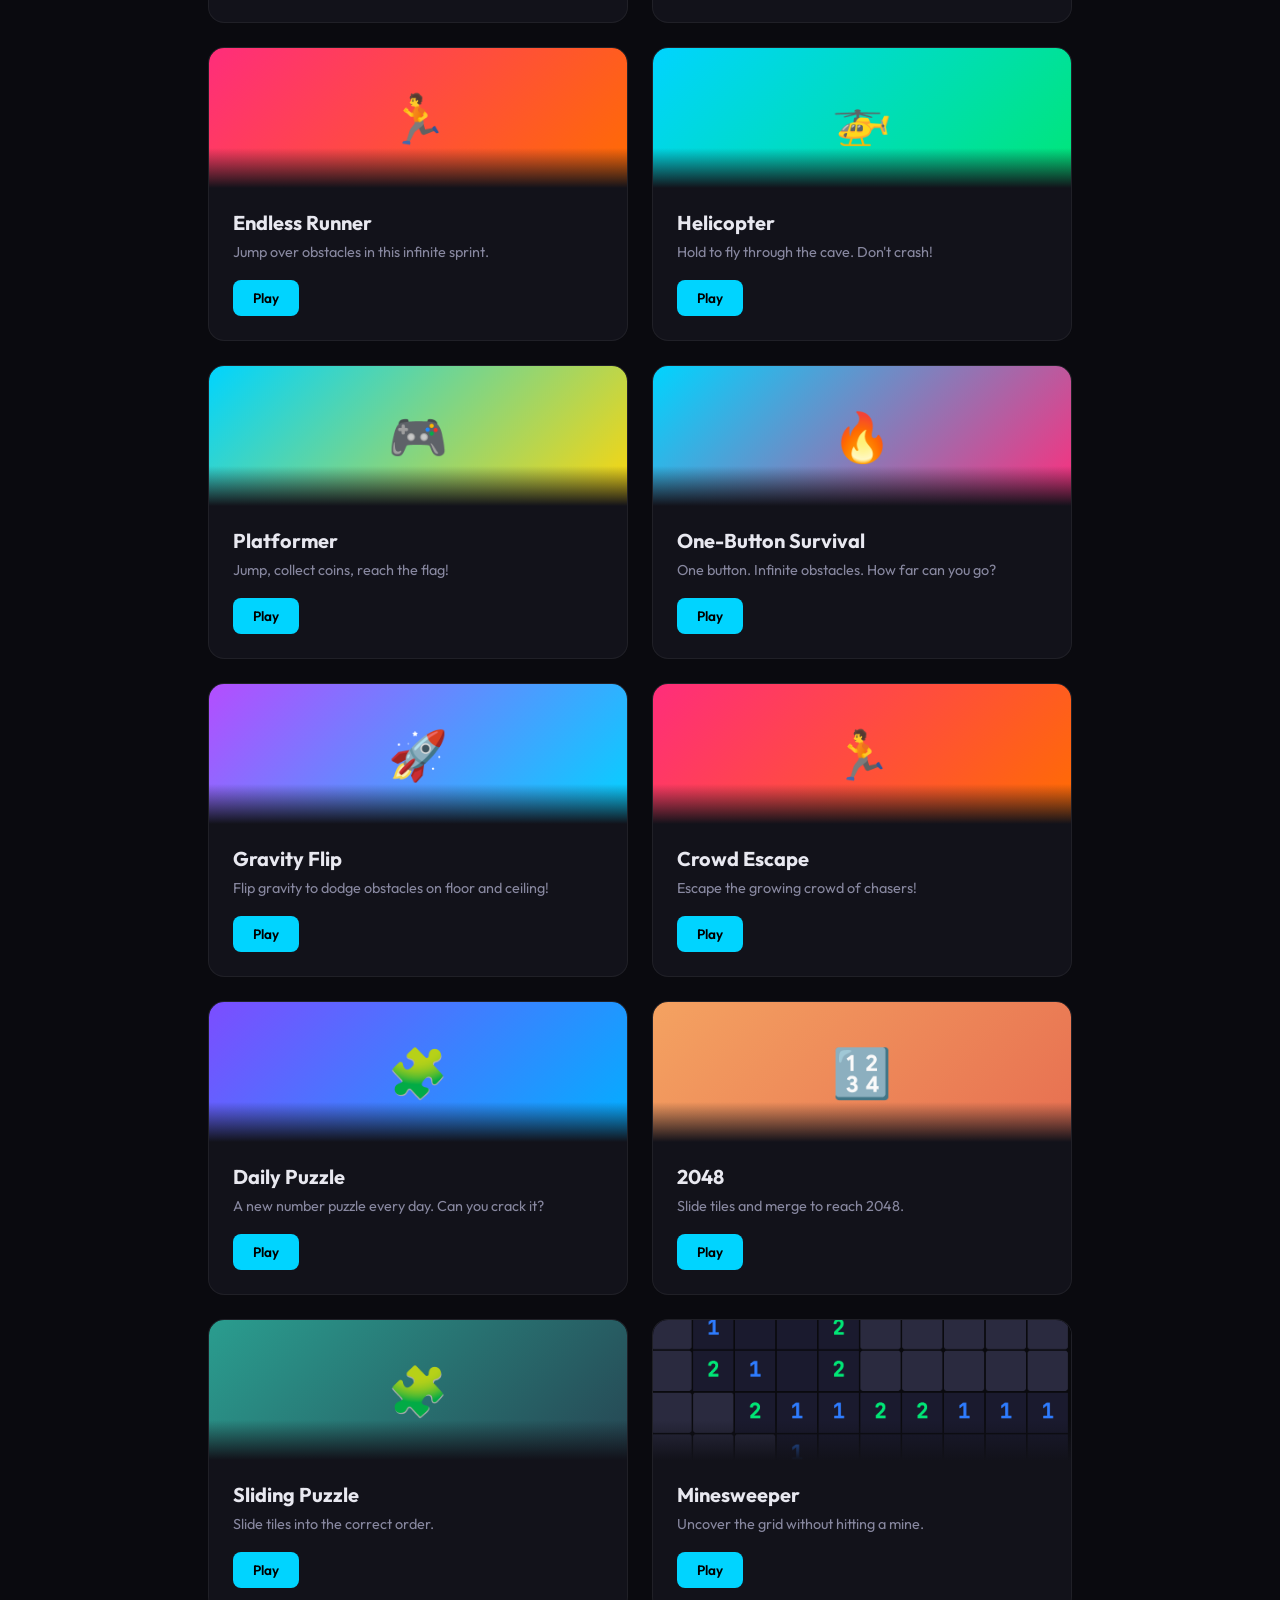
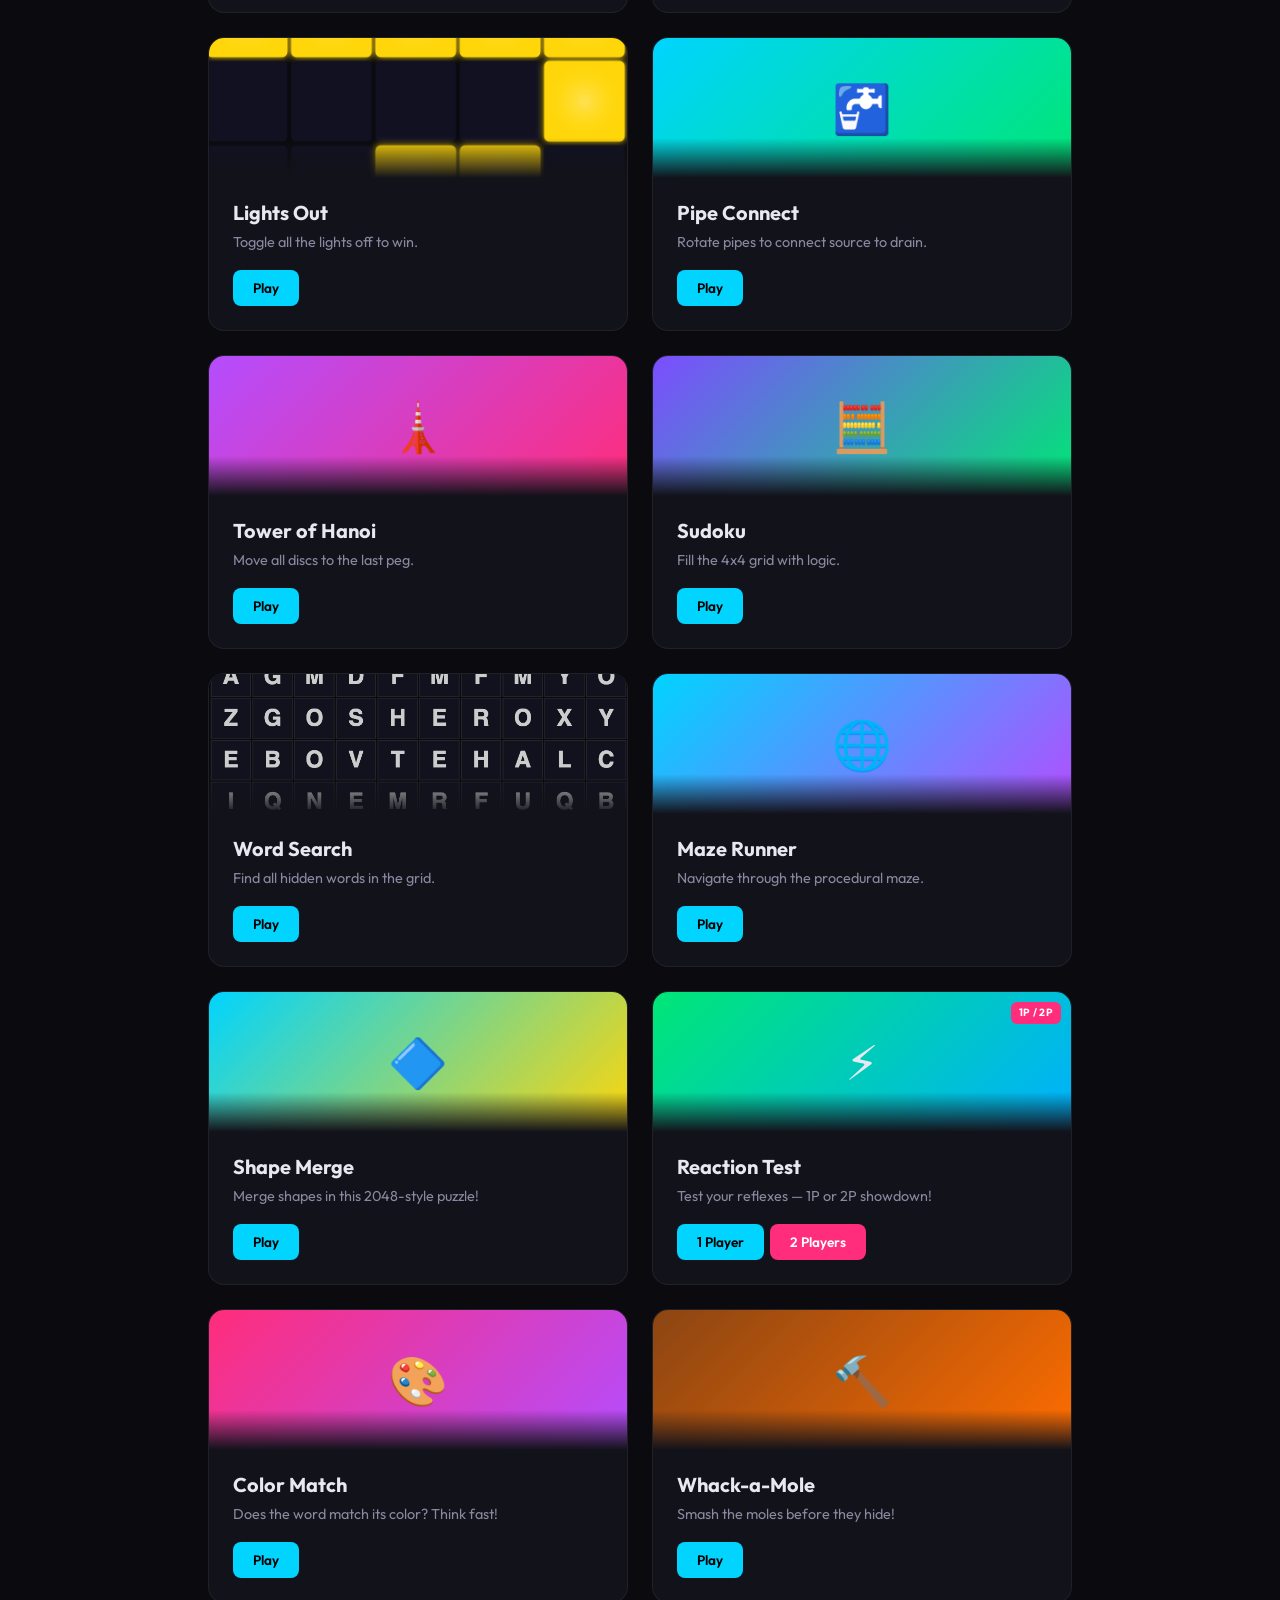
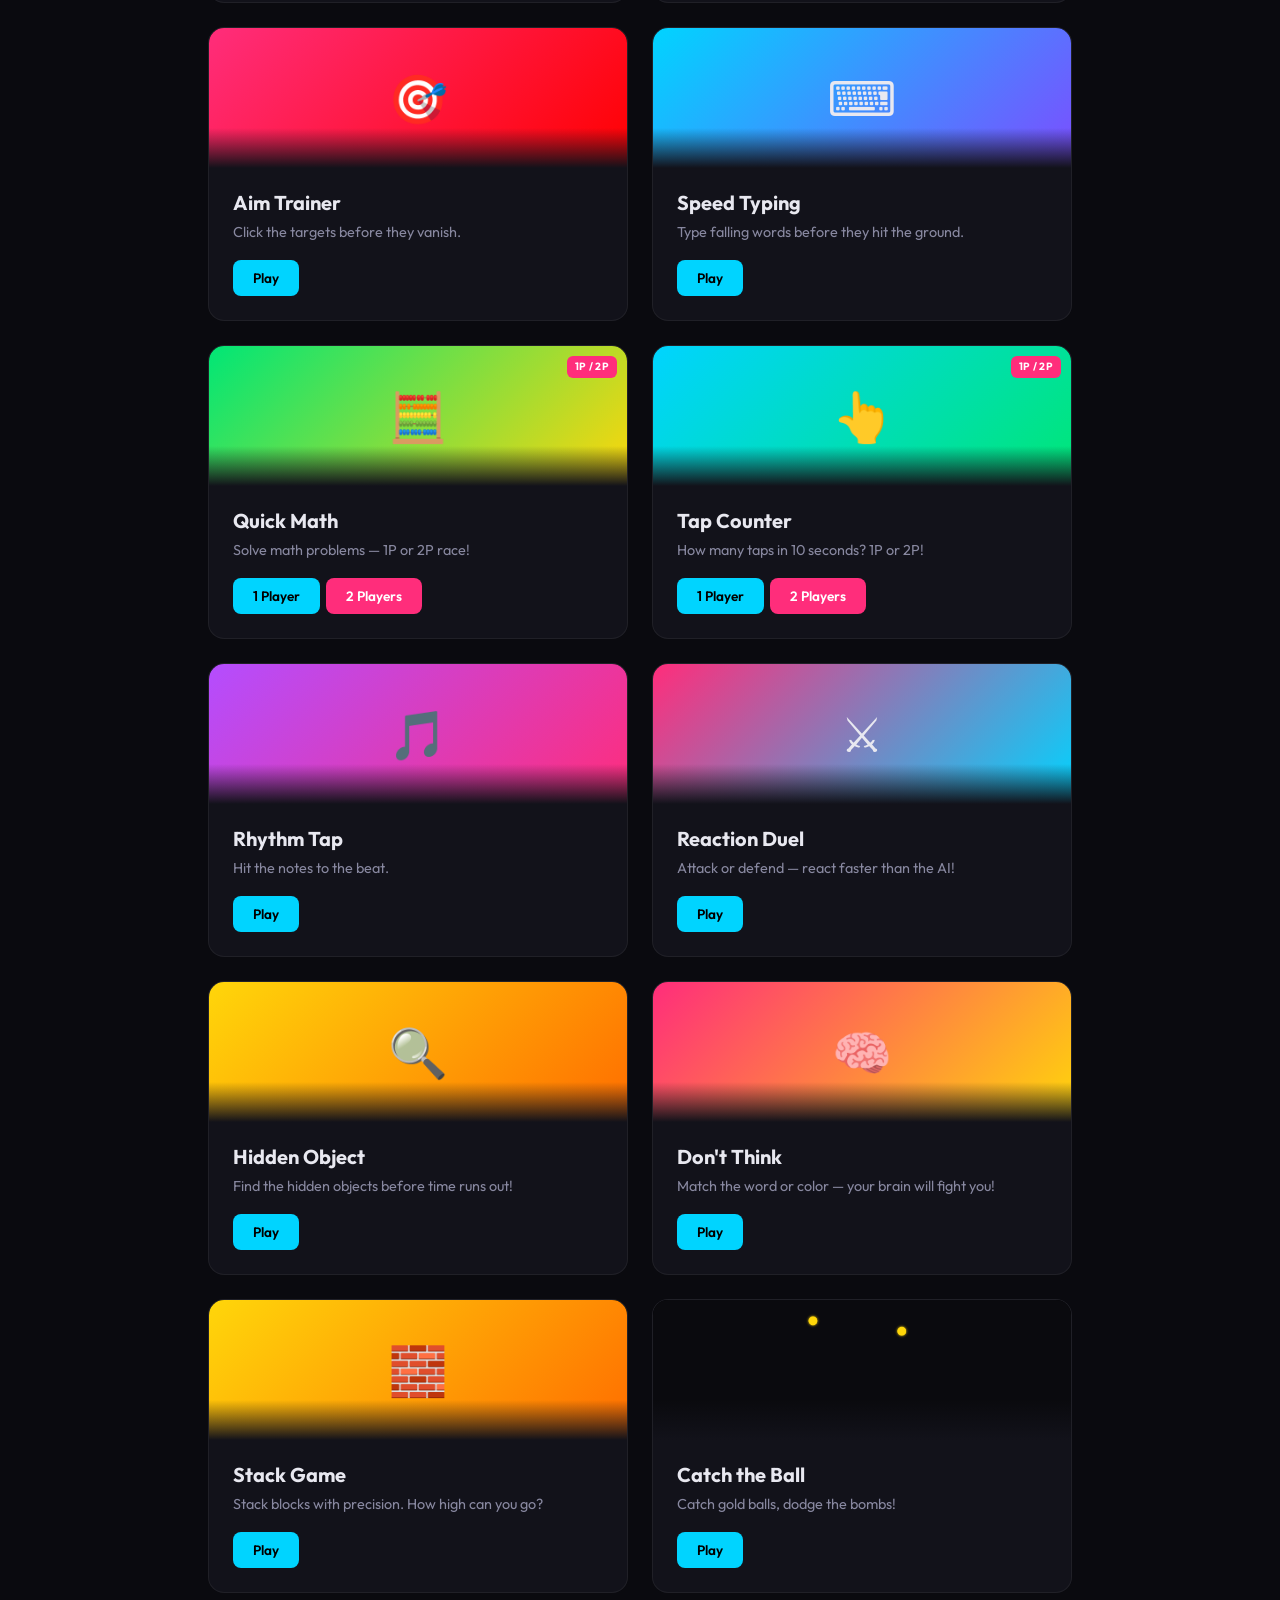
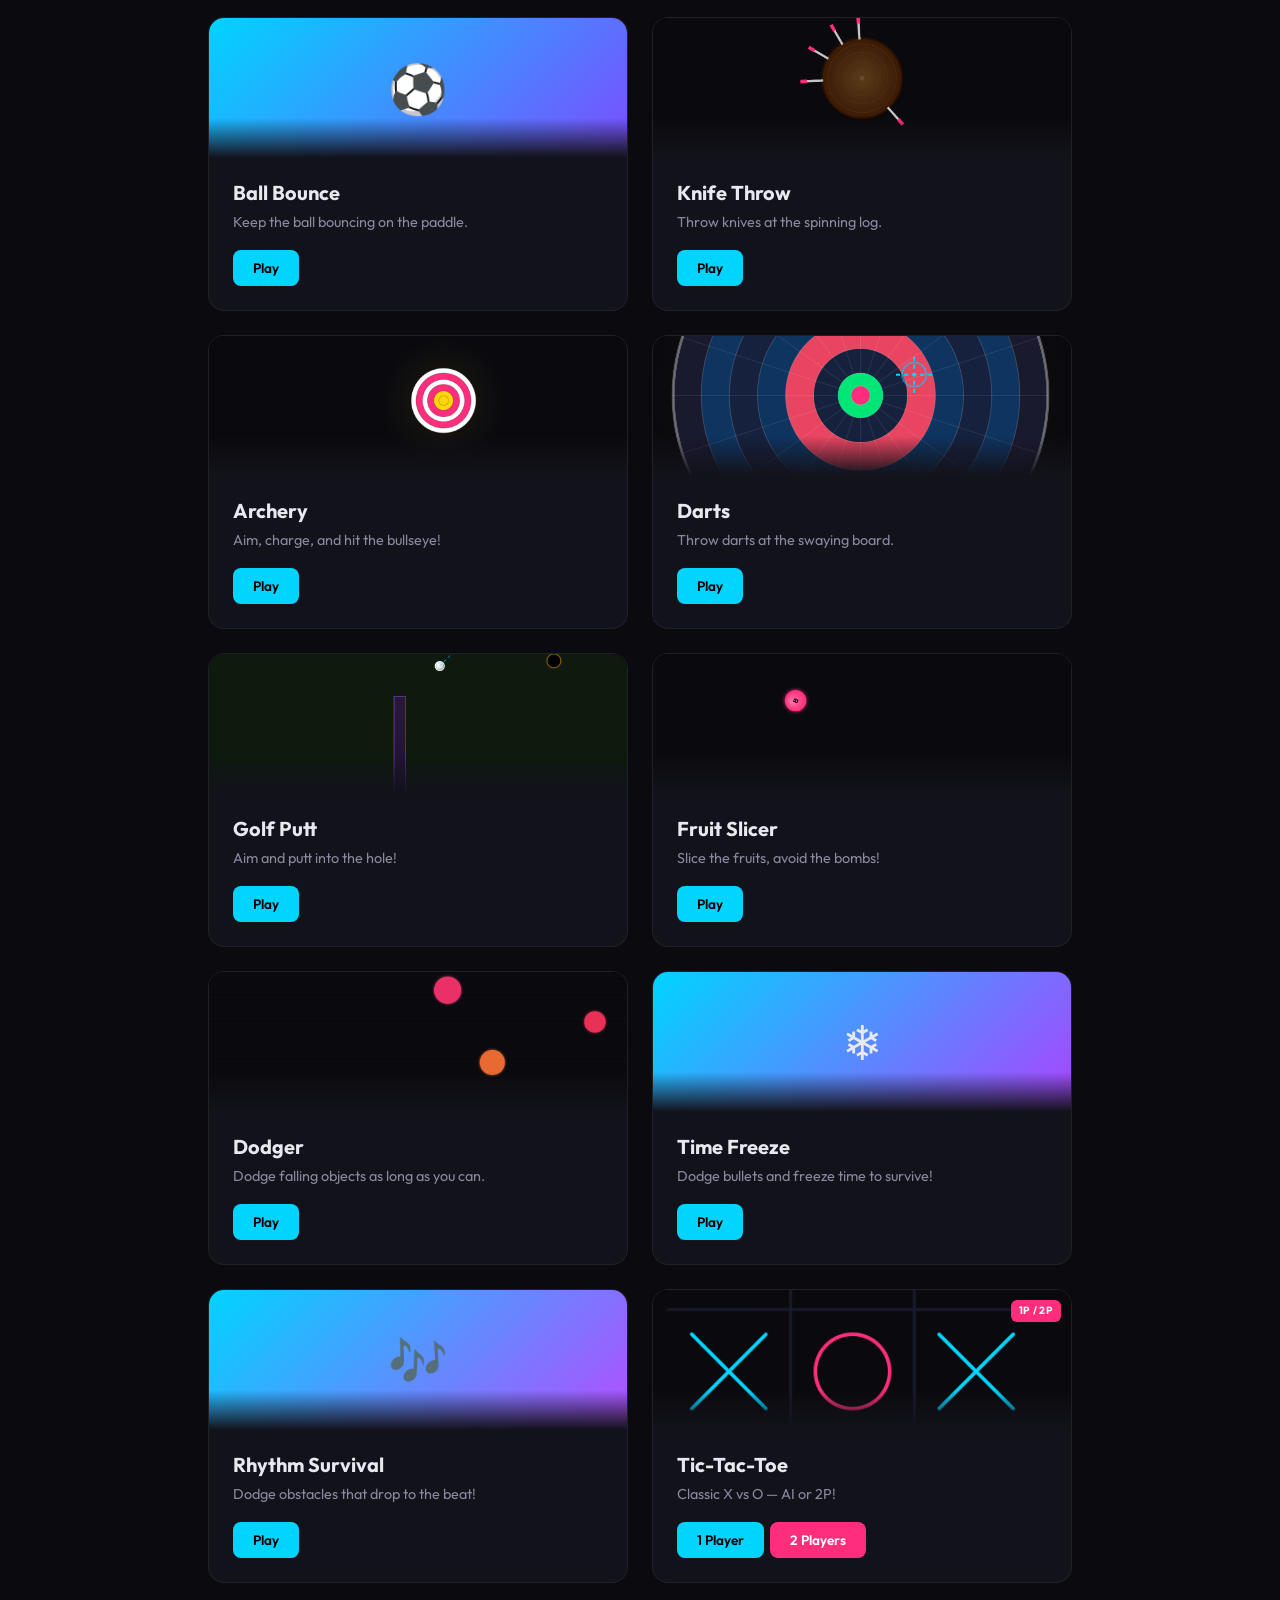
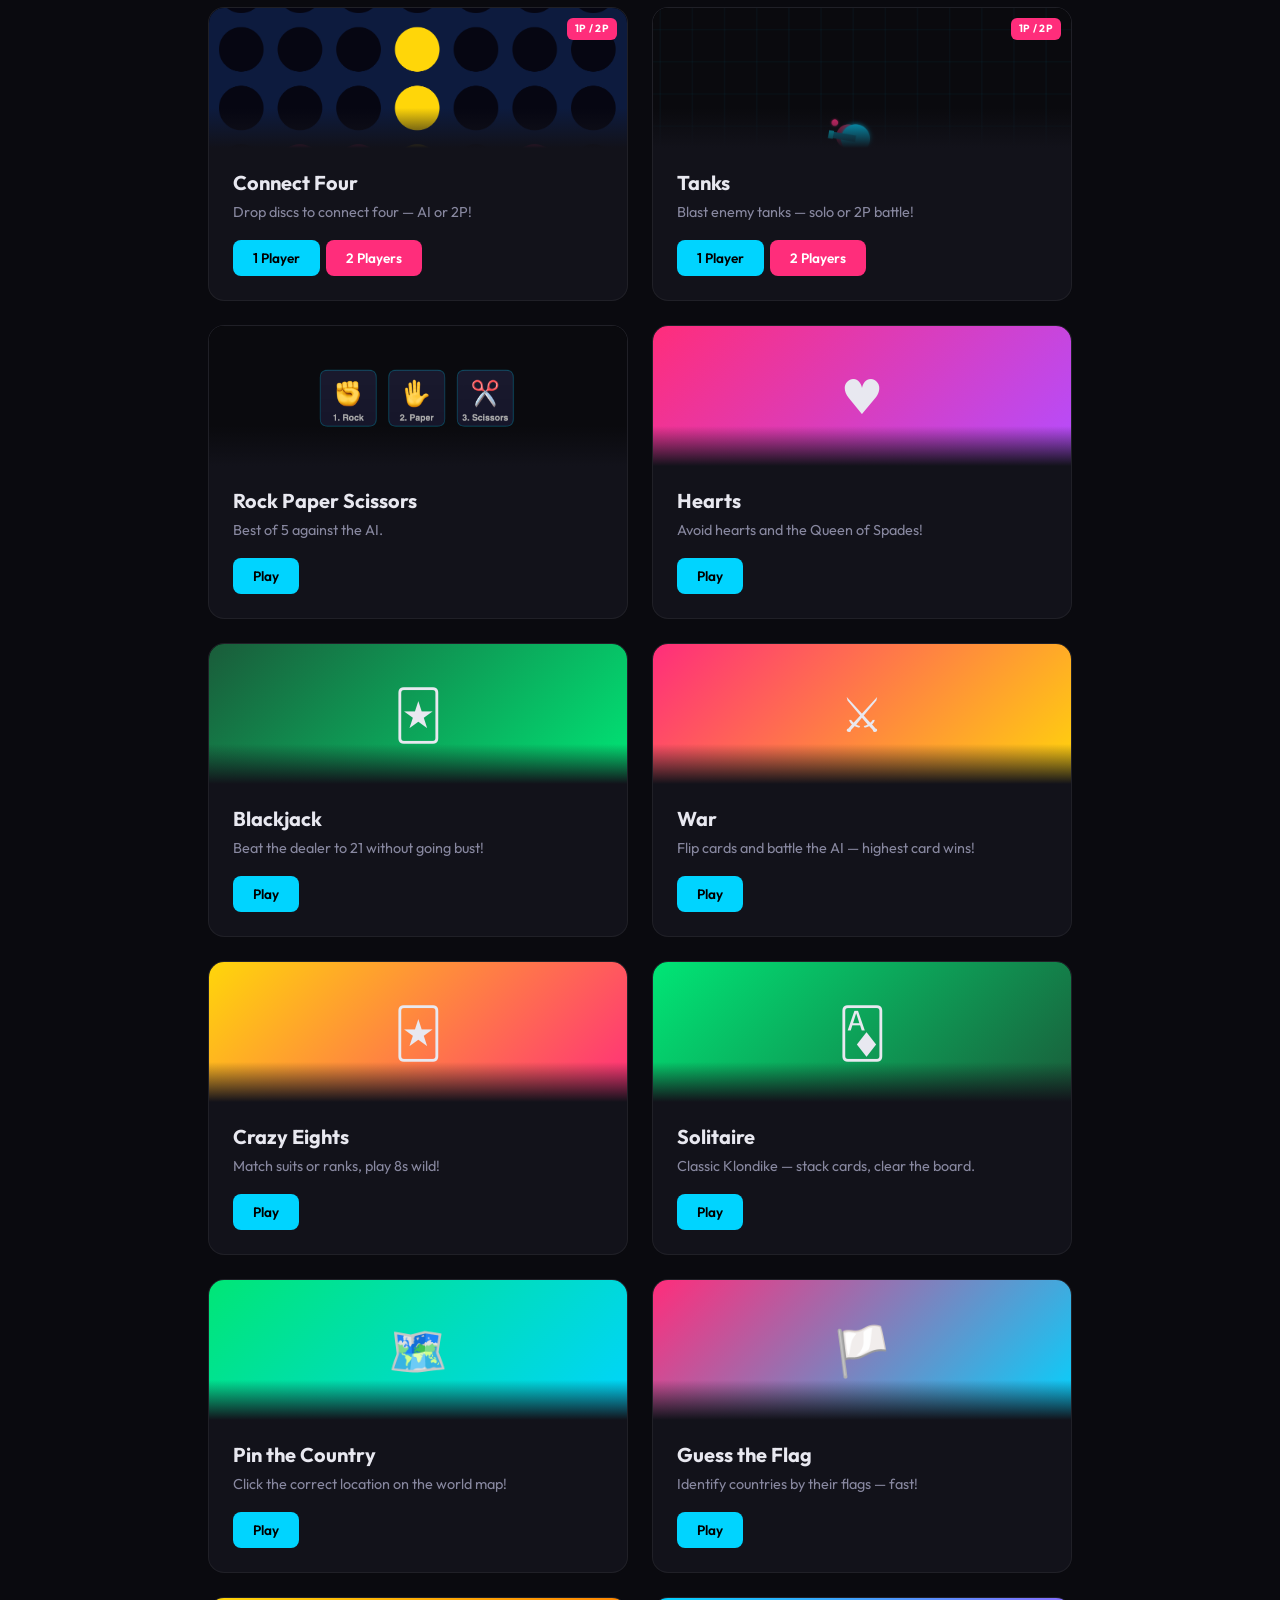
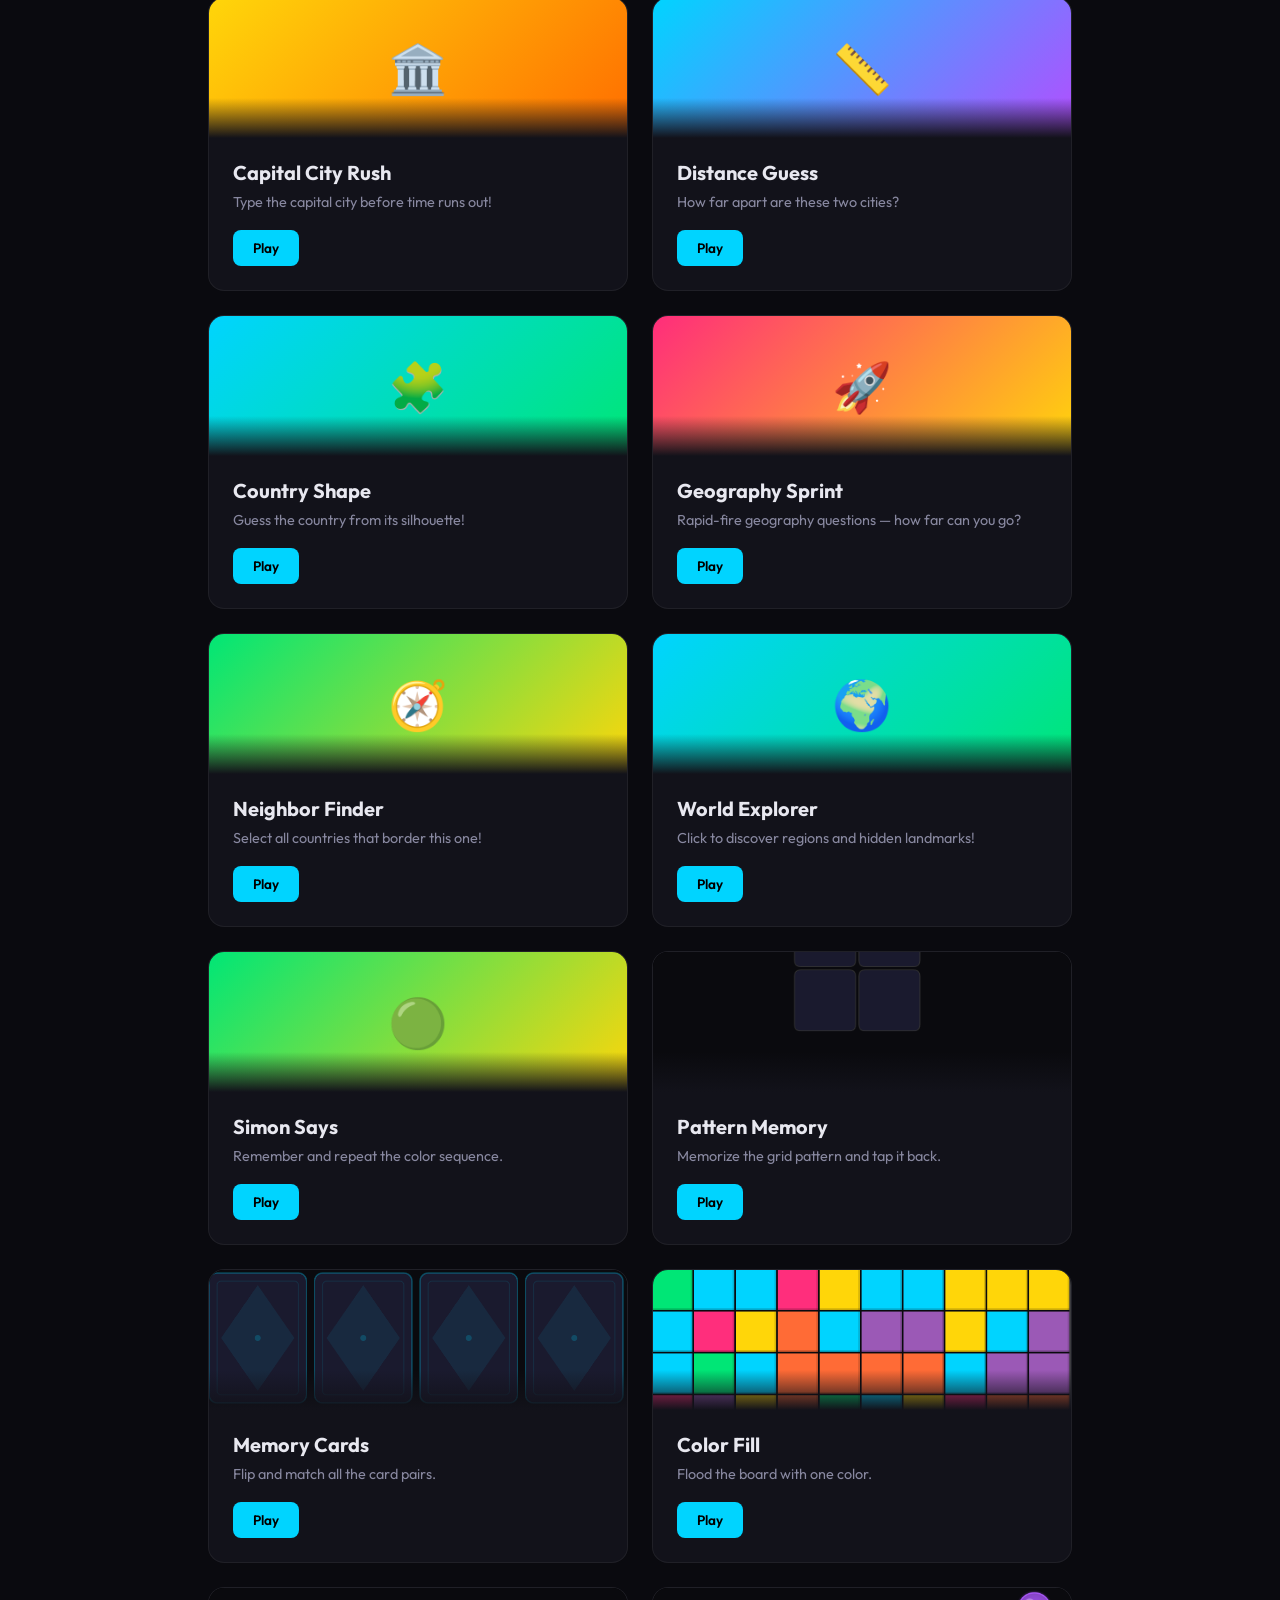
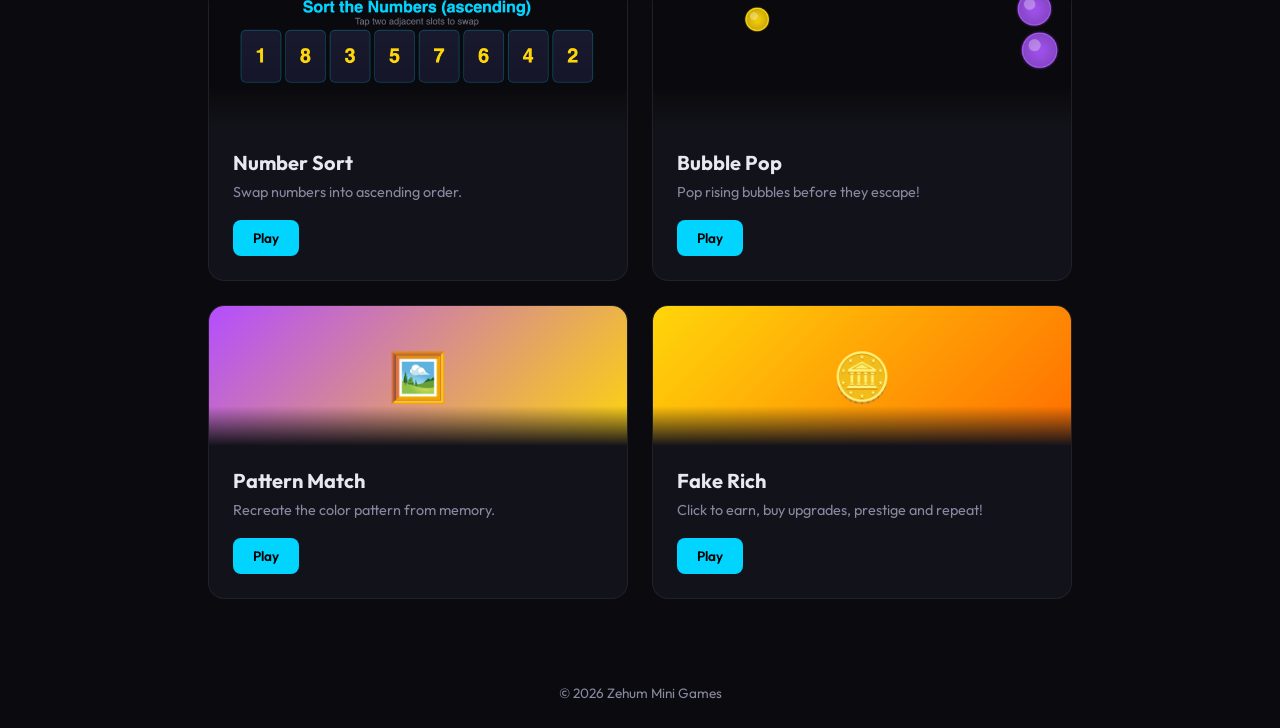
==== commit da113839: "update" ====
--- a/mini-games-hub/index.html
+++ b/mini-games-hub/index.html
@@ -33,13 +33,24 @@
     <meta name="apple-mobile-web-app-status-bar-style" content="black-translucent">
 
     <link rel="icon" type="image/svg+xml" href="assets/favicon.svg">
+    <link rel="dns-prefetch" href="https://fonts.googleapis.com">
+    <link rel="dns-prefetch" href="https://pagead2.googlesyndication.com">
     <link rel="preconnect" href="https://fonts.googleapis.com">
     <link rel="preconnect" href="https://fonts.gstatic.com" crossorigin>
-    <link rel="preload" href="https://fonts.googleapis.com/css2?family=Outfit:wght@400;600;800&family=JetBrains+Mono:wght@400;700&display=swap" as="style" onload="this.onload=null;this.rel='stylesheet'">
+    <link rel="preload" href="https://fonts.googleapis.com/css2?family=Outfit:wght@400;600;800&family=JetBrains+Mono:wght@400;700&display=swap" as="style" onload="this.onload=null;this.rel='stylesheet'" fetchpriority="high">
     <noscript><link href="https://fonts.googleapis.com/css2?family=Outfit:wght@400;600;800&family=JetBrains+Mono:wght@400;700&display=swap" rel="stylesheet"></noscript>
     <link rel="stylesheet" href="css/style.css">
-    <script async defer src="https://pagead2.googlesyndication.com/pagead/js/adsbygoogle.js?client=ca-pub-3366385543056829" crossorigin="anonymous"></script>
-
+    <style>
+        /* Critical CSS inlined for faster first paint */
+        body{font-family:'Outfit',system-ui,sans-serif;background:#0a0a0f;color:#e8e8f0;margin:0;min-height:100vh}
+        .header{position:sticky;top:0;z-index:100;background:rgba(10,10,15,0.85);backdrop-filter:blur(12px);border-bottom:1px solid rgba(255,255,255,0.06)}
+        .header-inner{max-width:1200px;margin:0 auto;padding:0 24px;height:60px;display:flex;align-items:center;justify-content:space-between}
+        .hero{text-align:center;padding:60px 24px 40px;position:relative;z-index:1}
+        .hero-title{font-size:3rem;font-weight:800;background:linear-gradient(135deg,#00d4ff,#ff2d7b);-webkit-background-clip:text;-webkit-text-fill-color:transparent;background-clip:text}
+        .category-nav{min-height:40px}
+        .game-grid{min-height:80vh}
+        .ad-bottom-bar{display:none}
+    </style>
     <!-- Structured Data -->
     <script type="application/ld+json">
     {
@@ -68,7 +79,7 @@
 <body>
     <header class="header">
         <div class="header-inner">
-            <a href="/" class="logo"><img src="assets/logo.svg" alt="Zehum Mini Games" class="logo-img"></a>
+            <a href="/" class="logo"><img src="assets/logo.svg" alt="Zehum Mini Games" class="logo-img" width="190" height="38"></a>
         </div>
     </header>
 
@@ -170,17 +181,19 @@
         </div>
     </div>
 
-    <script src="js/cookies.js"></script>
-    <script src="js/shield.js"></script>
+    <script async src="https://pagead2.googlesyndication.com/pagead/js/adsbygoogle.js?client=ca-pub-3366385543056829" crossorigin="anonymous"></script>
+    <script src="js/cookies.js" defer></script>
+    <script src="js/shield.js" defer></script>
     <script type="module" src="js/main.js"></script>
     <script>
     document.addEventListener('DOMContentLoaded', function() {
+        if (window.innerWidth <= 1200) document.body.classList.add('has-bottom-ad');
         var closeBtn = document.getElementById('adBottomClose');
         if (closeBtn) {
             closeBtn.addEventListener('click', function() {
                 var bar = document.getElementById('adBottomBar');
                 if (bar) bar.style.display = 'none';
-                document.body.style.paddingBottom = '0';
+                document.body.classList.remove('has-bottom-ad');
             });
         }
     });
--- a/mini-games-hub/css/style.css
+++ b/mini-games-hub/css/style.css
@@ -149,6 +149,7 @@
     justify-content: center;
     position: relative;
     z-index: 1;
+    min-height: 40px;
 }
 
 .cat-btn {
@@ -281,6 +282,7 @@
     z-index: 1;
     flex: 1;
     min-width: 0;
+    min-height: 80vh;
 }
 
 /* ===== Game Card ===== */
@@ -302,11 +304,9 @@
 @keyframes cardFadeIn {
     from {
         opacity: 0;
-        transform: translateY(20px);
     }
     to {
         opacity: 1;
-        transform: translateY(0);
     }
 }
 
@@ -327,6 +327,7 @@
     position: absolute;
     inset: 0;
     border-radius: 0;
+    aspect-ratio: 2/1;
 }
 
 .card-thumb-fallback {
@@ -466,6 +467,8 @@
 
 .ad-slot-vertical {
     width: 160px;
+    min-height: 600px;
+    contain: layout style;
 }
 
 .ad-label {
@@ -614,7 +617,7 @@
         display: flex;
     }
 
-    body {
+    body.has-bottom-ad {
         padding-bottom: 120px;
     }
 }
@@ -1019,6 +1022,7 @@
     display: flex;
     justify-content: center;
     animation: slideUp 0.4s ease;
+    contain: layout style;
 }
 
 @keyframes slideUp {
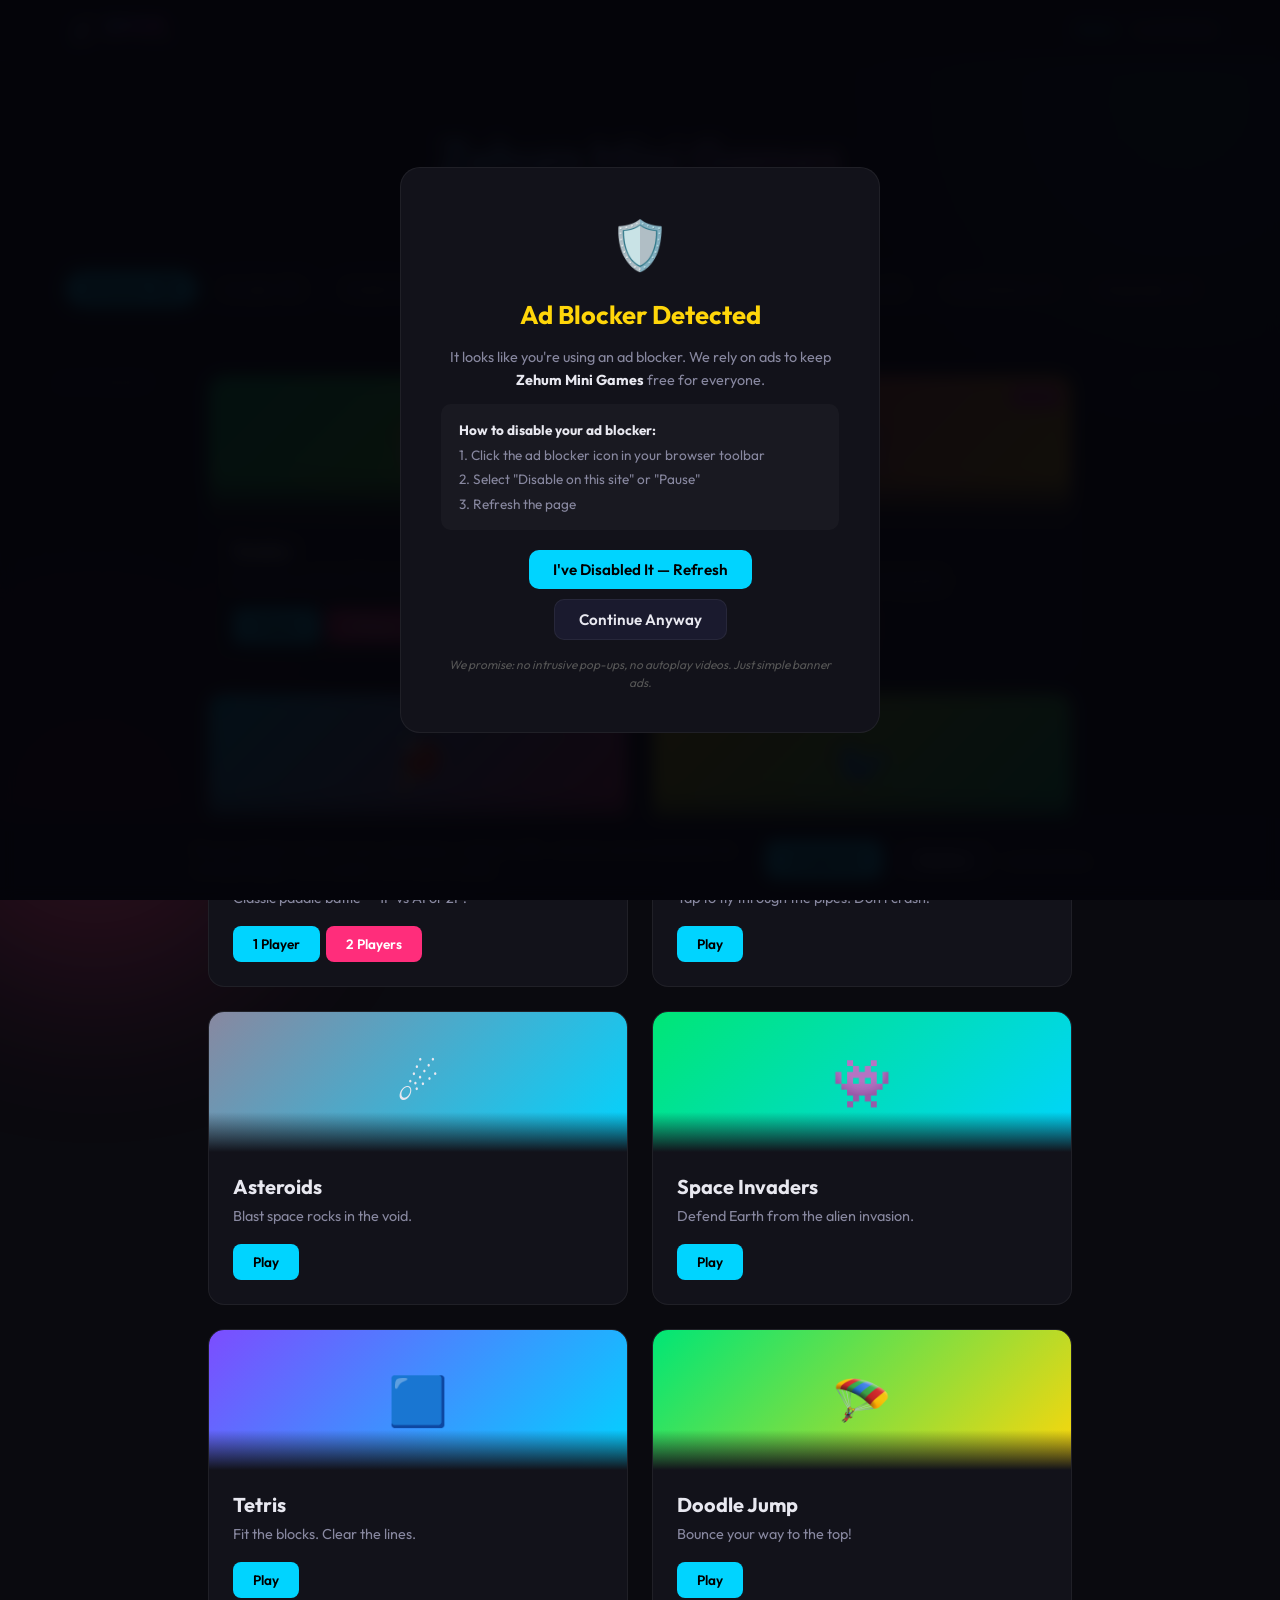
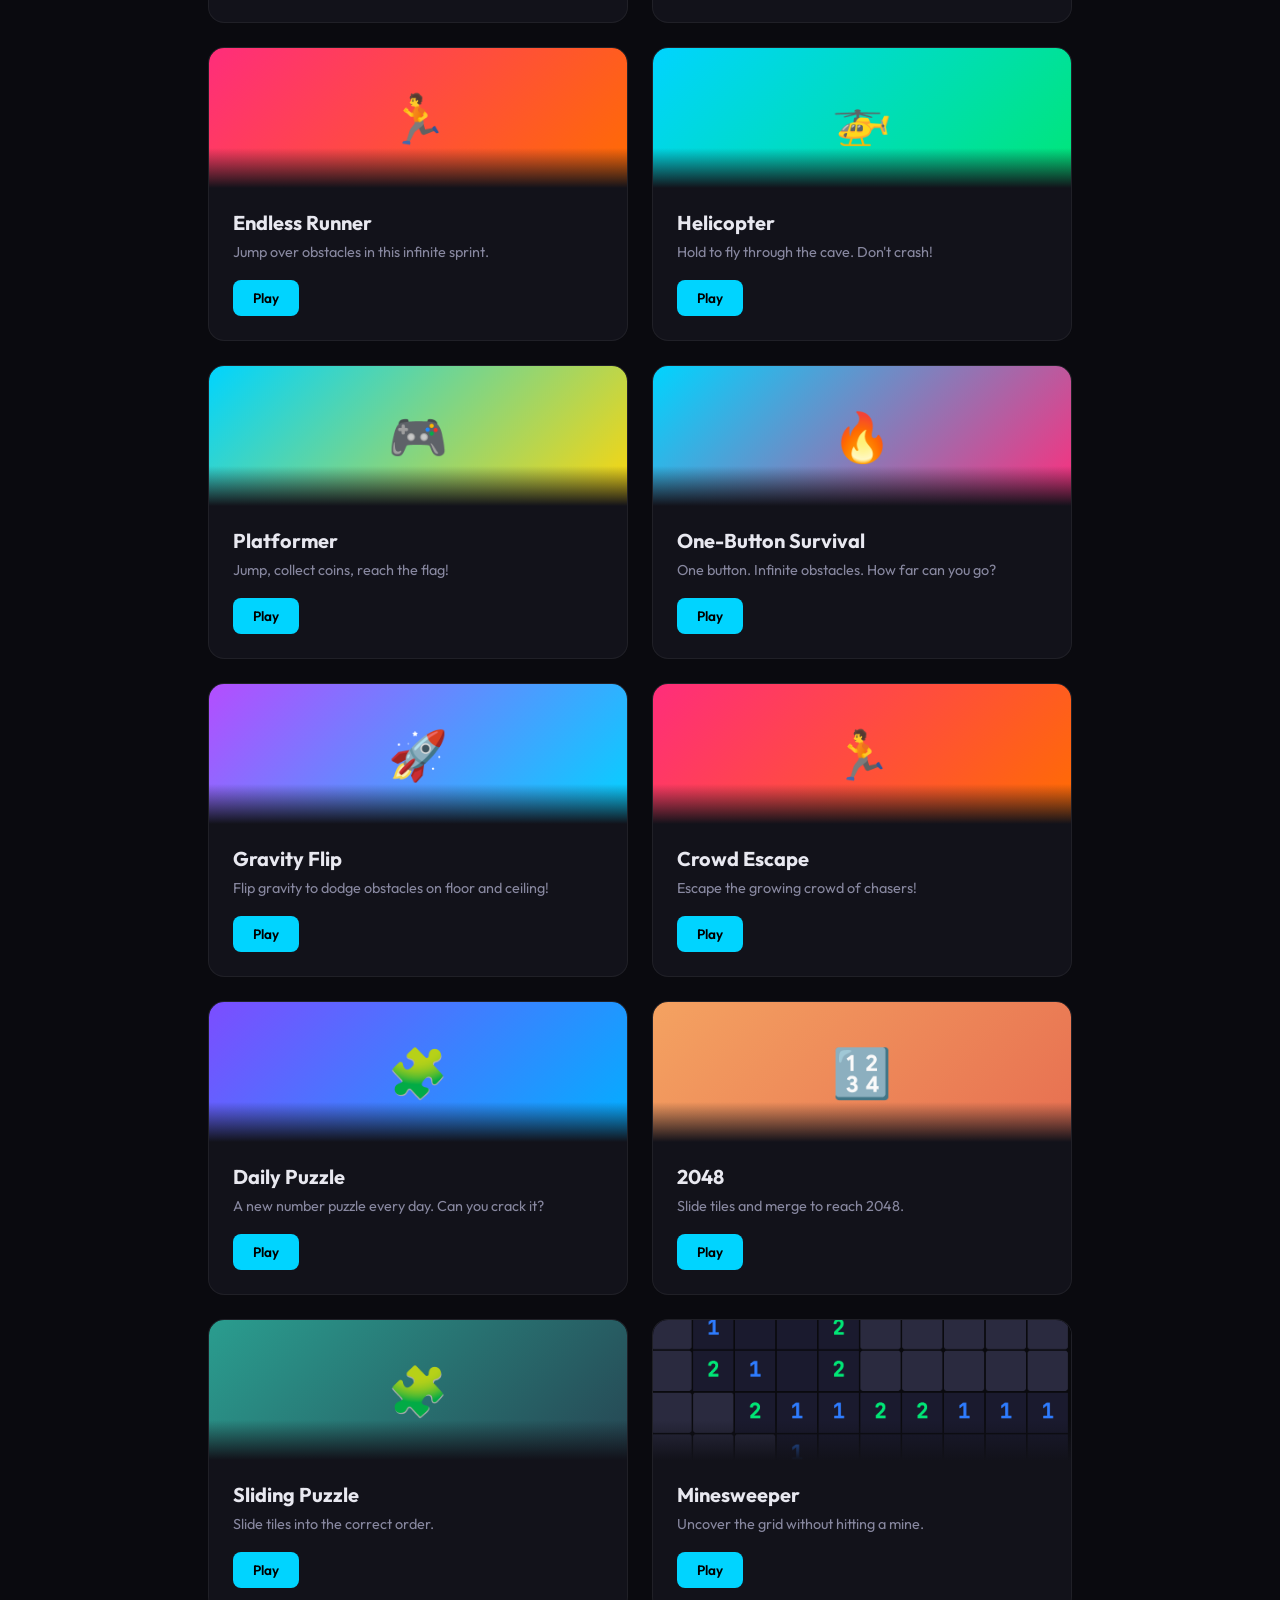
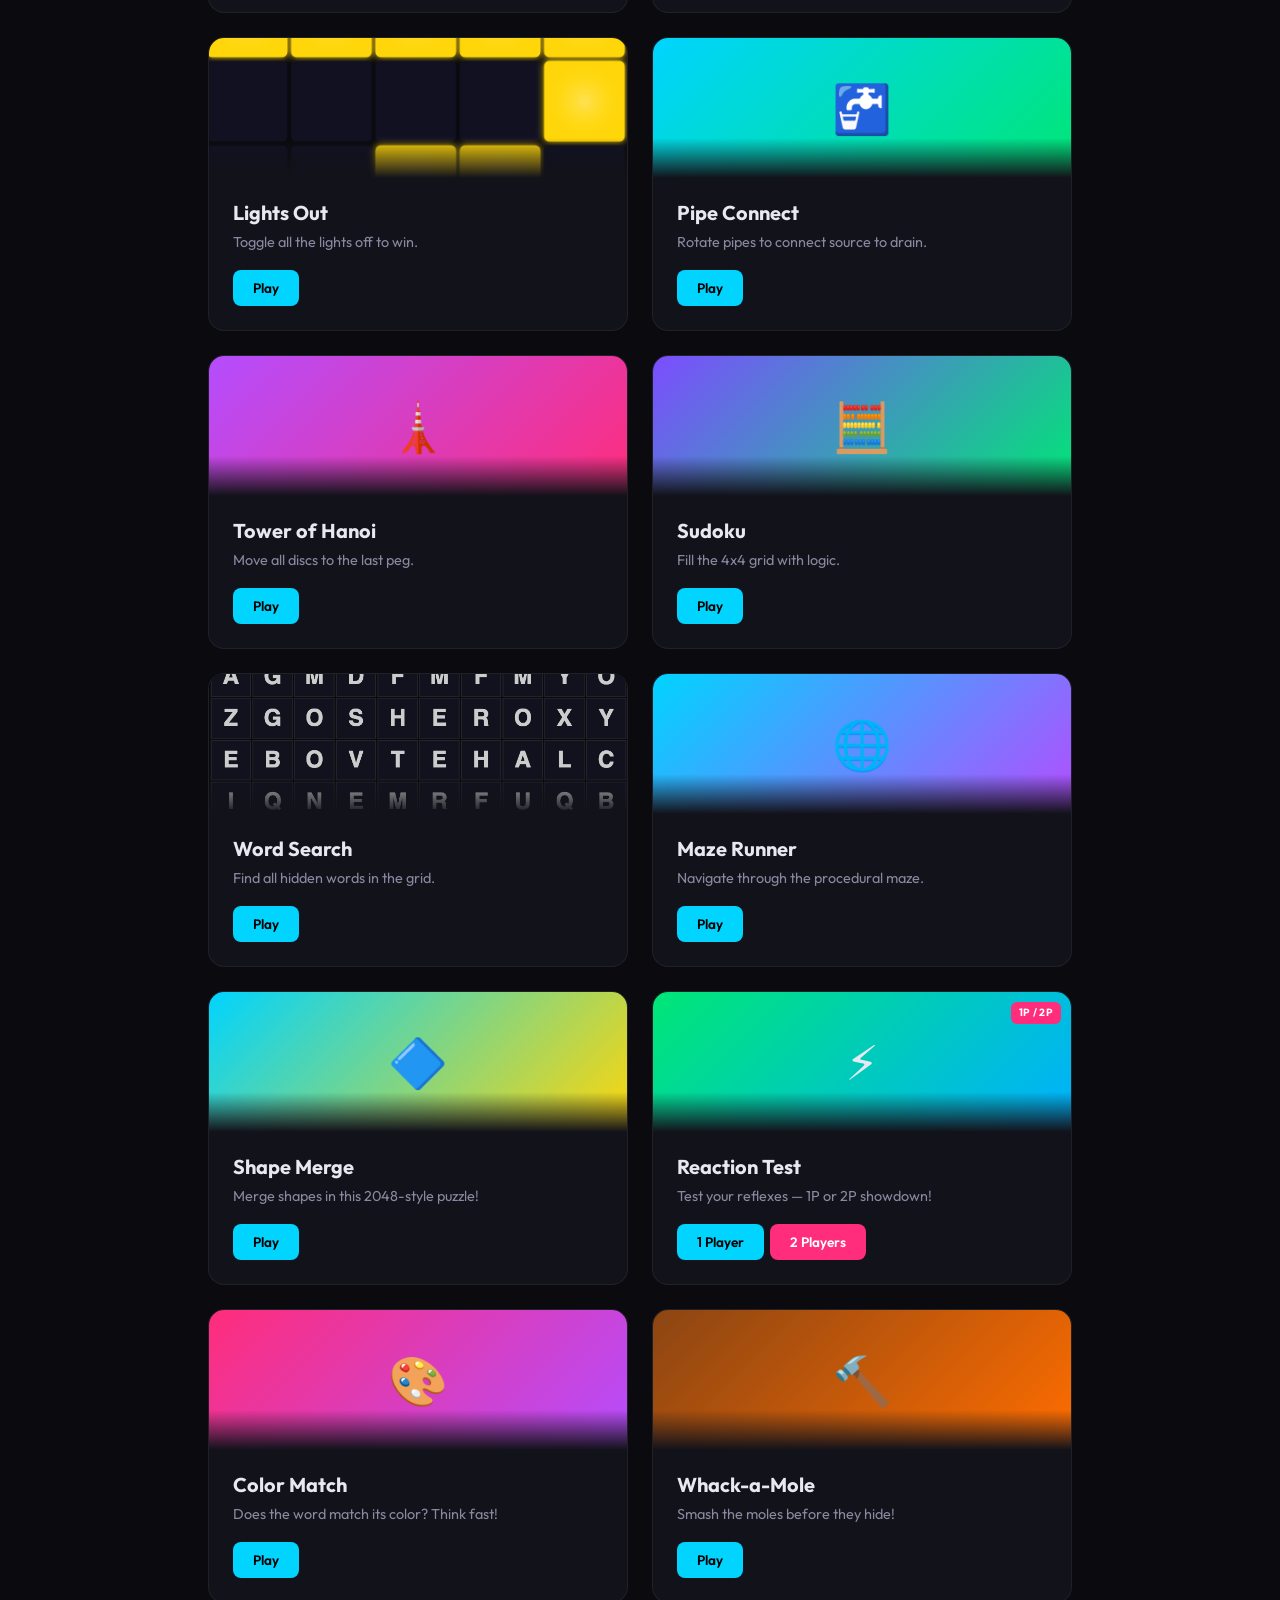
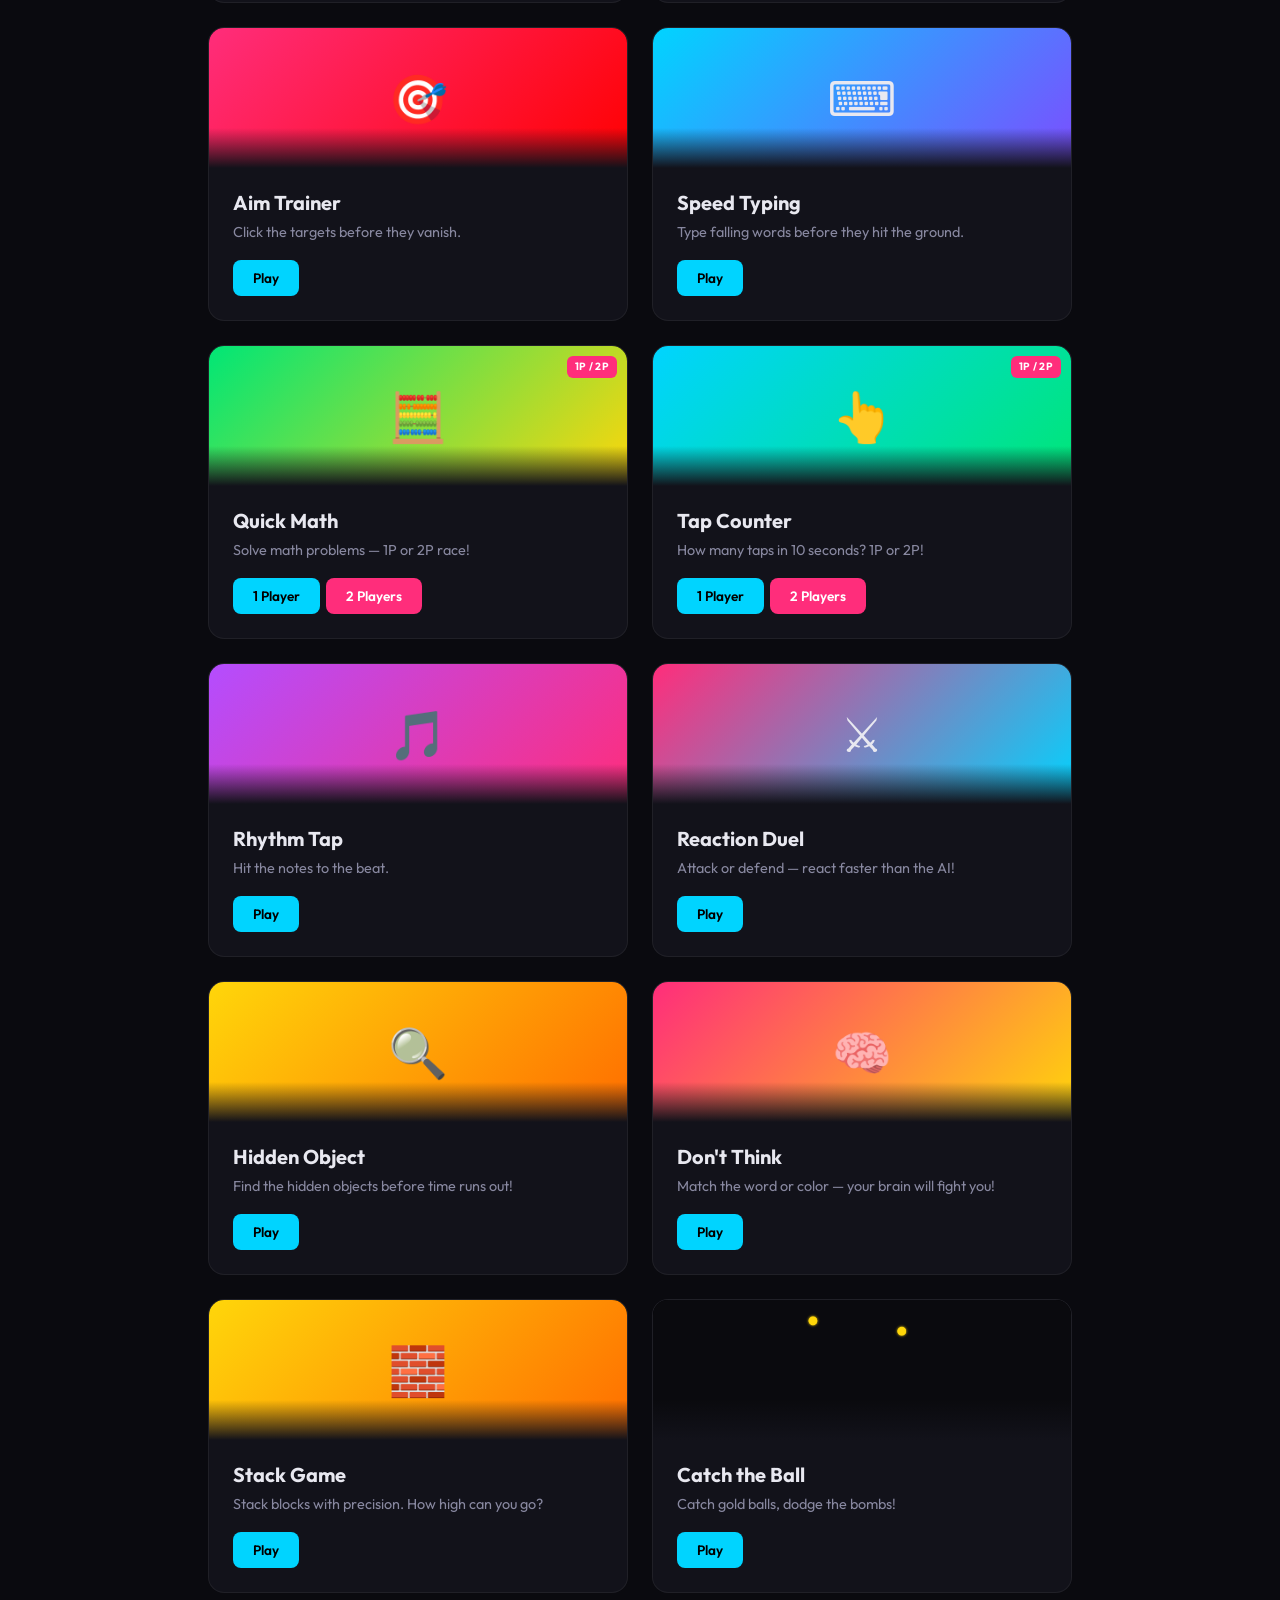
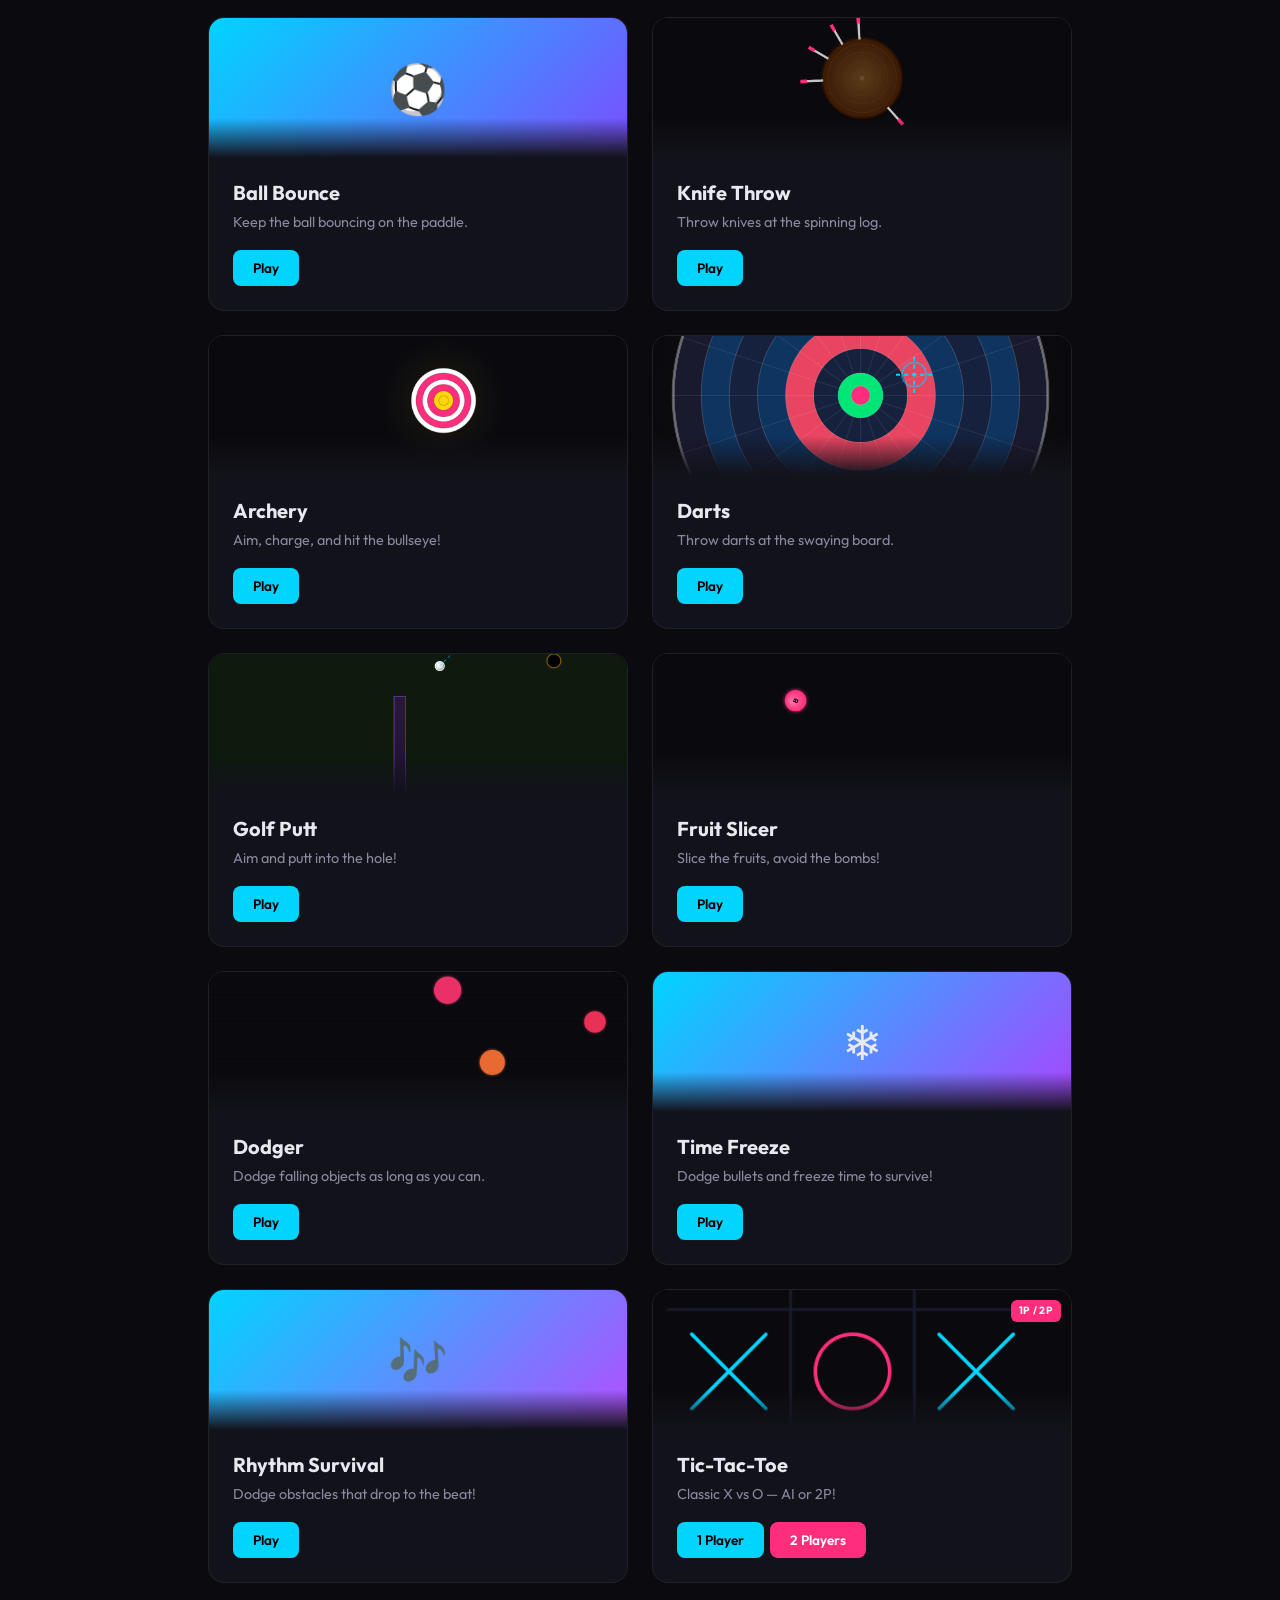
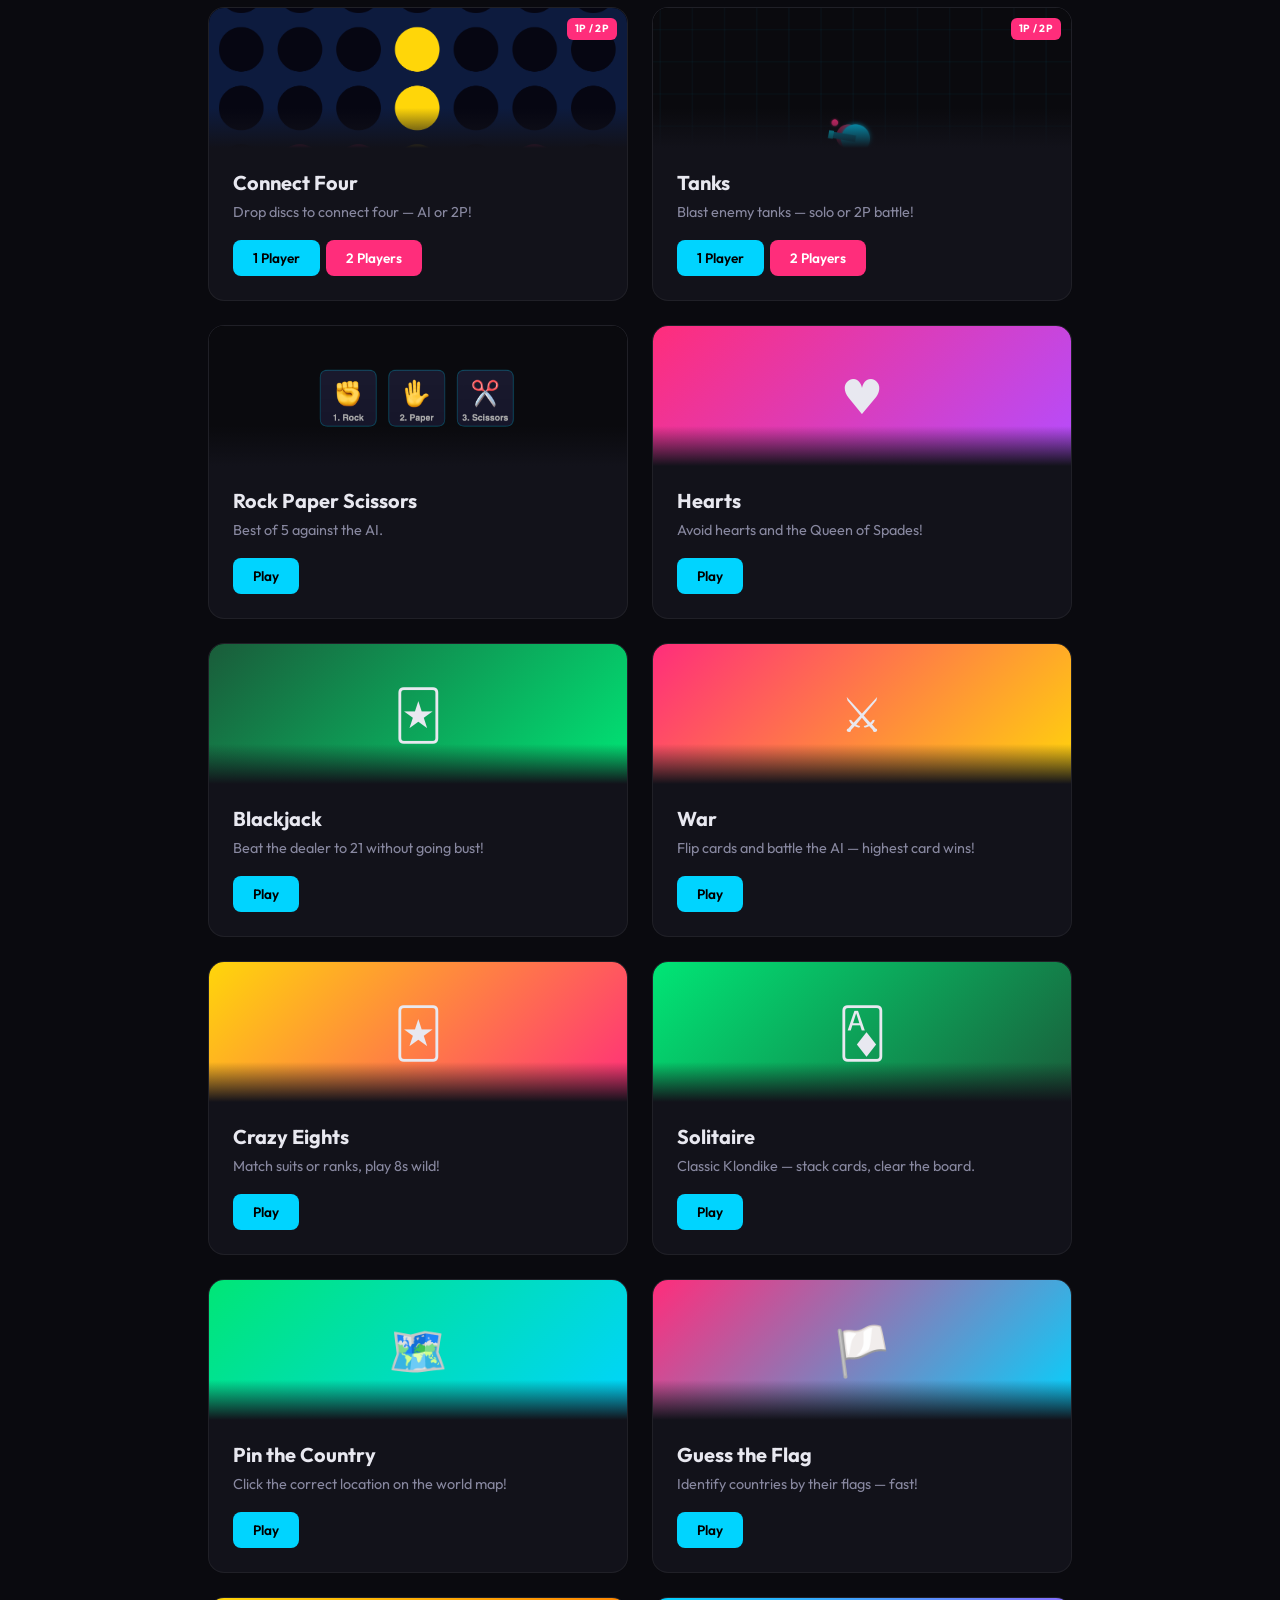
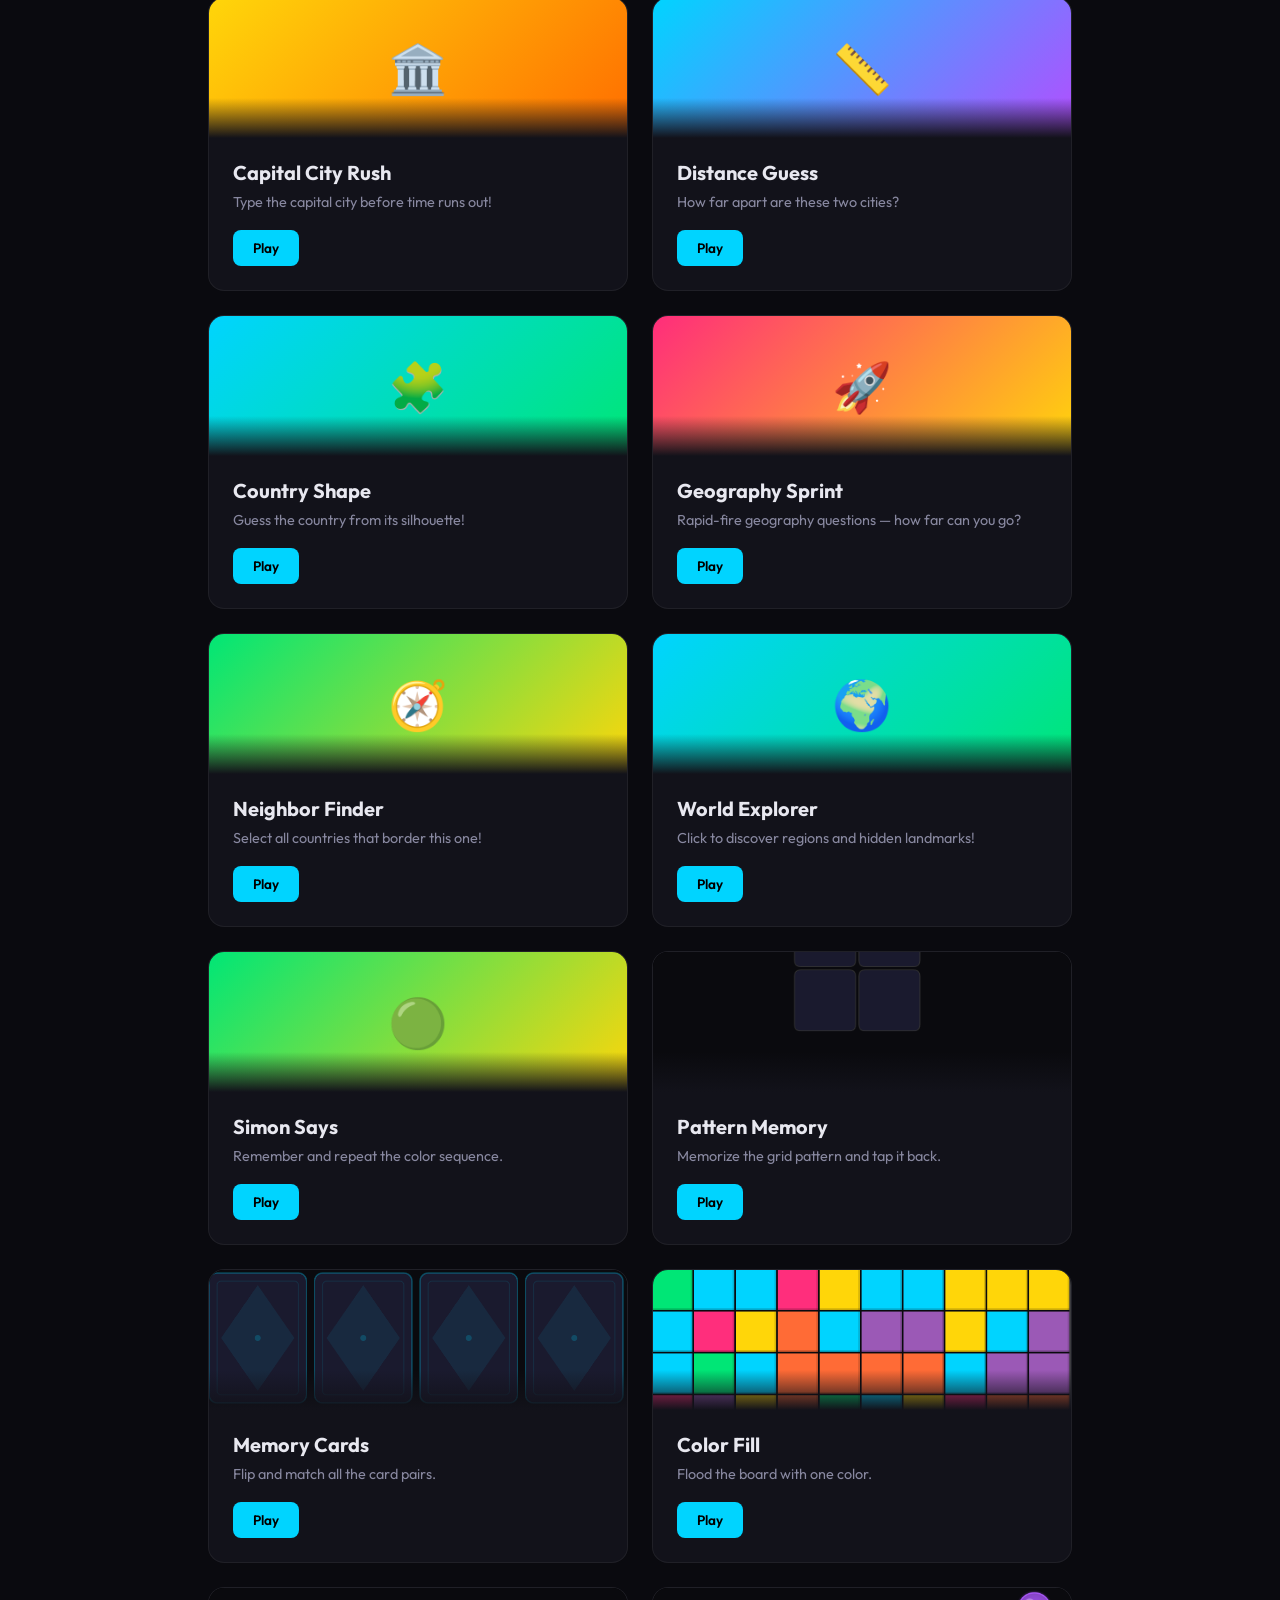
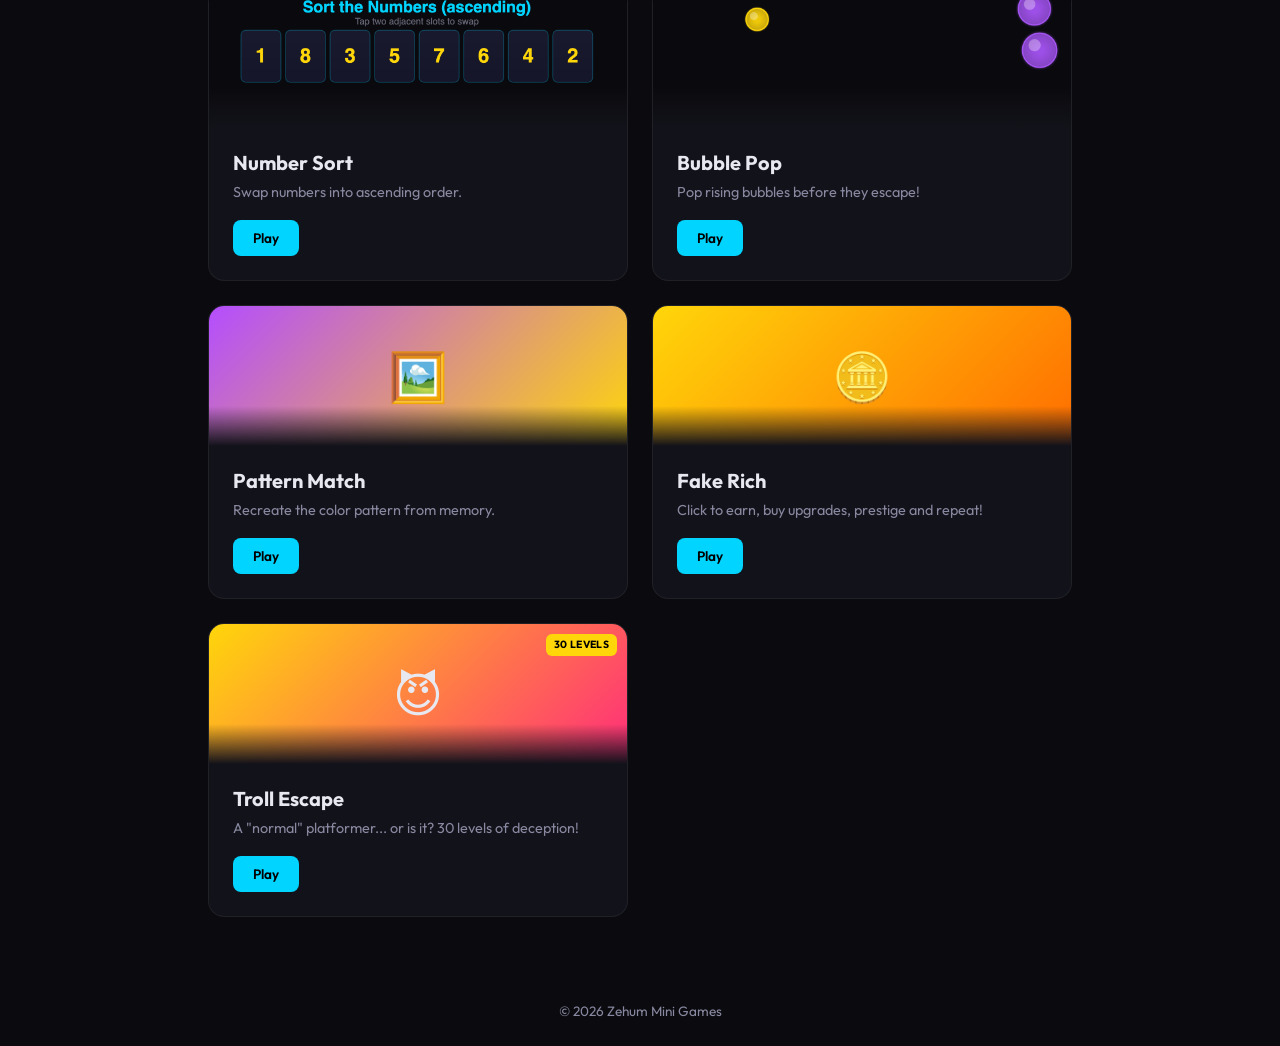
==== commit ad447c5d: "update" ====
--- a/mini-games-hub/index.html
+++ b/mini-games-hub/index.html
@@ -80,6 +80,10 @@
     <header class="header">
         <div class="header-inner">
             <a href="/" class="logo"><img src="assets/logo.svg" alt="Zehum Mini Games" class="logo-img" width="190" height="38"></a>
+            <nav class="header-nav">
+                <a href="/" class="nav-link active">Home</a>
+                <a href="/?cat=levels" class="nav-link" id="levelGamesNav">Level Games</a>
+            </nav>
         </div>
     </header>
 
--- a/mini-games-hub/css/style.css
+++ b/mini-games-hub/css/style.css
@@ -127,6 +127,29 @@
     display: block;
 }
 
+.header-nav {
+    display: flex;
+    align-items: center;
+    gap: 20px;
+}
+
+.nav-link {
+    color: var(--text-secondary);
+    text-decoration: none;
+    font-size: 0.9rem;
+    font-weight: 500;
+    transition: color 0.3s ease;
+    white-space: nowrap;
+}
+
+.nav-link:hover {
+    color: var(--accent-cyan);
+}
+
+.nav-link.active {
+    color: var(--accent-cyan);
+}
+
 .back-btn {
     color: var(--text-secondary);
     text-decoration: none;
